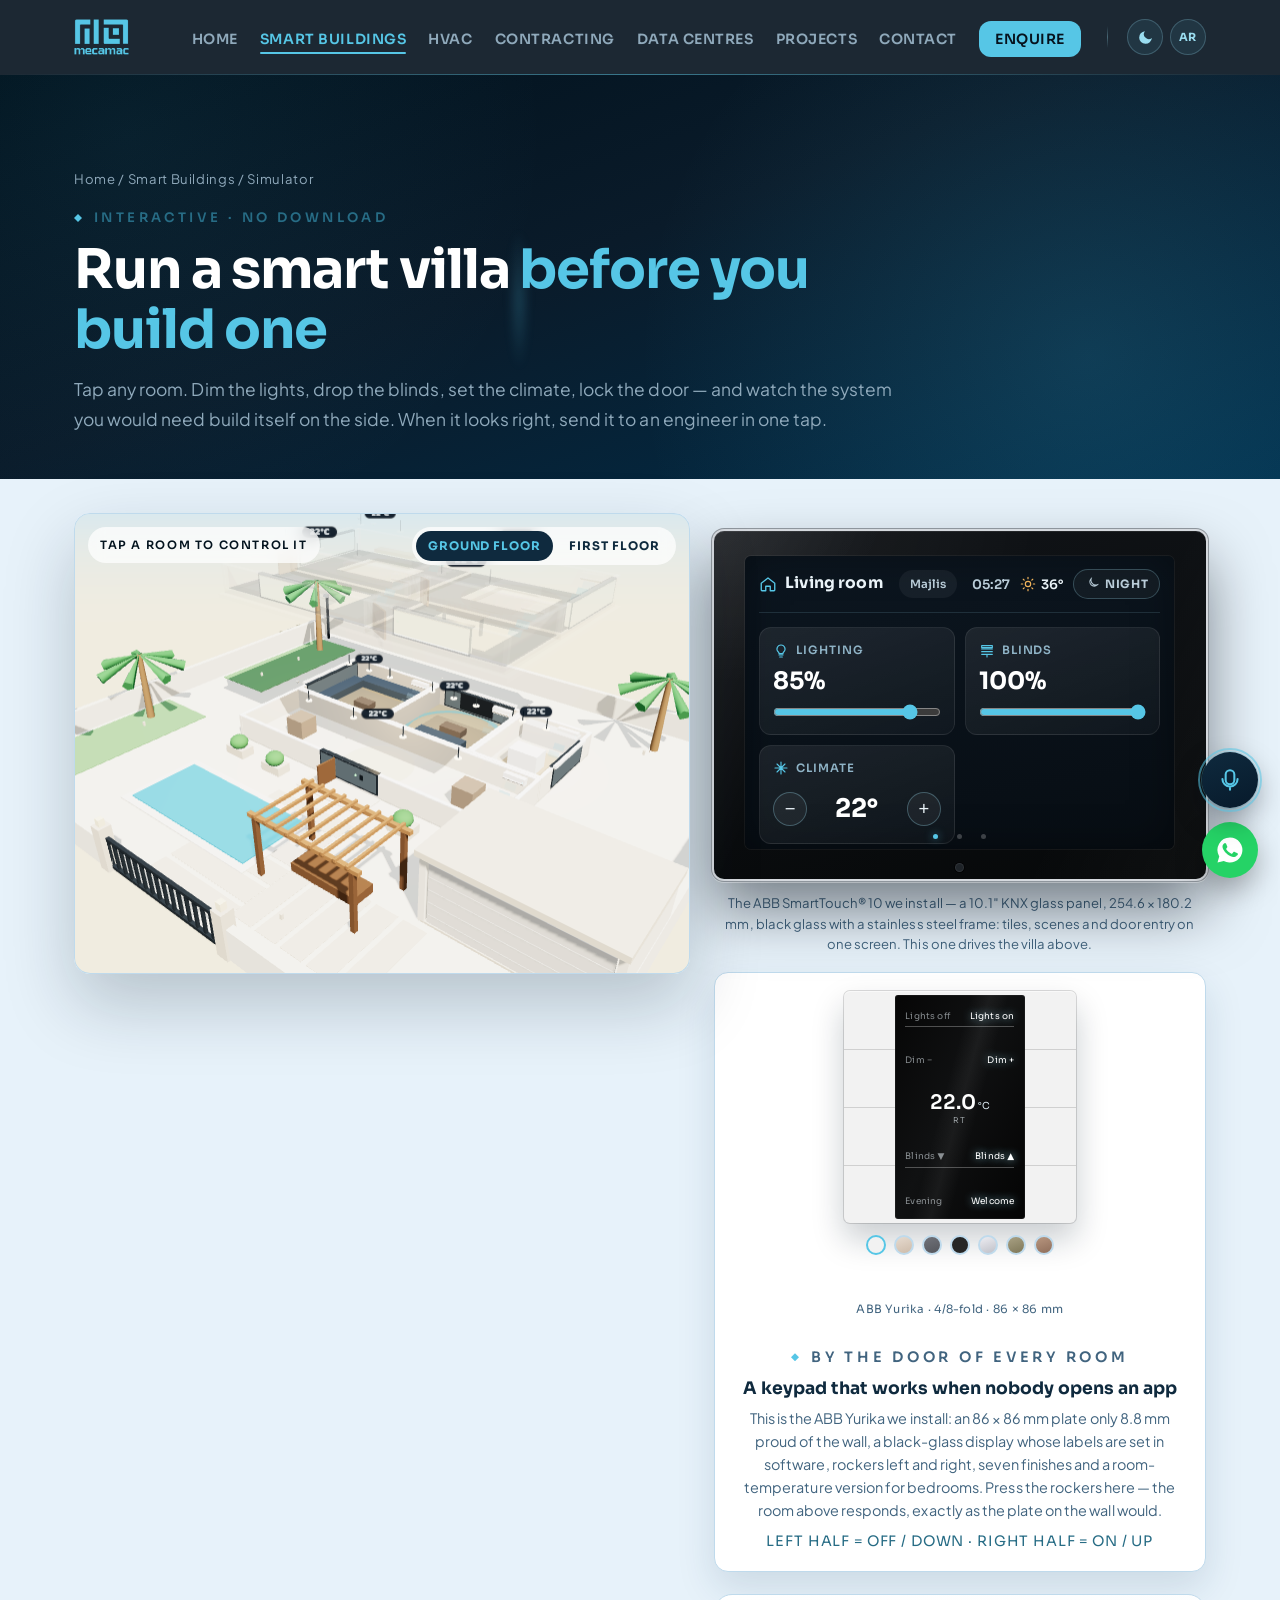
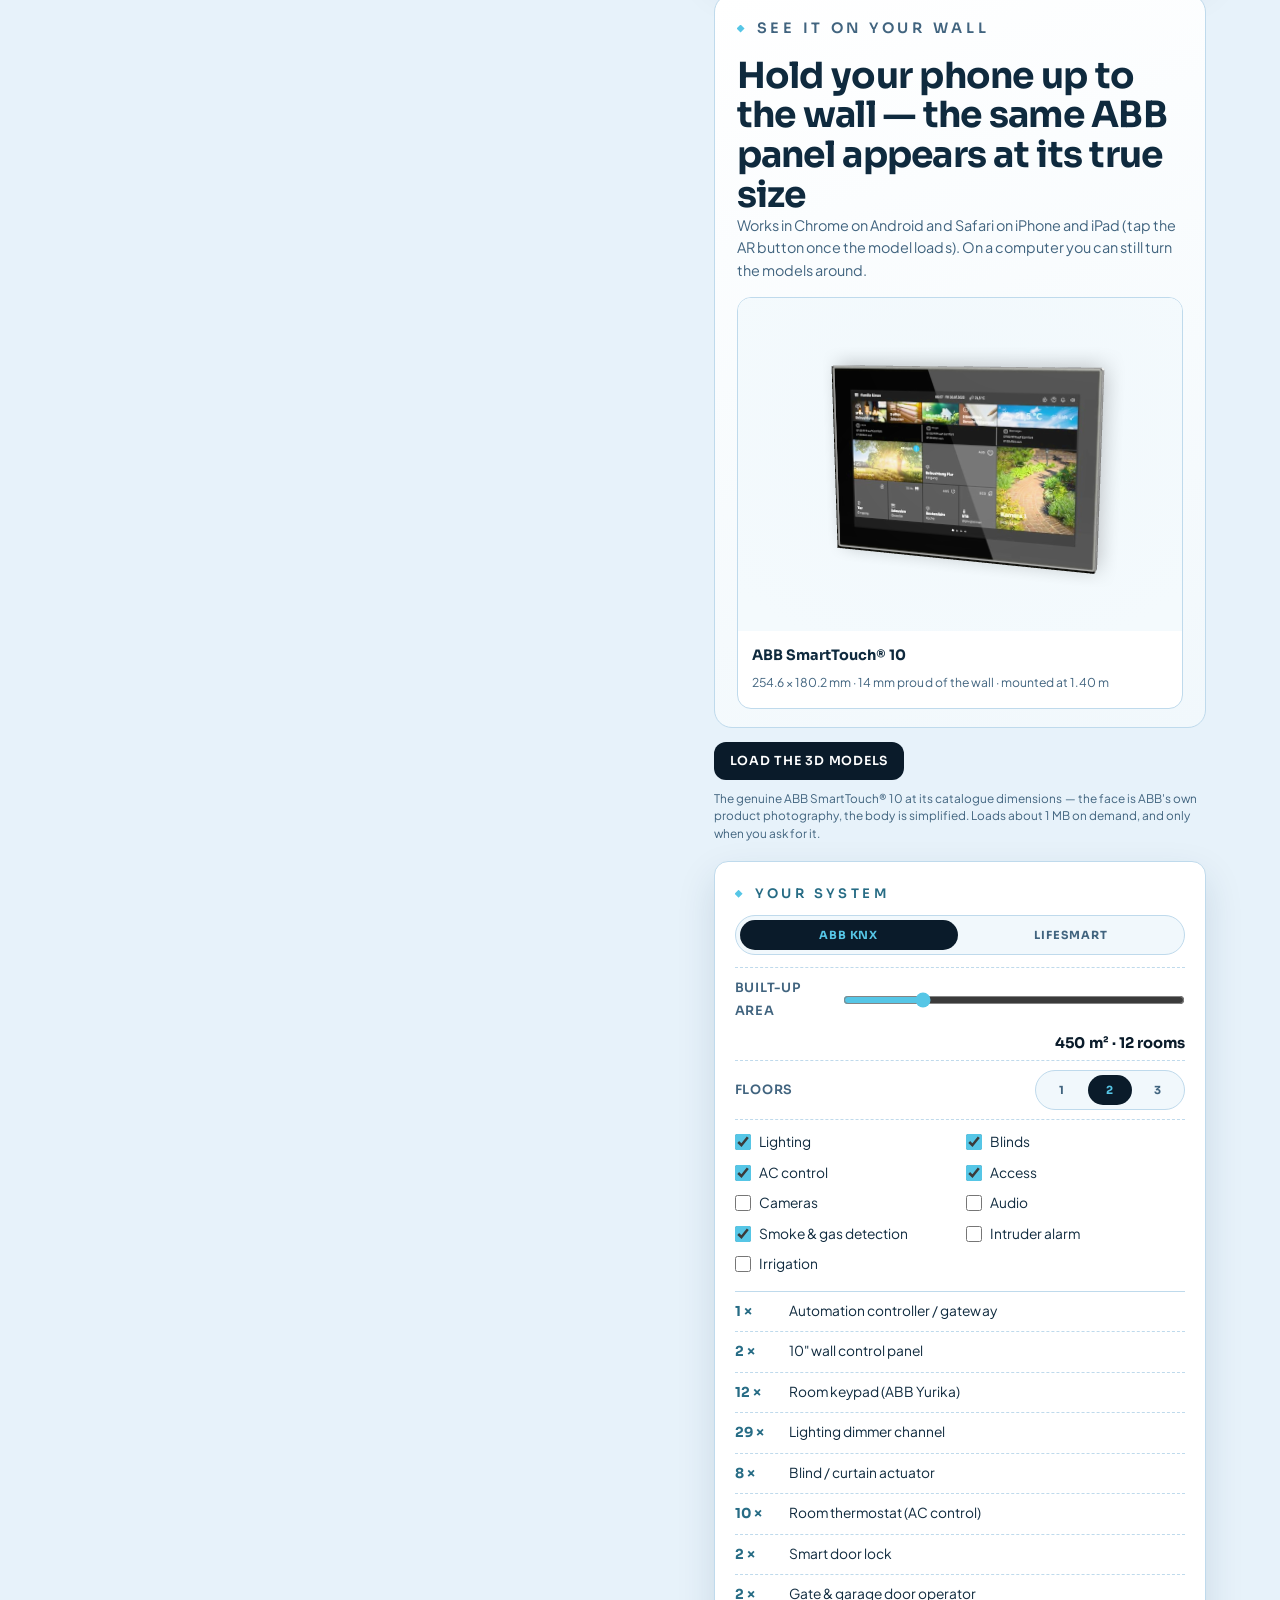
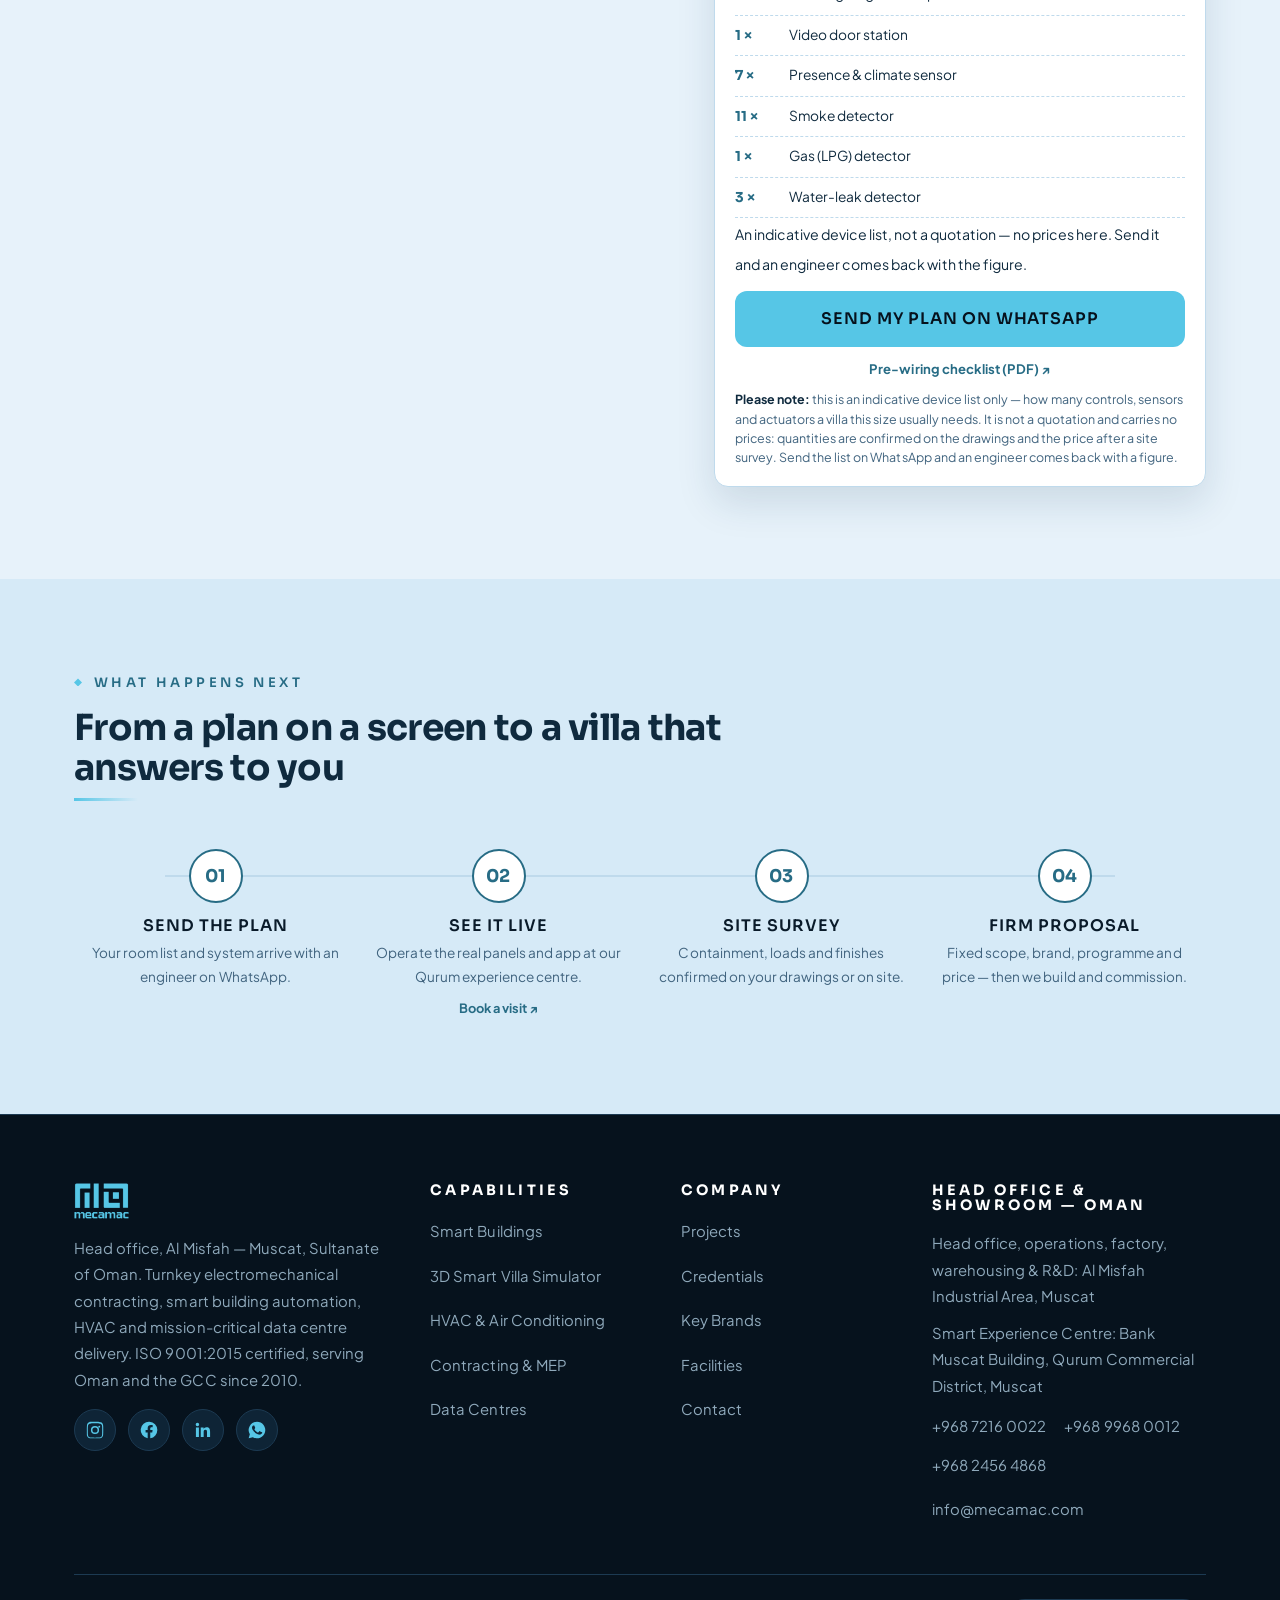
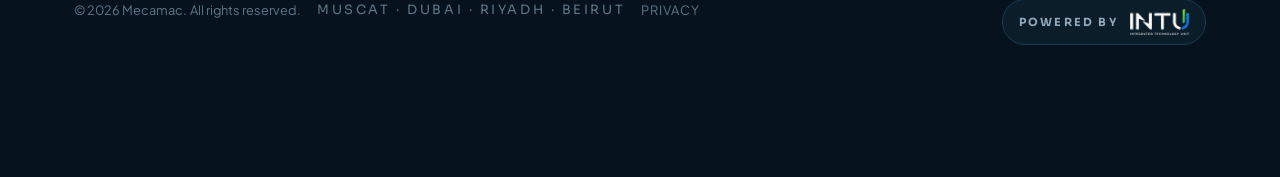
==== smart-villa/index.html @ f560e995 "Initial commit" ====
<!DOCTYPE html>

<html lang="en">
<head>
<meta charset="utf-8"/>
<script>(function(){var d=document.documentElement;try{var t=localStorage.getItem("mecamac-theme");if(!t)t=window.matchMedia&&matchMedia("(prefers-color-scheme:dark)").matches?"dark":"light";d.setAttribute("data-theme",t);try{if(localStorage.getItem("mecamac-motion")==="off")d.setAttribute("data-motion","off");}catch(e){}var l=localStorage.getItem("mecamac-lang");if(l==="ar"){d.setAttribute("lang","ar");d.setAttribute("dir","rtl");d.classList.add("ar-pending");setTimeout(function(){d.classList.remove("ar-pending");},3000);document.write('<script src="../assets/js/ar.js"><\/script>');}}catch(e){d.setAttribute("data-theme","light");}})();</script>
<meta content="width=device-width, initial-scale=1.0" name="viewport"/>
<!-- ⚠️ TESTING PHASE ONLY — REMOVE the next line before launching on the official domain -->
<meta content="noindex, nofollow" name="robots"/>
<title data-i18n="sv.001">Smart Villa Simulator | Plan your smart home in 3D — Mecamac Oman</title>
<meta content="Walk through a 3D villa, switch scenes, blinds, climate and locks, and see the system you would need — with an indicative budget. Built by Mecamac, Muscat." name="description"/>
<!-- <link rel="canonical" href="https://www.mecamac.com/smart-villa/"> -->
<meta content="Smart Villa Simulator — plan your smart home in 3D" property="og:title"/>
<meta content="Switch scenes, blinds, climate and locks in a 3D villa and see the system you would need." property="og:description"/>
<meta content="https://www.mecamac.com/smart-villa/" property="og:url"/>
<meta content="https://www.mecamac.com/assets/img/og-cover.jpg" property="og:image"/>
<meta content="#04141F" name="theme-color"/>
<meta content="website" property="og:type"/>
<meta content="en_OM" property="og:locale"/>
<meta content="summary_large_image" name="twitter:card"/>
<meta content="Mecamac" property="og:site_name"/>
<link href="../assets/img/logo-navy.png" rel="icon" type="image/png"/>
<link href="https://fonts.googleapis.com" rel="preconnect"/>
<link crossorigin="" href="https://fonts.gstatic.com" rel="preconnect"/>
<link href="https://fonts.googleapis.com/css2?family=Sora:wght@600;700;800&amp;family=Plus+Jakarta+Sans:wght@400;500;600;700&amp;display=swap" rel="stylesheet"/>
<link href="https://fonts.googleapis.com/css2?family=IBM+Plex+Sans+Arabic:wght@400;500;600;700&amp;display=swap" rel="stylesheet"/>
<link href="../assets/css/style.css" rel="stylesheet"/>
</head>
<body>
<a class="skip-link" href="#main" data-i18n="ui.skip">Skip to content</a>
<header class="site-header">
<nav aria-label="Main" class="nav wrap">
<a aria-label="Mecamac home" class="logo" href="../index.html"><img alt="Mecamac logo" src="../assets/img/logo-cyan.png" style="height:40px;width:auto"/></a>
<div class="nav-right"><ul class="nav-links">
<li><a data-i18n="cn.002" href="../index.html">Home</a></li>
<li><a data-i18n="cn.003" aria-current="page" href="../services/smart-building/index.html">Smart Buildings</a></li>
<li><a data-i18n="cn.004" href="../services/hvac/index.html">HVAC</a></li>
<li><a data-i18n="cn.005" href="../services/contracting/index.html">Contracting</a></li>
<li><a data-i18n="cn.006" href="../services/data-center/index.html">Data Centres</a></li>
<li class="nav-extra"><a data-i18n="cn.992" href="../smart-villa/index.html">3D Villa Simulator</a></li>
<li><a data-i18n="cn.007" href="../projects/index.html">Projects</a></li>
<li><a data-i18n="cn.008" href="../contact/index.html">Contact</a></li>
<li><a class="nav-cta" data-i18n="cn.009" href="../contact/index.html">Enquire</a></li>
</ul><div class="hdr-tools"><button aria-label="Switch to dark mode" class="icon-btn" id="theme-btn" type="button"><svg class="i-moon" viewBox="0 0 24 24" aria-hidden="true"><path d="M21 12.8A9 9 0 1 1 11.2 3a7 7 0 0 0 9.8 9.8z"/></svg><svg class="i-sun" viewBox="0 0 24 24" aria-hidden="true"><path d="M12 17a5 5 0 1 1 0-10 5 5 0 0 1 0 10zm0-13.5a1 1 0 0 1 1 1V6a1 1 0 1 1-2 0V4.5a1 1 0 0 1 1-1zm0 15a1 1 0 0 1 1 1V21a1 1 0 1 1-2 0v-1.5a1 1 0 0 1 1-1zM4.5 11H6a1 1 0 1 1 0 2H4.5a1 1 0 1 1 0-2zm13.5 0h1.5a1 1 0 1 1 0 2H18a1 1 0 1 1 0-2zM6.3 5a1 1 0 0 1 1.4 0l1 1A1 1 0 0 1 7.3 7.4l-1-1A1 1 0 0 1 6.3 5zm10 10a1 1 0 0 1 1.4 0l1 1a1 1 0 0 1-1.4 1.4l-1-1a1 1 0 0 1 0-1.4zm1.4-10a1 1 0 0 1 0 1.4l-1 1A1 1 0 0 1 15.3 6l1-1a1 1 0 0 1 1.4 0zM7.7 15a1 1 0 0 1 0 1.4l-1 1A1 1 0 0 1 5.3 16l1-1a1 1 0 0 1 1.4 0z"/></svg></button><button aria-label="التبديل إلى العربية" class="icon-btn" id="lang-btn" type="button">AR</button><button aria-label="Pause background video" class="icon-btn" id="motion-btn" title="Pause background video" type="button"><svg class="i-pause" viewBox="0 0 24 24" aria-hidden="true"><path d="M8.5 5h2.2v14H8.5zm4.8 0h2.2v14h-2.2z"/></svg><svg class="i-play" viewBox="0 0 24 24" aria-hidden="true"><path d="M8.5 5.2v13.6L19 12z"/></svg></button></div><button aria-expanded="false" aria-label="Menu" class="nav-toggle"><span></span><span></span><span></span></button></div>
</nav>
</header>
<main id="main" tabindex="-1">
<section class="hero sv-hero">
<div class="wrap" style="grid-template-columns:1fr">
<div style="max-width:860px">
<nav aria-label="Breadcrumb" class="crumbs"><a data-i18n="sv.002" href="../index.html">Home</a> <span>/</span> <a data-i18n="sv.003" href="../services/smart-building/index.html">Smart Buildings</a> <span>/</span> <span data-i18n="sv.004">Simulator</span></nav>
<p class="eyebrow" data-i18n="sv.005" style="margin-top:16px">Interactive · no download</p>
<h1 data-i18n="sv.006" style="margin-top:10px">Run a smart villa <em>before you build one</em></h1>
<p class="lead inv" data-i18n="sv.007" style="margin-top:16px">Tap any room. Dim the lights, drop the blinds, set the climate, lock the door — and watch the system you would need build itself on the side. When it looks right, send it to an engineer in one tap.</p>
</div>
</div>
</section>

<section class="section sv-stage">
<div class="wrap">
<div class="sv-layout">
<div class="sv-pin">
<div class="sv-canvas" id="villa-3d"></div>
<div class="sv-overlay">
<span class="sv-tip" id="v-tip">Tap a room to control it</span>
<div class="sv-floors">
<button class="v-seg on" data-floor="0" data-i18n="sv.008" type="button">Ground floor</button>
<button class="v-seg" data-floor="1" data-i18n="sv.009" type="button">First floor</button>
</div>
</div>
</div>
<div class="sv-controls">
<!-- 10-inch wall panel: the control surface for the villa -->
<div class="wp" role="group" aria-label="Wall control panel">
<div class="wp-glass">
<div class="wp-screen">
<header class="wp-bar">
<div class="wp-room"><svg viewBox="0 0 24 24" aria-hidden="true"><path d="M3 11l9-7 9 7v9a1 1 0 0 1-1 1h-5v-6H9v6H4a1 1 0 0 1-1-1z"/></svg><b id="v-room-title">Living room</b></div>
<div class="wp-tabs" id="v-rooms"></div>
<div class="wp-status"><span id="wp-clock">10:24</span><span class="wp-out"><svg viewBox="0 0 24 24" aria-hidden="true"><circle cx="12" cy="12" r="4"/><path d="M12 2v2M12 20v2M2 12h2M20 12h2M4.9 4.9l1.4 1.4M17.7 17.7l1.4 1.4M4.9 19.1l1.4-1.4M17.7 6.3l1.4-1.4"/></svg><i>34°</i></span>
<button aria-pressed="false" class="wp-night" id="v-night" type="button"><svg viewBox="0 0 24 24" aria-hidden="true"><path d="M21 13.5A8.5 8.5 0 0 1 10.5 3a7 7 0 1 0 10.5 10.5z"/></svg><span data-i18n="sv.010">Night</span></button></div>
</header>
<p class="wp-alarm" id="wp-banner" hidden></p>
<div class="wp-pages" id="wp-pages">

<section class="wp-page on" data-page="0">
<div class="wp-grid">
<div class="wp-tile wp-light">
<div class="wp-tile-h"><svg viewBox="0 0 24 24" aria-hidden="true"><path d="M9 18h6M10 21h4M12 3a6 6 0 0 0-4 10.5c.6.6 1 1.3 1 2.1V16h6v-.4c0-.8.4-1.5 1-2.1A6 6 0 0 0 12 3z"/></svg><span data-i18n="sv.018">Lighting</span></div>
<b class="wp-val" id="wp-light-val">85%</b>
<input aria-label="Lighting level" id="v-light" max="100" min="0" type="range" value="85"/>
</div>
<div class="wp-tile wp-blind" id="v-blind-wrap">
<div class="wp-tile-h"><svg viewBox="0 0 24 24" aria-hidden="true"><path d="M4 4h16v3H4zM4 9h16M4 13h16M4 17h16M12 17v4"/></svg><span data-i18n="sv.019">Blinds</span></div>
<b class="wp-val" id="wp-blind-val">100%</b>
<input aria-label="Blind position" id="v-blinds" max="100" min="0" type="range" value="100"/>
</div>
<div class="wp-tile wp-climate">
<div class="wp-tile-h"><svg viewBox="0 0 24 24" aria-hidden="true"><path d="M12 3v18M3 12h18M6 6l12 12M18 6L6 18"/></svg><span data-i18n="sv.020">Climate</span></div>
<div class="wp-temp"><button aria-label="Cooler" data-temp="-1" type="button">−</button><b id="v-temp-val">22°</b><button aria-label="Warmer" data-temp="1" type="button">+</button></div>
</div>
<div class="wp-tile wp-door" id="v-lock-wrap">
<div class="wp-tile-h"><svg viewBox="0 0 24 24" aria-hidden="true"><rect height="10" rx="2" width="14" x="5" y="11"/><path d="M8 11V7a4 4 0 0 1 8 0v4"/></svg><span data-i18n="sv.021">Door</span></div>
<button class="wp-lock" id="v-lock" type="button"><i></i><span>Unlocked</span></button>
</div>
</div>
</section>

<section class="wp-page" data-page="1" hidden>
<div class="wp-grid">
<div class="wp-tile">
<div class="wp-tile-h"><svg viewBox="0 0 24 24" aria-hidden="true"><path d="M3 10l9-6 9 6v10H3z"/><path d="M7 20v-6h10v6M7 17h10"/></svg><span data-i18n="sv.091">Garage door</span></div>
<button class="wp-lock" id="v-garage" type="button"><i></i><span>Closed</span></button>
</div>
<div class="wp-tile">
<div class="wp-tile-h"><svg viewBox="0 0 24 24" aria-hidden="true"><path d="M3 20V8l9-4 9 4v12M7 20V9M11 20V9M15 20V9M19 20V9"/></svg><span data-i18n="sv.092">Gate</span></div>
<button class="wp-lock" id="v-gate" type="button"><i></i><span>Closed</span></button>
</div>
<div class="wp-tile">
<div class="wp-tile-h"><svg viewBox="0 0 24 24" aria-hidden="true"><path d="M12 3l8 3v6c0 4.5-3.2 7.9-8 9-4.8-1.1-8-4.5-8-9V6z"/><path d="M9 12l2 2 4-4"/></svg><span data-i18n="sv.093">Intruder alarm</span></div>
<button class="wp-lock" id="v-arm" type="button"><i></i><span>Disarmed</span></button>
</div>
<div class="wp-tile">
<div class="wp-tile-h"><svg viewBox="0 0 24 24" aria-hidden="true"><path d="M12 21c3.3 0 6-2.6 6-5.8C18 11 12 3 12 3s-6 8-6 12.2C6 18.4 8.7 21 12 21z"/></svg><span data-i18n="sv.094">Irrigation</span></div>
<button class="wp-lock" id="v-irrig" type="button"><i></i><span>Off</span></button>
</div>
<div class="wp-tile">
<div class="wp-tile-h"><svg viewBox="0 0 24 24" aria-hidden="true"><path d="M3 7h13v10H3zM16 10l5-3v10l-5-3"/></svg><span data-i18n="sv.095">Cameras</span></div>
<button class="wp-lock" id="v-cams" type="button"><i></i><span>On</span></button>
</div>
</div>
</section>

<section class="wp-page" data-page="2" hidden>
<div class="wp-safety">
<ul class="wp-sensors" id="v-safety"></ul>
<button class="btn btn-ghost wp-test" id="v-test" type="button">Test alarm</button>
<p class="wp-safety-note" data-i18n="sv.096">Smoke, gas, water-leak and motion detectors report to the same panel. Press test to see what an alarm looks like — the detector flashes in the villa above and the panel turns red.</p>
</div>
</section>

</div>
<span class="wp-dots" id="wp-dots"><button class="wp-dot on" type="button" aria-current="true"><span class="sr-only" data-i18n="sv.980">Comfort</span></button><button class="wp-dot" type="button"><span class="sr-only" data-i18n="sv.981">Access</span></button><button class="wp-dot" type="button"><span class="sr-only" data-i18n="sv.982">Safety</span></button></span>
</div>
</div>
<p class="wp-caption" data-i18n="sv.044">The ABB SmartTouch® 10 we install — a 10.1″ KNX glass panel, 254.6 × 180.2 mm, black glass with a stainless steel frame: tiles, scenes and door entry on one screen. This one drives the villa above.</p>
<div class="kp-row">
<div class="kp" role="group" aria-label="ABB Yurika room keypad">
<div class="yk" data-finish="white">
<div class="yk-col yk-col--l"><button class="yk-key" aria-label="Lights off" data-kp="power" data-side="l" type="button"></button><button class="yk-key" aria-label="Dim down" data-kp="dim" data-side="l" type="button"></button><button class="yk-key" aria-label="Blinds down" data-kp="blind" data-side="l" type="button"></button><button class="yk-key" aria-label="Evening scene" data-kp="scene" data-side="l" type="button"></button></div>
<div class="yk-glass">
<div class="yk-row" data-kp="power"><span class="yk-l" id="kp-l-power-l" data-i18n="sv.081">Lights off</span><span class="yk-l" id="kp-l-power-r" data-i18n="sv.082">Lights on</span></div>
<div class="yk-row" data-kp="dim"><span class="yk-l" id="kp-l-dim-l" data-i18n="sv.083">Dim −</span><span class="yk-l" id="kp-l-dim-r" data-i18n="sv.084">Dim +</span></div>
<div class="yk-rt" aria-live="polite"><b id="kp-rt">22.0</b><small>°C</small><i>RT</i></div>
<div class="yk-row" data-kp="blind"><span class="yk-l" id="kp-l-blind-l" data-i18n="sv.085">Blinds ▼</span><span class="yk-l" id="kp-l-blind-r" data-i18n="sv.086">Blinds ▲</span></div>
<div class="yk-row" data-kp="scene"><span class="yk-l" id="kp-l-scene-l" data-i18n="sv.087">Evening</span><span class="yk-l" id="kp-l-scene-r" data-i18n="sv.088">Welcome</span></div>
</div>
<div class="yk-col yk-col--r"><button class="yk-key" aria-label="Lights on" data-kp="power" data-side="r" type="button"></button><button class="yk-key" aria-label="Dim up" data-kp="dim" data-side="r" type="button"></button><button class="yk-key" aria-label="Blinds up" data-kp="blind" data-side="r" type="button"></button><button class="yk-key" aria-label="Welcome scene" data-kp="scene" data-side="r" type="button"></button></div>
</div>
<div class="kp-finishes" aria-label="Yurika finish">
<button class="on" data-finish="white" title="White" type="button"></button>
<button data-finish="gold" title="Champagne gold" type="button"></button>
<button data-finish="silver" title="Silver" type="button"></button>
<button data-finish="black" title="Matt black" type="button"></button>
<button data-finish="steel" title="Stainless steel" type="button"></button>
<button data-finish="antique" title="Antique gold" type="button"></button>
<button data-finish="mocha" title="Mocha brown" type="button"></button>
</div>
<p class="kp-echo" id="kp-echo" aria-live="polite"></p>
<span class="kp-name" dir="ltr">ABB Yurika · 4/8-fold · 86 × 86 mm</span>
</div>
<div class="kp-copy">
<p class="eyebrow" data-i18n="sv.049">By the door of every room</p>
<h2 data-i18n="sv.050">A keypad that works when nobody opens an app</h2>
<p data-i18n="sv.051">This is the ABB Yurika we install: an 86 × 86 mm plate only 8.8 mm proud of the wall, a black-glass display whose labels are set in software, rockers left and right, seven finishes and a room-temperature version for bedrooms. Press the rockers here — the room above responds, exactly as the plate on the wall would.</p>
<p class="kp-hint" data-i18n="sv.052">Left half = off / down · right half = on / up</p>
</div>
</div>
<div class="ar-block" id="ar-block">
<div class="ar-head">
<p class="eyebrow" data-i18n="sv.070">See it on your wall</p>
<h2 data-i18n="sv.071">Hold your phone up to the wall — the same ABB panel appears at its true size</h2>
<p data-i18n="sv.072">Works in Chrome on Android and Safari on iPhone and iPad (tap the AR button once the model loads). On a computer you can still turn the models around.</p>
</div>
<div class="ar-grid ar-grid--one">
<div class="ar-card">
<div class="ar-view" data-src="../assets/models/abb-smarttouch10.glb" data-ios="../assets/models/abb-smarttouch10.usdz" data-poster="../assets/img/ar-smarttouch10.webp" data-alt="ABB SmartTouch 10 KNX wall panel, 254.6 by 180.2 millimetres" data-orbit="18deg 80deg 0.62m"><img alt="ABB SmartTouch 10 — 3D preview" src="../assets/img/ar-smarttouch10.webp" width="367" height="286"/></div>
<div class="ar-cap"><b data-i18n="sv.073">ABB SmartTouch® 10</b><span data-i18n="sv.074">254.6 × 180.2 mm · 14 mm proud of the wall · mounted at 1.40 m</span></div>
</div>
</div>
</div>
<button class="btn btn-navy ar-load" id="ar-load" type="button"><span data-i18n="sv.077">Load the 3D models</span></button>
<p class="ar-note" data-i18n="sv.078">The genuine ABB SmartTouch® 10 at its catalogue dimensions — the face is ABB's own product photography, the body is simplified. Loads about 1 MB on demand, and only when you ask for it.</p>
</div>
<aside class="sv-rail">
<div class="sv-card">
<p class="eyebrow" data-i18n="sv.022">Your system</p>
<div class="v-brands">
<button class="v-seg on" data-brand="abb" type="button">ABB KNX</button>
<button class="v-seg" data-brand="lifesmart" type="button">LifeSmart</button>
</div>
<div class="v-est">
<label class="v-row v-size"><span data-i18n="sv.023">Built-up area</span><input id="e-size" max="1500" min="150" step="10" type="range" value="450"/></label>
<div class="v-size-out" id="e-size-out">450 m² · 12 rooms</div>
<div class="v-row"><span data-i18n="sv.024">Floors</span><div class="v-brands v-floors-est"><button class="v-seg" data-floors="1" type="button">1</button><button class="v-seg on" data-floors="2" type="button">2</button><button class="v-seg" data-floors="3" type="button">3</button></div></div>
<div class="v-features">
<label><input checked="" data-feature="lighting" type="checkbox"/><span data-i18n="sv.025">Lighting</span></label>
<label><input checked="" data-feature="blinds" type="checkbox"/><span data-i18n="sv.026">Blinds</span></label>
<label><input checked="" data-feature="ac" type="checkbox"/><span data-i18n="sv.027">AC control</span></label>
<label><input checked="" data-feature="access" type="checkbox"/><span data-i18n="sv.028">Access</span></label>
<label><input data-feature="cameras" type="checkbox"/><span data-i18n="sv.029">Cameras</span></label>
<label><input data-feature="audio" type="checkbox"/><span data-i18n="sv.030">Audio</span></label>
<label><input checked="" data-feature="safety" type="checkbox"/><span data-i18n="sv.089">Smoke &amp; gas detection</span></label>
<label><input data-feature="security" type="checkbox"/><span data-i18n="sv.090">Intruder alarm</span></label>
<label><input data-feature="irrigation" type="checkbox"/><span data-i18n="sv.031">Irrigation</span></label>
</div>
</div>
<ul class="v-system" id="v-system"></ul>
<div class="v-ask" id="v-ask"></div>
<a class="btn btn-cyan v-wa" href="https://wa.me/96872160022" id="v-wa" rel="noopener" target="_blank"><span data-i18n="sv.032">Send my plan on WhatsApp</span></a>
<a class="v-check" href="checklist.html" id="v-check" target="_blank" rel="noopener"><span data-i18n="sv.064">Pre-wiring checklist (PDF) ↗</span></a>
<p class="v-note" data-i18n="sv.033"><strong>Please note:</strong> this is an indicative device list only — how many controls, sensors and actuators a villa this size usually needs. It is not a quotation and carries no prices: quantities are confirmed on the drawings and the price after a site survey. Send the list on WhatsApp and an engineer comes back with a figure.</p>
</div>
</aside>
</div>
</div>
</div>
</section>

<section class="section section-tint">
<div class="wrap">
<div class="section-head reveal">
<p class="eyebrow" data-i18n="sv.034">What happens next</p>
<h2 data-i18n="sv.035">From a plan on a screen to a villa that answers to you</h2>
</div>
<div class="steps reveal" style="grid-template-columns:repeat(4,1fr)">
<div class="step"><div class="dot">01</div><h3 data-i18n="sv.036">Send the plan</h3><p data-i18n="sv.037">Your room list and system arrive with an engineer on WhatsApp.</p></div>
<div class="step"><div class="dot">02</div><h3 data-i18n="sv.038">See it live</h3><p data-i18n="sv.039">Operate the real panels and app at our Qurum experience centre.</p><a class="step-link" data-i18n="sv.063" href="../contact/index.html#visit">Book a visit ↗</a></div>
<div class="step"><div class="dot">03</div><h3 data-i18n="sv.040">Site survey</h3><p data-i18n="sv.041">Containment, loads and finishes confirmed on your drawings or on site.</p></div>
<div class="step"><div class="dot">04</div><h3 data-i18n="sv.042">Firm proposal</h3><p data-i18n="sv.043">Fixed scope, brand, programme and price — then we build and commission.</p></div>
</div>
</div>
</section>
</main>
<footer class="site-footer">
<div class="wrap">
<div class="footer-grid">
<div>
<img alt="Mecamac logo" src="../assets/img/logo-cyan.png"/>
<p data-i18n="cn.085">Head office, Al Misfah — Muscat, Sultanate of Oman. Turnkey electromechanical contracting, smart building automation, HVAC and mission-critical data centre delivery. ISO 9001:2015 certified, serving Oman and the GCC since 2010.</p>
<div aria-label="Social media" class="socials">
<a aria-label="Instagram" href="https://www.instagram.com/mecamac" rel="noopener" target="_blank"><svg viewBox="0 0 24 24"><path d="M12 2.2c3.2 0 3.6 0 4.9.1 1.2.1 1.8.2 2.2.4.6.2 1 .5 1.4.9.4.4.7.8.9 1.4.2.4.4 1 .4 2.2.1 1.3.1 1.7.1 4.9s0 3.6-.1 4.9c-.1 1.2-.2 1.8-.4 2.2-.2.6-.5 1-.9 1.4-.4.4-.8.7-1.4.9-.4.2-1 .4-2.2.4-1.3.1-1.7.1-4.9.1s-3.6 0-4.9-.1c-1.2-.1-1.8-.2-2.2-.4-.6-.2-1-.5-1.4-.9-.4-.4-.7-.8-.9-1.4-.2-.4-.4-1-.4-2.2C2.2 15.6 2.2 15.2 2.2 12s0-3.6.1-4.9c.1-1.2.2-1.8.4-2.2.2-.6.5-1 .9-1.4.4-.4.8-.7 1.4-.9.4-.2 1-.4 2.2-.4C8.4 2.2 8.8 2.2 12 2.2zm0 1.8c-3.1 0-3.5 0-4.8.1-1.1.1-1.5.2-1.7.3-.4.2-.7.4-1 .7-.3.3-.5.6-.7 1-.1.2-.2.6-.3 1.7-.1 1.3-.1 1.7-.1 4.8s0 3.5.1 4.8c.1 1.1.2 1.5.3 1.7.2.4.4.7.7 1 .3.3.6.5 1 .7.2.1.6.2 1.7.3 1.3.1 1.7.1 4.8.1s3.5 0 4.8-.1c1.1-.1 1.5-.2 1.7-.3.4-.2.7-.4 1-.7.3-.3.5-.6.7-1 .1-.2.2-.6.3-1.7.1-1.3.1-1.7.1-4.8s0-3.5-.1-4.8c-.1-1.1-.2-1.5-.3-1.7-.2-.4-.4-.7-.7-1-.3-.3-.6-.5-1-.7-.2-.1-.6-.2-1.7-.3-1.3-.1-1.7-.1-4.8-.1zm0 3.1a4.9 4.9 0 1 1 0 9.8 4.9 4.9 0 0 1 0-9.8zm0 1.8a3.1 3.1 0 1 0 0 6.2 3.1 3.1 0 0 0 0-6.2zm5.1-2.1a1.1 1.1 0 1 1 0 2.3 1.1 1.1 0 0 1 0-2.3z"/></svg></a>
<a aria-label="Facebook" href="https://www.facebook.com/MECAMACOMAN" rel="noopener" target="_blank"><svg viewBox="0 0 24 24"><path d="M22 12a10 10 0 1 0-11.6 9.9v-7H7.9V12h2.5V9.8c0-2.5 1.5-3.9 3.8-3.9 1.1 0 2.2.2 2.2.2v2.5h-1.3c-1.2 0-1.6.8-1.6 1.6V12h2.8l-.4 2.9h-2.4v7A10 10 0 0 0 22 12z"/></svg></a>
<a aria-label="LinkedIn" href="https://www.linkedin.com/company/mecamac" rel="noopener" target="_blank"><svg viewBox="0 0 24 24"><path d="M20.4 20.4h-3.6v-5.6c0-1.3 0-3-1.9-3s-2.1 1.4-2.1 2.9v5.7H9.3V9h3.4v1.6h.1c.5-.9 1.7-1.9 3.4-1.9 3.6 0 4.3 2.4 4.3 5.5v6.2zM5.3 7.4a2.1 2.1 0 1 1 0-4.2 2.1 2.1 0 0 1 0 4.2zM7.1 20.4H3.5V9h3.6v11.4z"/></svg></a>
<a aria-label="WhatsApp" href="https://wa.me/96872160022" rel="noopener" target="_blank"><svg viewBox="0 0 24 24"><path d="M12 2a10 10 0 0 0-8.6 15.1L2 22l5-1.3A10 10 0 1 0 12 2zm5.5 14.1c-.2.7-1.3 1.3-1.9 1.4-.5.1-1.1.1-1.8-.1-.4-.1-1-.3-1.7-.6-2.9-1.3-4.8-4.2-4.9-4.4-.1-.2-1.2-1.6-1.2-3s.7-2.1 1-2.4c.3-.3.6-.4.8-.4h.6c.2 0 .4 0 .6.5.2.6.8 2 .8 2.1.1.1.1.3 0 .5-.1.2-.1.3-.3.5l-.4.5c-.1.1-.3.3-.1.6.2.3.8 1.3 1.7 2.1 1.2 1 2.1 1.4 2.4 1.5.3.1.5.1.7-.1.2-.2.8-.9 1-1.2.2-.3.4-.3.7-.2.3.1 1.8.9 2.1 1 .3.2.5.2.6.4.1.1.1.7-.1 1.3z"/></svg></a>
</div>
</div>
<div>
<h2 class="foot-h" data-i18n="cn.086">Capabilities</h2>
<ul>
<li><a data-i18n="cn.087" href="../services/smart-building/index.html">Smart Buildings</a></li>
<li><a data-i18n="cn.991" href="../smart-villa/index.html">3D Smart Villa Simulator</a></li>
<li><a data-i18n="cn.088" href="../services/hvac/index.html">HVAC &amp; Air Conditioning</a></li>
<li><a data-i18n="cn.089" href="../services/contracting/index.html">Contracting &amp; MEP</a></li>
<li><a data-i18n="cn.090" href="../services/data-center/index.html">Data Centres</a></li>
</ul>
</div>
<div>
<h2 class="foot-h" data-i18n="cn.091">Company</h2>
<ul>
<li><a data-i18n="cn.092" href="../projects/index.html">Projects</a></li>
<li><a data-i18n="cn.993" href="../credentials/index.html">Credentials</a></li>
<li><a data-i18n="cn.093" href="../index.html#brands">Key Brands</a></li>
<li><a data-i18n="cn.094" href="../index.html#facilities">Facilities</a></li>
<li><a data-i18n="cn.095" href="../contact/index.html">Contact</a></li>
</ul>
</div>
<div>
<h2 class="foot-h" data-i18n="cn.096">Head Office &amp; Showroom — Oman</h2>
<ul>
<li data-i18n="cn.098">Head office, operations, factory, warehousing &amp; R&amp;D: Al Misfah Industrial Area, Muscat</li>
<li data-i18n="cn.097">Smart Experience Centre: Bank Muscat Building, Qurum Commercial District, Muscat</li>
<li class="foot-tels"><a href="tel:+96872160022">+968 7216 0022</a><a href="tel:+96899680012">+968 9968 0012</a><a href="tel:+96824564868">+968 2456 4868</a></li>
<li><a data-i18n="cn.099" href="mailto:info@mecamac.com">info@mecamac.com</a></li>
</ul>
</div>
</div>
<div class="footer-bottom">
<span data-i18n="cn.100">© 2026 Mecamac. All rights reserved.</span>
<span class="footer-cities" data-i18n="cn.101">Muscat · Dubai · Riyadh · Beirut</span>
<a class="footer-privacy" data-i18n="cn.990" href="../privacy/index.html">Privacy</a>
<a aria-label="Powered by INTU — Integrated Technology Unit" class="powered" href="https://www.intuservices.com" rel="noopener" target="_blank"><span data-i18n="cn.102">Powered by</span><img alt="INTU — Integrated Technology Unit" src="../assets/img/logos/intu-white.png"/></a>
</div>
</div>
</footer>
<a aria-label="Chat on WhatsApp" class="wa-float" href="https://wa.me/96872160022" rel="noopener" target="_blank">
  <svg viewBox="0 0 24 24"><path d="M12 2a10 10 0 0 0-8.6 15.1L2 22l5-1.3A10 10 0 1 0 12 2zm5.5 14.1c-.2.7-1.3 1.3-1.9 1.4-.5.1-1.1.1-1.8-.1-.4-.1-1-.3-1.7-.6-2.9-1.3-4.8-4.2-4.9-4.4-.1-.2-1.2-1.6-1.2-3s.7-2.1 1-2.4c.3-.3.6-.4.8-.4h.6c.2 0 .4 0 .6.5.2.6.8 2 .8 2.1.1.1.1.3 0 .5-.1.2-.1.3-.3.5l-.4.5c-.1.1-.3.3-.1.6.2.3.8 1.3 1.7 2.1 1.2 1 2.1 1.4 2.4 1.5.3.1.5.1.7-.1.2-.2.8-.9 1-1.2.2-.3.4-.3.7-.2.3.1 1.8.9 2.1 1 .3.2.5.2.6.4.1.1.1.7-.1 1.3z"/></svg>
</a>
<script src="../assets/js/i18n.js"></script>
<script src="../assets/js/main.js"></script>
<script defer src="../assets/js/motion.js"></script>
<script src="../assets/js/concierge.js"></script>
<script src="../assets/js/three.min.js"></script>
<script src="../assets/js/villa.js"></script>
<script src="../assets/js/wall-ar.js"></script>
</body>
</html>
---- assets/css/style.css ----
/* ============================================================
   MECAMAC — Official Brand Design System
   Navy #0A1B2A · Cyan #56C6E6 · gradient #00111C → #002E4B
   Display: Rajdhani (squared, matches wordmark) · Body: Inter
   Signature: plexus network motif from brand identity
   ============================================================ */

:root{
  --navy:#0A1B2A;
  --navy-deep:#06121D;
  --navy-2:#0E2436;
  --navy-3:#123049;
  --cyan:#56C6E6;
  --cyan-soft:#9ADDF0;
  --cyan-dim:#276C85;
  --paper:#E7F2FA;
  --card:#FFFFFF;
  --line:#BFDAEC;
  --line-dark:#1C3A52;
  --text:#0F2A3E;
  --text-soft:#41647F;
  --text-inv:#DCEAF2;
  --text-inv-soft:#8FA9BB;

  --ff-display:'Sora',system-ui,sans-serif;
  --ff-body:'Plus Jakarta Sans',system-ui,sans-serif;

  --max:1180px;
  --radius:8px;
  --grad:linear-gradient(160deg,#00111C 0%,#0A1B2A 45%,#002E4B 100%);

  /* surfaces that flip between light and dark themes */
  --tint:#D6EAF7;        /* .section-tint band            */
  --surface-2:#F1F8FC;   /* table row heads               */
  --surface-3:#E0EFF9;   /* certificate / award mats      */
  --surface-4:#F4FAFD;   /* product-shot backing          */
  --ink:#0A1B2A;         /* strong text on light surfaces */
  --shadow:rgba(14,52,84,.13);
}

*{margin:0;padding:0;box-sizing:border-box}
html{scroll-behavior:smooth}
body{
  font-family:var(--ff-body);
  background:var(--paper);
  color:var(--text);
  line-height:1.75;
  font-size:16.5px;
  -webkit-font-smoothing:antialiased;
}
img{max-width:100%;display:block}
a{color:inherit;text-decoration:none}
.wrap{max-width:var(--max);margin:0 auto;padding:0 24px}

/* ---------- Type ---------- */
h1,h2,h3{font-family:var(--ff-display);line-height:1.1;letter-spacing:.01em}
h1{font-size:clamp(2.2rem,4.8vw,3.4rem);font-weight:800;letter-spacing:-.01em}
h2{font-size:clamp(1.6rem,3vw,2.25rem);font-weight:800;letter-spacing:-.01em}
h3{font-size:1.25rem;font-weight:700}
.lead{font-size:1.1rem;color:var(--text-soft);max-width:64ch}
.on-dark .lead,.lead.inv{color:var(--text-inv-soft)}
.eyebrow{
  font-family:var(--ff-display);font-size:.82rem;font-weight:700;
  letter-spacing:.3em;text-transform:uppercase;color:var(--cyan-dim);
  display:flex;align-items:center;gap:12px;
}
.eyebrow::before{content:"";width:8px;height:8px;background:var(--cyan);
  clip-path:polygon(50% 0,100% 50%,50% 100%,0 50%)}
.on-dark .eyebrow{color:var(--cyan)}

/* A returning Arabic visitor: the <head> bootstrap marks the page pending until
   the Arabic table has been applied, so nobody ever sees English text laid out
   right-to-left for the half-second it takes the dictionary to run. i18n.js
   lifts it; the bootstrap has a 3 s safety so the site can never stay blank. */
html.ar-pending body{visibility:hidden}

/* ---------- Header ---------- */
.site-header{
  position:sticky;top:0;z-index:80;
  background:rgba(6,18,29,.9);backdrop-filter:blur(12px);
  border-bottom:1px solid var(--line-dark);
}
.nav{display:flex;align-items:center;justify-content:space-between;height:74px;gap:clamp(18px,2.2vw,40px)}
/* the wordmark is a brand asset: never let flex squeeze it, and never let
   the global img{max-width:100%} clamp it against its own fixed height —
   together those two squashed it by a fifth and pushed it into "HOME" */
.logo{flex:0 0 auto;display:flex;align-items:center}
.logo img{height:40px;width:auto;max-width:none}
.nav-links{display:flex;gap:30px;list-style:none;align-items:center}
.nav-links a{
  font-family:var(--ff-display);font-weight:600;font-size:.98rem;
  letter-spacing:.06em;text-transform:uppercase;color:var(--text-inv-soft);
  transition:color .15s;
}
.nav-links a:hover,.nav-links a[aria-current]{color:var(--cyan)}
.nav-cta{
  background:var(--cyan);color:var(--navy-deep)!important;
  padding:10px 20px;border-radius:var(--radius);
}
.nav-cta:hover{background:var(--cyan-soft)}
.nav-toggle{display:none;background:none;border:0;cursor:pointer;padding:8px}
.nav-toggle span{display:block;width:24px;height:2px;background:var(--cyan);margin:5px 0}

/* ---------- Hero ---------- */
.hero{background:var(--grad);color:var(--text-inv);position:relative;overflow:hidden}
.hero::before{ /* plexus field */
  content:"";position:absolute;inset:0;
  background-image:radial-gradient(circle at 85% 70%, rgba(86,198,230,.14) 0, transparent 40%),
                   radial-gradient(circle at 10% 15%, rgba(86,198,230,.07) 0, transparent 35%);
}
.hero .wrap{position:relative;display:grid;grid-template-columns:1.05fr .95fr;gap:56px;align-items:center;padding-top:92px;padding-bottom:92px}
.hero h1{color:#fff}
.hero h1 em{font-style:normal;color:var(--cyan)}
.hero-badges{display:flex;flex-wrap:wrap;gap:10px;margin-top:28px}
.badge{
  border:1px solid var(--line-dark);border-radius:999px;
  padding:7px 16px;font-family:var(--ff-display);font-size:.8rem;font-weight:600;
  letter-spacing:.12em;text-transform:uppercase;color:var(--cyan-soft);
  background:rgba(86,198,230,.06);
}
.hero-actions{display:flex;gap:14px;margin-top:32px;flex-wrap:wrap}
.btn{
  display:inline-flex;align-items:center;gap:10px;
  padding:14px 28px;border-radius:var(--radius);
  font-family:var(--ff-display);font-weight:700;font-size:1rem;
  letter-spacing:.08em;text-transform:uppercase;
  transition:transform .15s,background .15s,border-color .15s;
}
.btn:hover{transform:translateY(-2px)}
.btn-cyan{background:var(--cyan);color:var(--navy-deep)}
.btn-cyan:hover{background:var(--cyan-soft)}
.btn-ghost{border:1px solid var(--line-dark);color:var(--text-inv);background:transparent}
button.btn{cursor:pointer;border:0;line-height:normal}
button.btn-ghost{border:1px solid var(--line-dark)}
.btn-ghost:hover{border-color:var(--cyan);color:var(--cyan)}
.btn-navy{background:var(--navy);color:#fff}
.btn-navy:hover{background:var(--navy-3)}

.hero-figure{position:relative}
.hero-figure img{border-radius:var(--radius);box-shadow:0 30px 70px rgba(0,10,20,.5)}
.hero-figure::after{ /* cyan corner accent echoing logo geometry */
  content:"";position:absolute;right:-14px;bottom:-14px;width:110px;height:110px;
  border-right:3px solid var(--cyan);border-bottom:3px solid var(--cyan);
  border-radius:0 0 var(--radius) 0;
}

/* plexus svg layer */
.plexus{position:absolute;inset:auto 0 0 auto;width:52%;opacity:.5;pointer-events:none}

/* ---------- Sections ---------- */
.section{padding:92px 0}
.section-dark{background:var(--grad);color:var(--text-inv)}
.section-dark h2{color:#fff}
.section-tint{background:var(--tint)}
.section-head{margin-bottom:48px;display:flex;flex-direction:column;gap:14px;max-width:760px}

/* ---------- Cards ---------- */
.grid{display:grid;gap:24px}
.grid-3{grid-template-columns:repeat(3,1fr)}
.grid-2{grid-template-columns:repeat(2,1fr)}
.grid-4{grid-template-columns:repeat(4,1fr)}
.card{
  background:var(--card);border:1px solid var(--line);
  border-radius:var(--radius);overflow:hidden;
  display:flex;flex-direction:column;
  transition:transform .2s,box-shadow .2s;
}
.card:hover{transform:translateY(-5px);box-shadow:0 18px 44px rgba(10,27,42,.12)}
.card-img{aspect-ratio:16/10;overflow:hidden;background:var(--navy)}
.card-img img{width:100%;height:100%;object-fit:cover;transition:transform .5s}
.card:hover .card-img img{transform:scale(1.05)}
.card-body{padding:26px;display:flex;flex-direction:column;gap:10px;flex:1}
.card .tag{
  font-family:var(--ff-display);font-size:.72rem;font-weight:700;
  letter-spacing:.22em;color:var(--cyan-dim);text-transform:uppercase;
}
.card p{font-size:.95rem;color:var(--text-soft)}
.card .more{margin-top:auto;padding-top:10px;font-family:var(--ff-display);font-weight:700;font-size:.92rem;letter-spacing:.08em;text-transform:uppercase;color:var(--ink)}
.card .more::after{content:" →";color:var(--cyan)}
.card:hover .more{color:var(--cyan-dim)}

.card.dark{background:var(--navy-2);border-color:var(--line-dark)}
.card.dark h3{color:#fff}
.card.dark p{color:var(--text-inv-soft)}
.card.dark .tag{color:var(--cyan)}

/* ---------- Checklist ---------- */
.checks{list-style:none;display:grid;gap:14px}
.checks li{padding-left:32px;position:relative;color:inherit}
.checks li::before{
  content:"";position:absolute;left:0;top:6px;
  width:15px;height:15px;background:var(--cyan);
  clip-path:polygon(14% 44%,0 62%,40% 100%,100% 16%,84% 2%,39% 70%);
}
.on-dark .checks li,.section-dark .checks li{color:var(--text-inv-soft)}
.checks li strong{color:inherit}
.section-dark .checks li strong{color:#fff}

/* ---------- Stats ---------- */
.stats{display:grid;grid-template-columns:repeat(4,1fr);gap:24px}
.stat{border-top:2px solid var(--cyan);padding-top:18px}
.stat b{font-family:var(--ff-display);font-size:2.5rem;font-weight:700;display:block;line-height:1;color:var(--ink)}
.section-dark .stat b{color:#fff}
.stat b i{font-style:normal;color:var(--cyan)}
.stat span{font-size:.88rem;color:var(--text-soft)}
.section-dark .stat span{color:var(--text-inv-soft)}

/* ---------- Brand wall ---------- */
.brand-wall{display:flex;flex-wrap:wrap;gap:12px}
.brand-chip{
  border:1px solid var(--line-dark);border-radius:var(--radius);
  padding:12px 22px;font-family:var(--ff-display);font-weight:700;
  font-size:1rem;letter-spacing:.1em;text-transform:uppercase;color:var(--text-inv-soft);
  background:rgba(86,198,230,.04);
}
.brand-chip.primary{color:var(--cyan);border-color:var(--cyan-dim);background:rgba(86,198,230,.1)}

/* client list */
.client-grid{display:grid;grid-template-columns:repeat(4,1fr);gap:14px 28px}
.client-grid span{font-family:var(--ff-display);font-weight:600;font-size:1rem;letter-spacing:.05em;color:var(--text-inv-soft);text-transform:uppercase;padding:8px 0;border-bottom:1px solid var(--line-dark)}

/* ---------- Split ---------- */
.split{display:grid;grid-template-columns:1fr 1fr;gap:60px;align-items:center}
.split-img img{border-radius:var(--radius);box-shadow:0 22px 50px rgba(10,27,42,.18)}

/* ---------- FAQ ---------- */
details{border-bottom:1px solid var(--line);padding:20px 0}
details summary{
  cursor:pointer;font-family:var(--ff-display);font-weight:700;font-size:1.06rem;
  list-style:none;display:flex;justify-content:space-between;gap:16px;color:var(--ink);
}
details summary::after{content:"+";color:var(--cyan);font-size:1.4rem;line-height:1}
details[open] summary::after{content:"–"}
details p{padding-top:12px;color:var(--text-soft);max-width:72ch}

/* ---------- Sector label / filter ---------- */
.sector-nav{display:flex;flex-wrap:wrap;gap:10px;margin-bottom:44px}
.sector-nav a{
  font-family:var(--ff-display);font-weight:600;font-size:.88rem;
  letter-spacing:.1em;text-transform:uppercase;
  padding:9px 18px;border:1px solid var(--line);border-radius:999px;color:var(--text-soft);
  transition:all .15s;
}
.sector-nav a:hover{border-color:var(--cyan);color:var(--ink)}

/* ---------- CTA band ---------- */
.cta-band{background:var(--grad);color:#fff;text-align:center;position:relative;overflow:hidden}
.cta-band::before{content:"";position:absolute;inset:0;background-image:radial-gradient(circle at 80% 30%, rgba(86,198,230,.15) 0, transparent 45%)}
.cta-band .wrap{position:relative;padding-top:80px;padding-bottom:80px;display:flex;flex-direction:column;align-items:center;gap:18px}
.cta-band p{color:var(--text-inv-soft);max-width:58ch}

/* ---------- Footer ---------- */
.site-footer{background:var(--navy-deep);color:var(--text-inv-soft);font-size:.93rem;border-top:1px solid var(--line-dark)}
.site-footer .wrap{padding-top:68px;padding-bottom:36px}
.footer-grid{display:grid;grid-template-columns:1.5fr 1fr 1fr 1.3fr;gap:40px;margin-bottom:48px}
.footer-grid img{height:36px;width:auto;margin-bottom:16px}
.skip-link{position:absolute;left:12px;top:-60px;z-index:200;background:var(--navy,#04141F);color:#fff;padding:12px 18px;border-radius:0 0 10px 10px;font-family:var(--ff-display);font-weight:700;font-size:.9rem;text-decoration:none;transition:top .18s ease}
.skip-link:focus{top:0;outline:2px solid var(--cyan,#56C6E6);outline-offset:2px}
main:focus{outline:none}
html[dir="rtl"] .skip-link{left:auto;right:12px}
.sr-only{position:absolute!important;width:1px;height:1px;padding:0;margin:-1px;overflow:hidden;clip:rect(0 0 0 0);clip-path:inset(50%);white-space:nowrap;border:0}
/* WCAG 2.2 target size: stacked footer links need 24 px of height or spacing */
.site-footer li a{display:inline-block;padding-block:4px}
.site-footer .foot-tels a{padding-block:4px}
.site-footer h4,.site-footer .foot-h{font-family:var(--ff-display);color:#fff;font-size:.9rem;letter-spacing:.22em;text-transform:uppercase;margin-bottom:16px}
.site-footer ul{list-style:none;display:grid;gap:10px}
.site-footer a:hover{color:var(--cyan)}
.footer-bottom{border-top:1px solid var(--line-dark);padding-top:24px;display:flex;justify-content:space-between;gap:16px;flex-wrap:wrap;font-size:.8rem;color:#5E7789}
.footer-cities{font-family:var(--ff-display);letter-spacing:.2em;text-transform:uppercase}

/* ---------- Breadcrumb ---------- */
.crumbs{font-size:.82rem;color:var(--text-inv-soft);letter-spacing:.05em}
.crumbs a:hover{color:var(--cyan)}

/* ---------- WhatsApp float ---------- */
.wa-float{
  position:fixed;right:22px;bottom:22px;z-index:90;
  width:56px;height:56px;border-radius:50%;
  background:#25D366;display:flex;align-items:center;justify-content:center;
  box-shadow:0 12px 28px rgba(0,0,0,.28);transition:transform .15s;
}
.wa-float:hover{transform:scale(1.08)}
.wa-float svg{width:30px;height:30px;fill:#fff}

/* ---------- Motion & a11y ---------- */
:focus-visible{outline:2px solid var(--cyan);outline-offset:3px}
.reveal{opacity:0;transform:translateY(20px);transition:opacity .6s ease,transform .6s ease}
.reveal.in{opacity:1;transform:none}
@media (prefers-reduced-motion:reduce){
  .reveal{opacity:1;transform:none;transition:none}
  html{scroll-behavior:auto}
  .card:hover .card-img img{transform:none}
}

/* ---------- Responsive ---------- */
@media (max-width:1000px){
  .hero .wrap{grid-template-columns:1fr;padding-top:64px;padding-bottom:64px}
  .grid-3,.grid-4{grid-template-columns:repeat(2,1fr)}
  .split{grid-template-columns:1fr;gap:40px}
  .footer-grid{grid-template-columns:1fr 1fr}
  .stats{grid-template-columns:repeat(2,1fr)}
  .client-grid{grid-template-columns:repeat(2,1fr)}
}
@media (max-width:680px){
  .grid-2,.grid-3,.grid-4{grid-template-columns:1fr}
  .section{padding:64px 0}
}

/* ============================================================
   v2 additions — animations, slideshow, logos, filters, contact
   ============================================================ */

/* No-JS fallback: content always visible unless JS enables animation */
.reveal{opacity:1;transform:none}
.js .reveal{opacity:0;transform:translateY(20px);transition:opacity .6s ease,transform .6s ease}
.js .reveal.in{opacity:1;transform:none}
/* Reduced motion: content must never depend on the reveal animation.
   Needs .js specificity to beat the .js .reveal rule above. */
@media (prefers-reduced-motion:reduce){
  .js .reveal,.js .reveal.in{opacity:1;transform:none;transition:none}
}

/* ---------- Ken Burns hero slideshow ---------- */
.hero-slides{position:absolute;inset:0;overflow:hidden}
.hero-slides .slide{
  position:absolute;inset:0;opacity:0;transition:opacity 1.6s ease;
}
.hero-slides .slide img{width:100%;height:100%;object-fit:cover}
.js .hero-slides .slide.active{opacity:1}
.js .hero-slides .slide.active img{animation:kenburns 9s ease-out forwards}
.hero-slides::after{
  content:"";position:absolute;inset:0;
  background:linear-gradient(100deg,rgba(3,14,23,.95) 0%,rgba(6,19,30,.86) 45%,rgba(0,32,52,.55) 100%);
}
@keyframes kenburns{
  from{transform:scale(1.04) translate(0,0)}
  to{transform:scale(1.16) translate(-1.5%,-1%)}
}
.hero.has-slides .wrap{position:relative;z-index:2}
.hero-dots{display:flex;gap:8px;margin-top:34px}
.hero-dots button{
  width:26px;height:3px;border:0;background:rgba(154,221,240,.3);cursor:pointer;
  transition:background .3s;padding:0;
}
.hero-dots button.active{background:var(--cyan)}
@media (prefers-reduced-motion:reduce){
  .js .hero-slides .slide.active img{animation:none}
}

/* ---------- Logo wall / marquee ---------- */
.logo-chip{
  background:var(--card);border:1px solid var(--line);border-radius:var(--radius);
  display:flex;align-items:center;justify-content:center;
  padding:20px 26px;height:92px;transition:box-shadow .2s,transform .2s;
}
.logo-chip:hover{box-shadow:0 10px 26px rgba(10,27,42,.16);transform:translateY(-3px)}
.logo-chip img{max-height:44px;max-width:150px;width:auto;object-fit:contain}
.logo-chip.lg{height:104px}
.logo-chip.lg img{max-height:56px;max-width:180px}
.brand-grid{display:grid;grid-template-columns:repeat(6,1fr);gap:16px}
.eco-grid{display:grid;grid-template-columns:repeat(6,1fr);gap:12px}
.eco-grid .logo-chip{height:74px;padding:14px 18px}
.eco-grid .logo-chip img{max-height:30px;max-width:120px}

.marquee{overflow:hidden;position:relative;mask-image:linear-gradient(90deg,transparent,#000 8%,#000 92%,transparent)}
.marquee-track{display:flex;gap:14px;width:max-content}
.js .marquee-track{animation:marquee 36s linear infinite}
.marquee:hover .marquee-track{animation-play-state:paused}
@keyframes marquee{from{transform:translateX(0)}to{transform:translateX(-50%)}}
@media (prefers-reduced-motion:reduce){.js .marquee-track{animation:none}}

/* ---------- Filter tabs ---------- */
.filter-nav{display:flex;flex-wrap:wrap;gap:10px;margin-bottom:40px}
.filter-nav button{
  font-family:var(--ff-display);font-weight:600;font-size:.88rem;
  letter-spacing:.1em;text-transform:uppercase;cursor:pointer;
  padding:10px 20px;border:1px solid var(--line);border-radius:999px;
  color:var(--text-soft);background:transparent;transition:all .2s;
}
.filter-nav button:hover{border-color:var(--cyan);color:var(--ink)}
.filter-nav button.active{background:var(--navy);border-color:var(--navy);color:var(--cyan)}
.section-dark .filter-nav button{border-color:var(--line-dark);color:var(--text-inv-soft)}
.section-dark .filter-nav button.active{background:var(--cyan);border-color:var(--cyan);color:var(--navy-deep)}
.proj-item.hidden{display:none}

/* ---------- Counter ---------- */
.stat b{font-variant-numeric:tabular-nums}

/* ---------- Comparison table ---------- */
.cmp{width:100%;border-collapse:collapse;background:var(--card);border-radius:var(--radius);overflow:hidden;border:1px solid var(--line);font-size:.94rem}
.cmp th,.cmp td{padding:15px 18px;text-align:left;border-bottom:1px solid var(--line)}
.cmp thead th{background:var(--navy);color:#fff;font-family:var(--ff-display);letter-spacing:.08em;text-transform:uppercase;font-size:.85rem}
.cmp tbody th{font-weight:600;color:var(--ink);width:24%;background:var(--surface-2)}
.cmp td{color:var(--text-soft)}
.cmp tr:last-child th,.cmp tr:last-child td{border-bottom:0}
.table-scroll{overflow-x:auto;position:relative}
/* On a phone the comparison table is wider than the screen. Without an edge
   cue it just reads as text that got cut off, so fade the trailing edge and
   say, once, that it scrolls. */
.table-scroll{
  -webkit-overflow-scrolling:touch;scrollbar-width:thin;
  scroll-snap-type:x proximity;
}
.scroll-wrap{position:relative}
/* the fade sits ON the table, so it has to match the table's own surface,
   not whatever the surrounding section is painted */
.scroll-wrap::after{
  content:"";position:absolute;top:0;bottom:0;inset-inline-end:0;width:56px;
  pointer-events:none;opacity:0;transition:opacity .25s;border-radius:0 var(--radius) var(--radius) 0;
  background:linear-gradient(to left,var(--card) 12%,transparent);
}
html[dir="rtl"] .scroll-wrap::after{
  border-radius:var(--radius) 0 0 var(--radius);
  background:linear-gradient(to right,var(--card) 12%,transparent);
}
.scroll-wrap.can-scroll::after{opacity:1}
.scroll-wrap.at-end::after{opacity:0}
.scroll-hint{
  display:none;align-items:center;gap:7px;margin-top:10px;
  font-family:var(--ff-display);font-weight:600;font-size:.74rem;
  letter-spacing:.12em;text-transform:uppercase;color:var(--cyan-dim);
}
.section-dark .scroll-hint,.on-dark .scroll-hint{color:var(--cyan)}
.scroll-wrap.can-scroll + .scroll-hint{display:flex}
.scroll-hint svg{width:15px;height:15px;fill:none;stroke:currentColor;stroke-width:2;
  animation:hintNudge 1.9s ease-in-out infinite}
html[dir="rtl"] .scroll-hint svg{transform:scaleX(-1)}
@keyframes hintNudge{0%,100%{transform:translateX(0)}50%{transform:translateX(4px)}}
html[dir="rtl"] .scroll-hint svg{animation-name:hintNudgeR}
@keyframes hintNudgeR{0%,100%{transform:scaleX(-1) translateX(0)}50%{transform:scaleX(-1) translateX(4px)}}
@media (prefers-reduced-motion:reduce){ .scroll-hint svg{animation:none} }

/* ---------- Process steps ---------- */
.steps{display:grid;grid-template-columns:repeat(5,1fr);gap:0;position:relative}
.steps::before{content:"";position:absolute;top:26px;left:8%;right:8%;height:2px;background:var(--line-dark)}
.step{position:relative;text-align:center;padding:0 12px}
.step .dot{
  width:54px;height:54px;border-radius:50%;margin:0 auto 14px;position:relative;z-index:1;
  background:var(--navy-2);border:2px solid var(--cyan-dim);
  display:flex;align-items:center;justify-content:center;
  font-family:var(--ff-display);font-weight:700;font-size:1.1rem;color:var(--cyan);
}
.step h3{font-size:1rem;color:var(--ink);letter-spacing:.06em;text-transform:uppercase}
.on-dark .step h3,.section-dark .step h3{color:#fff}
/* the connector line and dots also assumed a dark backdrop */
.steps::before{background:var(--line)}
.on-dark .steps::before,.section-dark .steps::before{background:var(--line-dark)}
.step .dot{background:var(--card);border-color:var(--cyan-dim);color:var(--cyan-dim)}
.on-dark .step .dot,.section-dark .step .dot{background:var(--navy-2);border-color:var(--cyan-dim);color:var(--cyan)}
.step p{font-size:.85rem;color:var(--text-soft);margin-top:6px}
.on-dark .step p,.section-dark .step p{color:var(--text-inv-soft)}

/* ---------- Audience cards ---------- */
.aud-card{border-top:3px solid var(--cyan)}

/* ---------- Stakeholders ---------- */
.stake-card{align-items:flex-start}
.stake-card .logo-box{
  background:var(--card);border:1px solid var(--line);border-radius:var(--radius);width:100%;height:120px;
  display:flex;align-items:center;justify-content:center;padding:22px;
}
.stake-card .logo-box img{max-height:70px;max-width:200px;object-fit:contain}

/* ---------- Contact page ---------- */
.contact-grid{display:grid;grid-template-columns:1.1fr .9fr;gap:56px;align-items:start}
.contact-cards{display:grid;gap:16px}
.contact-card{
  display:flex;gap:18px;align-items:flex-start;
  background:var(--card);border:1px solid var(--line);border-radius:var(--radius);padding:22px 24px;
}
.contact-card .ico{
  width:46px;height:46px;flex:0 0 46px;border-radius:var(--radius);
  background:var(--navy);color:var(--cyan);display:flex;align-items:center;justify-content:center;
}
.contact-card .ico svg{width:22px;height:22px;stroke:currentColor;fill:none;stroke-width:2;stroke-linecap:round;stroke-linejoin:round}
.contact-card h3{font-size:1.02rem}
.contact-card p,.contact-card a{color:var(--text-soft);font-size:.95rem}
.contact-card a:hover{color:var(--cyan-dim)}
.map-frame{border:1px solid var(--line);border-radius:var(--radius);overflow:hidden;box-shadow:0 18px 44px rgba(10,27,42,.12)}
.map-frame iframe{display:block;width:100%;height:380px;border:0}

.wa-form{background:var(--navy-2);border:1px solid var(--line-dark);border-radius:var(--radius);padding:30px}
.wa-form h3{color:#fff;margin-bottom:6px}
.wa-form p{color:var(--text-inv-soft);font-size:.92rem;margin-bottom:20px}
.wa-form label{display:block;font-family:var(--ff-display);font-weight:600;font-size:.8rem;letter-spacing:.14em;text-transform:uppercase;color:var(--cyan-soft);margin:14px 0 6px}
.wa-form input,.wa-form select,.wa-form textarea{
  width:100%;padding:12px 14px;border-radius:6px;border:1px solid var(--line-dark);
  background:var(--navy-deep);color:var(--text-inv);font-family:var(--ff-body);font-size:.95rem;
}
.wa-form input:focus,.wa-form select:focus,.wa-form textarea:focus{outline:2px solid var(--cyan);outline-offset:0;border-color:var(--cyan)}
.wa-form button{margin-top:22px;width:100%;border:0;cursor:pointer}

@media (max-width:1000px){
  .brand-grid{grid-template-columns:repeat(3,1fr)}
  .eco-grid{grid-template-columns:repeat(4,1fr)}
  .steps{grid-template-columns:repeat(2,1fr);gap:26px}
  .steps::before{display:none}
  .contact-grid{grid-template-columns:1fr}
}
@media (max-width:680px){
  .brand-grid{grid-template-columns:repeat(2,1fr)}
  .eco-grid{grid-template-columns:repeat(3,1fr)}
  .steps{grid-template-columns:1fr}
}

/* ============================================================
   v3 — awards, socials, refinements
   ============================================================ */

/* Awards */
.awards-grid{display:grid;grid-template-columns:repeat(4,1fr);gap:18px}
.award{
  background:var(--card);border:1px solid var(--line);border-radius:var(--radius);
  overflow:hidden;transition:transform .2s,box-shadow .2s;
}
.award:hover{transform:translateY(-5px);box-shadow:0 18px 40px rgba(10,27,42,.16)}
.award .award-img{aspect-ratio:3/4;background:var(--surface-3);display:flex;align-items:center;justify-content:center;overflow:hidden}
.award .award-img img{width:100%;height:100%;object-fit:cover}
.award figcaption{padding:14px 16px}
.award figcaption b{font-family:var(--ff-display);font-weight:700;font-size:.95rem;color:var(--ink);display:block}
.award figcaption span{font-size:.8rem;color:var(--text-soft)}

/* Social icons */
.socials{display:flex;gap:12px;margin-top:16px}
.socials a{
  width:42px;height:42px;border-radius:50%;
  display:flex;align-items:center;justify-content:center;
  background:var(--navy);color:var(--cyan);transition:background .2s,transform .15s;
}
.socials a:hover{background:var(--cyan);color:var(--navy-deep);transform:translateY(-2px)}
.socials svg{width:20px;height:20px;fill:currentColor}
.site-footer .socials a{background:var(--navy-2);border:1px solid var(--line-dark)}
.site-footer .socials a:hover{background:var(--cyan);color:var(--navy-deep)}

@media (max-width:1000px){.awards-grid{grid-template-columns:repeat(2,1fr)}}
@media (max-width:680px){.awards-grid{grid-template-columns:1fr 1fr}.award figcaption b{font-size:.85rem}}

/* ============================================================
   v4 — motion & polish
   ============================================================ */

/* Hero entrance sequence */
@keyframes fadeUp{from{opacity:0;transform:translateY(26px)}to{opacity:1;transform:none}}
.js .hero .eyebrow,.js .hero h1,.js .hero .lead,.js .hero .hero-badges,.js .hero .hero-actions,.js .hero .hero-dots,.js .hero .crumbs{
  animation:fadeUp .7s cubic-bezier(.2,.7,.3,1) both;
}
.js .hero .crumbs{animation-delay:.05s}
.js .hero .eyebrow{animation-delay:.1s}
.js .hero h1{animation-delay:.2s}
.js .hero .lead{animation-delay:.32s}
.js .hero .hero-badges{animation-delay:.44s}
.js .hero .hero-actions{animation-delay:.56s}
.js .hero .hero-dots{animation-delay:.68s}
.js .hero-figure{animation:fadeUp .8s .35s cubic-bezier(.2,.7,.3,1) both}

/* Gentle float on hero figure */
@keyframes floaty{0%,100%{transform:translateY(0)}50%{transform:translateY(-10px)}}
.js .hero-figure img{animation:floaty 7s ease-in-out 1.2s infinite}

/* Eyebrow diamond pulse */
@keyframes pulse{0%,100%{transform:scale(1);opacity:1}50%{transform:scale(1.35);opacity:.7}}
.js .eyebrow::before{animation:pulse 2.6s ease-in-out infinite}

/* Section head underline sweep on reveal */
.section-head h2{position:relative;padding-bottom:14px}
.section-head h2::after{
  content:"";position:absolute;left:0;bottom:0;height:3px;width:64px;
  background:linear-gradient(90deg,var(--cyan),transparent);
  transform:scaleX(0);transform-origin:left;transition:transform .8s .2s cubic-bezier(.2,.7,.3,1);
}
.js .section-head.reveal.in h2::after,.no-js .section-head h2::after{transform:scaleX(1)}
html:not(.js) .section-head h2::after{transform:scaleX(1)}

/* Button shine sweep */
.btn-cyan{position:relative;overflow:hidden}
.btn-cyan::after{
  content:"";position:absolute;top:0;left:-80%;width:50%;height:100%;
  background:linear-gradient(105deg,transparent,rgba(255,255,255,.5),transparent);
  transform:skewX(-20deg);transition:left .6s ease;
}
.btn-cyan:hover::after{left:130%}

/* Badge glow */
.badge{transition:border-color .3s,box-shadow .3s}
.badge:hover{border-color:var(--cyan);box-shadow:0 0 18px rgba(86,198,230,.35)}

/* Stat top-line grow */
.stat{position:relative;border-top:0;padding-top:18px}
.stat::before{content:"";position:absolute;top:0;left:0;right:0;height:2px;background:var(--cyan);transform:scaleX(0);transform-origin:left;transition:transform .9s cubic-bezier(.2,.7,.3,1)}
.js .stat.reveal.in::before{transform:scaleX(1)}
html:not(.js) .stat::before{transform:scaleX(1)}

/* Card image gradient sheen on hover */
.card-img{position:relative}
.card-img::after{
  content:"";position:absolute;inset:0;
  background:linear-gradient(115deg,transparent 40%,rgba(86,198,230,.18) 50%,transparent 60%);
  transform:translateX(-100%);transition:transform .7s ease;pointer-events:none;
}
.card:hover .card-img::after{transform:translateX(100%)}


@media (prefers-reduced-motion:reduce){
  .js .hero .eyebrow,.js .hero h1,.js .hero .lead,.js .hero .hero-badges,.js .hero .hero-actions,.js .hero .hero-dots,.js .hero .crumbs,.js .hero-figure{animation:none}
  .js .hero-figure img{animation:none}
  .js .eyebrow::before{animation:none}
  .btn-cyan::after{display:none}
  .card-img::after{display:none}
}

/* ============================================================
   v5 — video frames, icon tiles, general polish pass
   ============================================================ */

:root{--radius:12px}

/* Softer, deeper card feel */
.card{border-radius:var(--radius)}
.card:hover{box-shadow:0 24px 54px rgba(10,27,42,.16)}

/* Header hairline glow */
.site-header{border-bottom:1px solid transparent;
  border-image:linear-gradient(90deg,transparent,rgba(86,198,230,.5),transparent) 1}

/* Dark sections: faint engineering grid */
.section-dark,.hero,.cta-band{position:relative}
.section-dark::after,.cta-band::after{
  content:"";position:absolute;inset:0;pointer-events:none;opacity:.5;
  background-image:linear-gradient(rgba(86,198,230,.045) 1px,transparent 1px),
                   linear-gradient(90deg,rgba(86,198,230,.045) 1px,transparent 1px);
  background-size:44px 44px;
}
.section-dark>.wrap,.cta-band>.wrap{position:relative;z-index:1}

/* Headline accent glow */
.hero h1 em{position:relative}
.hero h1 em::after{
  content:"";position:absolute;inset:-6px -10px;z-index:-1;border-radius:10px;
  background:radial-gradient(closest-side,rgba(86,198,230,.22),transparent);
  filter:blur(4px);
}

/* ---------- Phone-frame portrait video ---------- */
.phone-frame{
  position:relative;width:min(320px,80vw);margin:0 auto;
  border-radius:34px;padding:10px;background:#0B1622;
  border:1px solid #22405A;
  box-shadow:0 34px 80px rgba(0,10,20,.55), inset 0 0 0 1px rgba(86,198,230,.12);
}
.phone-frame::before{ /* notch */
  content:"";position:absolute;top:16px;left:50%;transform:translateX(-50%);
  width:86px;height:5px;border-radius:3px;background:#22405A;z-index:2;
}
.phone-frame video{
  display:block;width:100%;aspect-ratio:9/16;object-fit:cover;
  border-radius:26px;background:#000;
}
.js .phone-frame{animation:floaty 8s ease-in-out 1.4s infinite}
.phone-frame .glow{
  position:absolute;inset:-30px;z-index:-1;border-radius:60px;
  background:radial-gradient(closest-side,rgba(86,198,230,.28),transparent 70%);
  filter:blur(10px);
}

/* Video inside media grid (home) */
.media-grid{display:grid;grid-template-columns:1fr 1fr;gap:22px}
.media-grid .video-cell{grid-row:span 2}
.video-card{
  position:relative;border-radius:var(--radius);overflow:hidden;
  border:1px solid var(--line-dark);background:#000;height:100%;
  box-shadow:0 24px 54px rgba(0,10,20,.4);
}
.video-card video{width:100%;height:100%;object-fit:cover;display:block;min-height:100%}
.video-card .vc-label{
  position:absolute;left:16px;bottom:14px;z-index:2;
  font-family:var(--ff-display);font-weight:700;font-size:.78rem;
  letter-spacing:.2em;text-transform:uppercase;color:#fff;
  text-shadow:0 2px 10px rgba(0,0,0,.6);
}
.video-card::after{
  content:"";position:absolute;inset:auto 0 0 0;height:40%;
  background:linear-gradient(transparent,rgba(3,14,23,.75));pointer-events:none;
}

/* ---------- Branded icon tiles (for systems without photos) ---------- */
.icon-tile{
  aspect-ratio:16/10;display:flex;align-items:center;justify-content:center;
  background:var(--grad);position:relative;overflow:hidden;
}
.icon-tile::before{
  content:"";position:absolute;inset:0;opacity:.6;
  background-image:linear-gradient(rgba(86,198,230,.06) 1px,transparent 1px),
                   linear-gradient(90deg,rgba(86,198,230,.06) 1px,transparent 1px);
  background-size:34px 34px;
}
.icon-tile::after{
  content:"";position:absolute;width:180px;height:180px;border-radius:50%;
  background:radial-gradient(closest-side,rgba(86,198,230,.3),transparent 70%);
  filter:blur(6px);
}
.icon-tile svg{
  position:relative;z-index:1;width:74px;height:74px;
  stroke:var(--cyan);fill:none;stroke-width:1.6;stroke-linecap:round;stroke-linejoin:round;
  filter:drop-shadow(0 0 12px rgba(86,198,230,.55));
  transition:transform .35s ease;
}
.card:hover .icon-tile svg{transform:scale(1.12)}

@media (max-width:680px){
  .media-grid{grid-template-columns:1fr}
  .media-grid .video-cell{grid-row:auto}
  .video-card video{aspect-ratio:9/16}
}
@media (prefers-reduced-motion:reduce){.js .phone-frame{animation:none}}

/* ============================================================
   v6 — MOBILE SYSTEM (nav, layout, safe areas, overflow)
   Single source of truth for small screens.
   ============================================================ */

:root{--header-h:74px}

/* Never allow sideways scrolling */
html,body{max-width:100%;overflow-x:clip}
img,video,iframe,table{max-width:100%}

/* Safari prefixes */
.site-header{-webkit-backdrop-filter:blur(12px)}
.marquee{-webkit-mask-image:linear-gradient(90deg,transparent,#000 8%,#000 92%,transparent)}

/* Hamburger → X */
/* Deterministic geometry: 2px bars with a 6px gap → 8px pitch,
   so the X needs exactly ±8px of travel. */
.nav-toggle{position:relative;z-index:95;width:44px;height:44px;display:none;padding:0;
  align-items:center;justify-content:center;flex-direction:column;gap:6px}
.nav-toggle span{width:24px;height:2px;margin:0;border-radius:2px;background:var(--cyan);
  transition:transform .3s cubic-bezier(.3,.7,.3,1),opacity .18s ease;transform-origin:center}
.nav-toggle[aria-expanded="true"] span:nth-child(1){transform:translateY(8px) rotate(45deg)}
.nav-toggle[aria-expanded="true"] span:nth-child(2){opacity:0;transform:scaleX(.2)}
.nav-toggle[aria-expanded="true"] span:nth-child(3){transform:translateY(-8px) rotate(-45deg)}

/* Backdrop behind the open menu */
.nav-backdrop{
  position:fixed;inset:0;z-index:70;background:rgba(3,12,20,.6);
  opacity:0;visibility:hidden;transition:opacity .28s ease,visibility .28s;
  -webkit-backdrop-filter:blur(2px);backdrop-filter:blur(2px);
}
.nav-backdrop.show{opacity:1;visibility:visible}
body.nav-open{overflow:hidden}

@media (max-width:900px){
  :root{--header-h:64px}
  .nav{height:var(--header-h)}
  .logo img{height:34px!important}
  .nav-toggle{display:flex}

  /* Slide-down panel — fixed so nothing can clip it */
  .nav-links{
    /* absolute (not fixed): the header's backdrop-filter creates a containing
       block, so fixed would resolve unpredictably across browsers */
    display:flex;position:absolute;top:100%;left:0;right:0;z-index:80;
    flex-direction:column;align-items:stretch;gap:0;
    max-height:calc(100dvh - var(--header-h));overflow-y:auto;
    -webkit-overflow-scrolling:touch;
    background:var(--navy-deep);
    border-bottom:1px solid var(--line-dark);
    box-shadow:0 24px 50px rgba(0,8,16,.5);
    padding:6px 20px calc(22px + env(safe-area-inset-bottom));
    opacity:0;visibility:hidden;pointer-events:none;
    transform:translateY(-14px);
    transition:opacity .26s ease,transform .26s cubic-bezier(.3,.7,.3,1),visibility .26s;
  }
  .nav-links.open{opacity:1;visibility:visible;pointer-events:auto;transform:none}
  .nav-links li{border-bottom:1px solid rgba(86,198,230,.12)}
  .nav-links li:last-child{border-bottom:0;margin-top:16px}
  .nav-links a{
    display:flex;align-items:center;min-height:52px;padding:4px 2px;
    font-size:1.02rem;letter-spacing:.08em;
  }
  .nav-links a[aria-current]{color:var(--cyan)}
  .nav-links a[aria-current]::before{
    content:"";width:3px;height:20px;background:var(--cyan);
    margin-right:12px;border-radius:2px;
  }
  .nav-cta{justify-content:center;min-height:52px;border-radius:8px;font-size:1rem}
}

/* ---------- Layout at tablet / phone ---------- */
@media (max-width:900px){
  .hero .wrap{padding-top:52px;padding-bottom:56px;gap:36px}
  .hero-figure::after{display:none}          /* was causing horizontal overflow */
  .media-grid{grid-template-columns:1fr}
  .media-grid .video-cell{grid-row:auto}
  .contact-grid{grid-template-columns:1fr;gap:36px}
}

@media (max-width:680px){
  .wrap{padding:0 18px}
  h1{font-size:clamp(1.95rem,7.4vw,2.5rem)}
  h2{font-size:clamp(1.42rem,5.6vw,1.85rem)}
  .lead{font-size:1.02rem}
  .section{padding:56px 0}
  .section-head{margin-bottom:32px}

  /* Two-up reads better than one-up on phones */
  .stats,.client-grid,.awards-grid{grid-template-columns:1fr 1fr}
  .stat b{font-size:1.9rem}
  .stat span{font-size:.8rem}
  .client-grid span{font-size:.86rem}

  /* Buttons: comfortable targets, no overflow */
  .hero-actions{gap:10px}
  .hero-actions .btn{flex:1 1 auto;justify-content:center;min-height:50px;padding:13px 18px;font-size:.92rem}
  .btn{min-height:48px}

  /* Filters: swipeable row instead of a tall wrapped block */
  .filter-nav{
    flex-wrap:nowrap;overflow-x:auto;-webkit-overflow-scrolling:touch;
    scroll-snap-type:x proximity;padding-bottom:8px;margin-bottom:28px;
    scrollbar-width:none;
  }
  .filter-nav::-webkit-scrollbar{display:none}
  .filter-nav button{flex:0 0 auto;scroll-snap-align:start;min-height:44px}
  /* the row runs off-screen; mark the edge so it does not read as cut text */
  .filter-nav{
    -webkit-mask-image:linear-gradient(to right,#000 0,#000 86%,transparent 100%);
            mask-image:linear-gradient(to right,#000 0,#000 86%,transparent 100%);
  }
  html[dir="rtl"] .filter-nav{
    -webkit-mask-image:linear-gradient(to left,#000 0,#000 86%,transparent 100%);
            mask-image:linear-gradient(to left,#000 0,#000 86%,transparent 100%);
  }
  .filter-nav.at-end{-webkit-mask-image:none;mask-image:none}

  /* Comparison table scrolls horizontally, stays readable */
  .cmp{min-width:620px;font-size:.88rem}
  .cmp th,.cmp td{padding:12px 14px}

  .brand-grid{grid-template-columns:repeat(2,1fr)!important;max-width:none!important}
  .eco-grid{grid-template-columns:repeat(3,1fr)}
  .logo-chip{height:78px;padding:14px 16px}
  .logo-chip.lg{height:88px}
  .logo-chip.lg img{max-height:42px;max-width:130px}

  .steps{grid-template-columns:1fr;gap:22px}
  .split{gap:32px}
  .card-body{padding:22px}
  details summary{font-size:1rem}
  details{padding:16px 0}

  .phone-frame{width:min(300px,86vw)}
  .video-card video{aspect-ratio:9/16}

  /* Contact form + map */
  .wa-form{padding:24px 20px}
  .map-frame iframe{height:300px}
  .contact-card{padding:18px 18px;gap:14px}

  .footer-grid{grid-template-columns:1fr;gap:30px}
  .footer-bottom{flex-direction:column;gap:8px}

  /* Float button clears iOS home indicator, never covers CTAs */
  .wa-float{
    right:16px;bottom:calc(16px + env(safe-area-inset-bottom));
    width:52px;height:52px;
  }
  .cta-band .wrap{padding-bottom:96px}
}

@media (max-width:400px){
  .stats,.awards-grid{grid-template-columns:1fr}
  .eco-grid{grid-template-columns:repeat(2,1fr)}
  .hero-actions .btn{flex:1 1 100%}
}

/* Touch devices: no hover-only effects left stuck */
@media (hover:none){
  .card:hover{transform:none;box-shadow:0 14px 34px rgba(10,27,42,.10)}
  .card:hover .card-img img{transform:none}
  .btn:hover{transform:none}
  .logo-chip:hover{transform:none}
  .marquee:hover .marquee-track{animation-play-state:running}
}

/* Anchor targets must clear the sticky header when jumped to */
[id]{scroll-margin-top:calc(var(--header-h) + 18px)}

/* ============================================================
   v7 — enterprise repositioning: video hero, project briefs,
   happy clients, powered-by badge, training centre
   ============================================================ */

/* ---------- Full-bleed video hero ---------- */
.hero-video{position:absolute;inset:0;overflow:hidden;z-index:0}
.hero-video video{width:100%;height:100%;object-fit:cover;display:block}
.hero-video::after{
  content:"";position:absolute;inset:0;
  background:linear-gradient(100deg,rgba(2,11,19,.94) 0%,rgba(5,18,29,.88) 42%,rgba(0,32,52,.62) 100%);
}
.hero.has-video .wrap{position:relative;z-index:2}

/* ---------- Section video band ---------- */
.video-band{position:relative;overflow:hidden;background:var(--navy-deep)}
.video-band video{width:100%;height:100%;object-fit:cover;position:absolute;inset:0}
.video-band::after{
  content:"";position:absolute;inset:0;
  background:linear-gradient(180deg,rgba(3,14,23,.9),rgba(3,14,23,.68) 45%,rgba(0,32,52,.9));
}
.video-band .wrap{position:relative;z-index:2;padding-top:96px;padding-bottom:96px}

/* ---------- Capability list (enterprise tone) ---------- */
.cap-grid{display:grid;grid-template-columns:repeat(3,1fr);gap:2px;background:var(--line-dark);border:1px solid var(--line-dark);border-radius:var(--radius);overflow:hidden}
.cap{background:var(--navy-2);padding:30px 26px;display:flex;flex-direction:column;gap:10px;transition:background .25s}
.cap:hover{background:#14304A}
.cap b{font-family:var(--ff-display);font-size:1.05rem;font-weight:700;color:#fff;letter-spacing:.01em}
.cap span{font-size:.93rem;color:var(--text-inv-soft);line-height:1.65}
.cap i{font-style:normal;font-family:var(--ff-display);font-size:.7rem;font-weight:700;letter-spacing:.24em;text-transform:uppercase;color:var(--cyan)}

/* ---------- Spec table (technical credibility) ---------- */
.spec{width:100%;border-collapse:collapse;font-size:.94rem;border:1px solid var(--line-dark);border-radius:var(--radius);overflow:hidden;background:var(--navy-2)}
.spec th,.spec td{padding:14px 18px;text-align:left;border-bottom:1px solid var(--line-dark)}
.spec thead th{background:#0C2438;color:var(--cyan);font-family:var(--ff-display);letter-spacing:.1em;text-transform:uppercase;font-size:.78rem}
.spec tbody th{color:#fff;font-weight:600;width:32%}
.spec td{color:var(--text-inv-soft)}
.spec tr:last-child th,.spec tr:last-child td{border-bottom:0}

/* ---------- Project cards: clickable briefs ---------- */
.proj-item{cursor:pointer;position:relative}
.proj-item::after{
  content:"View brief →";position:absolute;right:18px;bottom:18px;
  font-family:var(--ff-display);font-weight:700;font-size:.74rem;letter-spacing:.14em;
  text-transform:uppercase;color:var(--cyan);opacity:0;transform:translateY(6px);
  transition:opacity .25s,transform .25s;pointer-events:none;
}
.proj-item:hover::after,.proj-item:focus-visible::after{opacity:1;transform:none}

.brief-overlay{
  position:fixed;inset:0;z-index:120;display:flex;align-items:center;justify-content:center;
  background:rgba(2,10,18,.78);-webkit-backdrop-filter:blur(6px);backdrop-filter:blur(6px);
  opacity:0;visibility:hidden;transition:opacity .3s,visibility .3s;padding:24px;
}
.brief-overlay.open{opacity:1;visibility:visible}
.brief{
  background:var(--navy-2);border:1px solid var(--line-dark);border-radius:14px;
  max-width:760px;width:100%;max-height:86vh;overflow-y:auto;
  box-shadow:0 40px 90px rgba(0,8,16,.6);transform:translateY(18px);transition:transform .3s;
}
.brief-overlay.open .brief{transform:none}
.brief-img{aspect-ratio:16/9;overflow:hidden;background:var(--navy);border-radius:14px 14px 0 0}
.brief-img img{width:100%;height:100%;object-fit:cover}
.brief-body{padding:32px}
.brief-body .tag{font-family:var(--ff-display);font-size:.72rem;font-weight:700;letter-spacing:.22em;text-transform:uppercase;color:var(--cyan)}
.brief-body h3{color:#fff;font-size:1.55rem;margin:10px 0 6px}
.brief-meta{font-family:var(--ff-display);font-weight:600;font-size:.82rem;letter-spacing:.08em;text-transform:uppercase;color:var(--cyan-dim);margin-bottom:18px}
.brief-body p{color:var(--text-inv-soft);font-size:.98rem}
.brief-facts{display:grid;grid-template-columns:repeat(2,1fr);gap:2px;background:var(--line-dark);border:1px solid var(--line-dark);border-radius:8px;overflow:hidden;margin-top:22px}
.brief-facts div{background:var(--navy-deep);padding:16px 18px}
.brief-facts dt{font-family:var(--ff-display);font-size:.7rem;font-weight:700;letter-spacing:.2em;text-transform:uppercase;color:var(--cyan-dim);margin-bottom:5px}
.brief-facts dd{color:#fff;font-size:.95rem;font-weight:500}
.brief-close{
  position:sticky;top:0;float:right;margin:14px 14px -50px 0;z-index:2;
  width:38px;height:38px;border-radius:50%;border:1px solid var(--line-dark);
  background:rgba(6,18,29,.85);color:var(--cyan);font-size:1.2rem;line-height:1;cursor:pointer;
}
.brief-close:hover{background:var(--cyan);color:var(--navy-deep)}

.soon b{
  display:block;font-family:var(--ff-display);font-size:1.5rem;font-weight:800;
  color:var(--ink);letter-spacing:.02em;margin-bottom:10px;
}
.soon span{color:var(--text-soft);font-size:.98rem}
.soon .pill{
  display:inline-block;margin-bottom:18px;padding:7px 18px;border-radius:999px;
  background:var(--cyan);color:var(--navy-deep);
  font-family:var(--ff-display);font-weight:700;font-size:.74rem;letter-spacing:.2em;text-transform:uppercase;
}

/* ---------- Powered by INTU ---------- */
.powered{
  display:inline-flex;align-items:center;gap:9px;
  font-family:var(--ff-display);font-size:.68rem;font-weight:600;
  letter-spacing:.18em;text-transform:uppercase;color:#5E7789;
}
.powered img{height:17px;width:auto;opacity:.82;filter:brightness(1.6)}
.powered:hover img{opacity:1}
.footer-bottom .powered{margin-left:auto}

/* ---------- Head-office ribbon ---------- */
.ribbon{
  display:inline-flex;align-items:stretch;overflow:hidden;padding:0;
  border-radius:7px;border:1px solid rgba(154,221,240,.24);
  background:rgba(6,18,29,.55);
  -webkit-backdrop-filter:blur(12px) saturate(140%);
  backdrop-filter:blur(12px) saturate(140%);
  box-shadow:0 12px 30px rgba(0,10,20,.38);
  font-family:var(--ff-display);font-size:.72rem;font-weight:700;
  letter-spacing:.16em;text-transform:uppercase;color:#DCEEF7;
  max-width:100%;
}
/* solid brand chip */
.ribbon b{
  position:relative;display:flex;align-items:center;flex:none;
  padding:9px 14px;background:var(--cyan);color:#04141F;
  font-weight:700;overflow:hidden;
}
/* a slow shine sweeps the chip so the badge feels alive without a blinking dot */
.ribbon b::after{
  content:"";position:absolute;top:0;bottom:0;width:38%;
  background:linear-gradient(100deg,transparent,rgba(255,255,255,.55),transparent);
  transform:translateX(-160%);
  animation:chipShine 6.5s ease-in-out infinite;
}
@keyframes chipShine{ 0%,72%{transform:translateX(-160%)} 88%,100%{transform:translateX(320%)} }
.ribbon i{
  font-style:normal;display:flex;align-items:center;
  padding:9px 15px;line-height:1.4;
}
@media (prefers-reduced-motion:reduce){ .ribbon b::after{animation:none;opacity:0} }

@media (max-width:1000px){
  .cap-grid{grid-template-columns:repeat(2,1fr)}
}
@media (max-width:680px){
  .cap-grid{grid-template-columns:1fr}
  .brief-body{padding:24px}
  .brief-facts{grid-template-columns:1fr}
  .video-band .wrap{padding-top:64px;padding-bottom:64px}
  .proj-item::after{display:none}
  .soon{padding:44px 22px}
  .footer-bottom .powered{margin-left:0}
}

/* ============================================================
   v8 — top bar fit, video legibility, hero re-layout
   ============================================================ */

/* ---------- TOP BAR: seven links + CTA must fit 1132px ---------- */
.nav-links{gap:22px}
.nav-links a{font-size:.88rem;letter-spacing:.04em;white-space:nowrap}
.nav-cta{padding:9px 16px}
.logo img{height:36px!important}

/* Collapse to the mobile panel well before anything can crowd */
@media (max-width:1200px){
  .nav-toggle{display:flex}
  .nav-links{
    position:absolute;top:100%;left:0;right:0;z-index:80;
    flex-direction:column;align-items:stretch;gap:0;
    max-height:calc(100dvh - var(--header-h));overflow-y:auto;
    background:var(--navy-deep);border-bottom:1px solid var(--line-dark);
    box-shadow:0 24px 50px rgba(0,8,16,.5);
    padding:6px 20px calc(22px + env(safe-area-inset-bottom));
    opacity:0;visibility:hidden;pointer-events:none;transform:translateY(-14px);
    transition:opacity .26s ease,transform .26s cubic-bezier(.3,.7,.3,1),visibility .26s;
  }
  .nav-links.open{opacity:1;visibility:visible;pointer-events:auto;transform:none}
  .nav-links li{border-bottom:1px solid rgba(86,198,230,.12)}
  .nav-links li:last-child{border-bottom:0;margin-top:16px}
  .nav-links a{display:flex;align-items:center;min-height:52px;padding:4px 2px;font-size:1rem;letter-spacing:.08em}
  .nav-cta{justify-content:center;min-height:52px;border-radius:8px}
}

/* ---------- HERO: video clear, copy anchored bottom-left ---------- */
.hero.has-video{min-height:clamp(560px,78vh,760px);display:flex;align-items:flex-end;padding:0}
.hero.has-video .hero-video::after{
  /* bottom-weighted scrim: top of the frame stays clean, copy stays readable */
  background:linear-gradient(to top,
      rgba(3,12,20,.94) 0%,
      rgba(3,12,20,.82) 22%,
      rgba(3,12,20,.42) 48%,
      rgba(3,12,20,.10) 72%,
      rgba(3,12,20,0) 100%),
    linear-gradient(105deg, rgba(0,17,28,.55) 0%, rgba(0,17,28,.12) 55%, transparent 100%);
}
.hero.has-video .wrap{
  width:100%;padding-top:0;padding-bottom:56px;align-items:end;
}
.hero.has-video .hero-copy{max-width:720px}
.hero.has-video h1{
  font-size:clamp(1.75rem,3.2vw,2.7rem);line-height:1.1;
  text-shadow:0 2px 24px rgba(0,8,16,.55);
}
.hero.has-video .lead{
  font-size:.99rem;max-width:60ch;color:#C6D6E1;
  text-shadow:0 1px 14px rgba(0,8,16,.6);
}
.hero.has-video .ribbon{font-size:.72rem}
.hero.has-video .badge{font-size:.7rem;padding:5px 12px}
.hero.has-video .hero-badges{margin-top:18px;gap:8px}
.hero.has-video .hero-actions{margin-top:22px}
.hero.has-video .crumbs{margin-bottom:6px}

/* ---------- VIDEO BAND: show the footage, protect the text ---------- */
.video-band::after{
  background:linear-gradient(180deg,
      rgba(3,14,23,.86) 0%,
      rgba(3,14,23,.52) 34%,
      rgba(3,14,23,.34) 62%,
      rgba(0,32,52,.88) 100%);
}
.video-band .section-head{
  background:rgba(4,16,26,.52);
  -webkit-backdrop-filter:blur(3px);backdrop-filter:blur(3px);
  border-left:3px solid var(--cyan);
  padding:26px 30px;border-radius:0 10px 10px 0;
}
.video-band .section-head h2,
.video-band .section-head .lead{text-shadow:0 2px 16px rgba(0,8,16,.55)}
.video-band .cap{background:rgba(11,28,44,.86);-webkit-backdrop-filter:blur(3px);backdrop-filter:blur(3px)}
.video-band .cap:hover{background:rgba(18,44,68,.92)}
.video-band .cap-grid{border-color:rgba(86,198,230,.22);background:rgba(86,198,230,.22)}

/* In-page video cards: lighter veil so the footage reads */
.video-card::after{
  height:52%;
  background:linear-gradient(transparent,rgba(3,14,23,.82));
}
.video-card .vc-label{font-size:.72rem;letter-spacing:.16em}

@media (max-width:900px){
  .hero.has-video{min-height:clamp(480px,72vh,620px)}
  .hero.has-video .wrap{padding-bottom:44px}
  .video-band .section-head{padding:20px 22px}
}
@media (max-width:680px){
  .hero.has-video h1{font-size:clamp(1.5rem,6.4vw,2rem)}
  .hero.has-video .lead{font-size:.94rem}
}

/* ============================================================
   v9 — portrait video blocks, hero nudge, band legibility
   ============================================================ */

/* ---------- Portrait video paired with copy ---------- */
.video-split{
  display:grid;grid-template-columns:minmax(280px,360px) 1fr;
  gap:56px;align-items:center;
}
.portrait-video{
  position:relative;width:100%;border-radius:16px;overflow:hidden;
  border:1px solid var(--line-dark);background:#000;
  box-shadow:0 34px 76px rgba(0,8,16,.55);
}
.portrait-video video{
  display:block;width:100%;aspect-ratio:9/16;object-fit:cover;background:#000;
}
.portrait-video::before{
  content:"";position:absolute;inset:0;z-index:1;pointer-events:none;
  box-shadow:inset 0 0 0 1px rgba(86,198,230,.18);border-radius:16px;
}
.portrait-video .pv-tag{
  position:absolute;left:16px;bottom:14px;z-index:2;
  font-family:var(--ff-display);font-weight:700;font-size:.68rem;
  letter-spacing:.18em;text-transform:uppercase;color:#fff;
  text-shadow:0 2px 12px rgba(0,0,0,.7);
}
.portrait-video::after{
  content:"";position:absolute;inset:auto 0 0 0;height:34%;
  background:linear-gradient(transparent,rgba(3,14,23,.8));pointer-events:none;
}
.js .portrait-video{animation:floaty 9s ease-in-out 1.6s infinite}
@media (prefers-reduced-motion:reduce){.js .portrait-video{animation:none}}

/* ---------- Hero: nudge the copy so more footage reads ---------- */
.hero.has-video .wrap{padding-bottom:44px}
.hero.has-video .hero-copy{max-width:640px}
.hero.has-video .hero-video::after{
  background:linear-gradient(to top,
      rgba(3,12,20,.90) 0%,
      rgba(3,12,20,.70) 20%,
      rgba(3,12,20,.30) 42%,
      rgba(3,12,20,.06) 66%,
      rgba(3,12,20,0) 100%),
    linear-gradient(100deg, rgba(0,17,28,.42) 0%, rgba(0,17,28,.06) 48%, transparent 100%);
}
.hero.has-video .lead{max-width:52ch}

/* ---------- Video band copy: stronger panel ---------- */
.video-band .section-head{
  background:rgba(4,16,26,.72);
  border-left:3px solid var(--cyan);
  border-radius:0 12px 12px 0;
  padding:28px 32px;
  box-shadow:0 20px 50px rgba(0,8,16,.35);
}
.video-band::after{
  background:linear-gradient(180deg,
      rgba(3,14,23,.80) 0%,
      rgba(3,14,23,.46) 36%,
      rgba(3,14,23,.34) 64%,
      rgba(0,32,52,.86) 100%);
}

@media (max-width:1000px){
  .video-split{grid-template-columns:1fr;gap:34px}
  .portrait-video{max-width:320px;margin:0 auto}
}


/* Fully opaque copy panel for text sitting over footage */
.video-band .section-head.solid{
  background:linear-gradient(100deg, rgba(4,16,26,.97) 0%, rgba(6,22,35,.94) 70%, rgba(6,22,35,.90) 100%);
  -webkit-backdrop-filter:none;backdrop-filter:none;
  border-left:4px solid var(--cyan);
  border-radius:0 12px 12px 0;
  padding:32px 36px;
  box-shadow:0 26px 60px rgba(0,8,16,.45);
}
.video-band .section-head.solid h2{color:#fff;text-shadow:none}
.video-band .section-head.solid .lead{color:#C9DCE8;text-shadow:none}
@media (max-width:680px){.video-band .section-head.solid{padding:22px 20px}}


/* ============================================================
   v10 — credentials & awards presentation
   ============================================================ */
.cred-grid{display:grid;grid-template-columns:repeat(4,1fr);gap:22px}
.cred{
  background:var(--card);border:1px solid var(--line);border-radius:12px;overflow:hidden;
  display:flex;flex-direction:column;transition:transform .2s,box-shadow .2s;
}
.cred:hover{transform:translateY(-5px);box-shadow:0 22px 48px rgba(10,27,42,.16)}
.cred-doc{
  aspect-ratio:3/4;background:var(--surface-3);padding:18px;
  display:flex;align-items:center;justify-content:center;overflow:hidden;
}
.cred-doc img{
  max-width:100%;max-height:100%;width:auto;height:auto;object-fit:contain;
  box-shadow:0 6px 20px rgba(10,27,42,.16);border-radius:3px;background:var(--card);
}
.cred figcaption{padding:16px 18px;border-top:1px solid var(--line)}
.cred figcaption b{display:block;font-family:var(--ff-display);font-weight:700;font-size:.97rem;color:var(--ink)}
.cred figcaption span{font-size:.82rem;color:var(--text-soft)}

.award-strip{display:grid;grid-template-columns:repeat(7,1fr);gap:14px}
.award-strip .award{border-radius:10px}
.award-strip .award-img{aspect-ratio:3/4;background:var(--surface-3);display:flex;align-items:center;justify-content:center;padding:10px}
.award-strip .award-img img{width:100%;height:100%;object-fit:contain}
.award-strip figcaption{padding:11px 12px}
.award-strip figcaption b{font-size:.78rem;line-height:1.25}
.award-strip figcaption span{font-size:.72rem}

@media (max-width:1000px){
  .cred-grid{grid-template-columns:repeat(2,1fr)}
  .award-strip{grid-template-columns:repeat(4,1fr)}
}
@media (max-width:680px){
  .cred-grid{grid-template-columns:repeat(2,1fr);gap:14px}
  .award-strip{grid-template-columns:repeat(3,1fr);gap:10px}
  .cred figcaption{padding:12px 13px}
  .cred figcaption b{font-size:.86rem}
}
@media (max-width:400px){.award-strip{grid-template-columns:repeat(2,1fr)}}


/* ============================================================
   v11 — Powered by INTU credit
   ============================================================ */
.footer-bottom .powered{
  display:inline-flex;align-items:center;gap:12px;margin-left:auto;
  padding:9px 16px;border:1px solid var(--line-dark);border-radius:999px;
  background:rgba(86,198,230,.06);transition:border-color .2s,background .2s;
}
.footer-bottom .powered:hover{border-color:var(--cyan-dim);background:rgba(86,198,230,.12)}
.footer-bottom .powered span{
  font-family:var(--ff-display);font-size:.7rem;font-weight:700;
  letter-spacing:.2em;text-transform:uppercase;color:#8FA9BB;
}
.footer-bottom .powered img{height:26px;width:auto;opacity:1;filter:none}
@media (max-width:680px){
  .footer-bottom .powered{margin-left:0;margin-top:6px}
  .footer-bottom .powered img{height:22px}
}


/* ============================================================
   v12 — "view all projects" tile
   ============================================================ */
.more-tile{
  position:relative;overflow:hidden;
  display:flex;flex-direction:column;align-items:center;justify-content:center;gap:14px;
  border:1px solid var(--line-dark);border-radius:var(--radius);
  background:var(--navy);text-align:center;padding:34px 24px;min-height:300px;
}
.more-tile img{
  position:absolute;inset:0;width:100%;height:100%;object-fit:cover;
  opacity:.55;transition:transform .6s ease,opacity .3s ease;
}
.more-tile::after{
  content:"";position:absolute;inset:0;
  background:linear-gradient(160deg,rgba(0,17,28,.82),rgba(0,46,75,.7));
}
.more-tile:hover img{transform:scale(1.06);opacity:.72}
.more-tile:hover{box-shadow:0 22px 50px rgba(10,27,42,.28)}
.more-plus{
  position:relative;z-index:1;
  width:66px;height:66px;border-radius:50%;
  display:flex;align-items:center;justify-content:center;
  border:2px solid var(--cyan);color:var(--cyan);
  font-family:var(--ff-display);font-weight:700;font-size:2.1rem;line-height:1;
  background:rgba(86,198,230,.10);
  transition:background .25s,color .25s,transform .25s;
}
.more-tile:hover .more-plus{background:var(--cyan);color:var(--navy-deep);transform:rotate(90deg)}
.more-copy{position:relative;z-index:1;display:flex;flex-direction:column;gap:5px}
.more-copy b{font-family:var(--ff-display);font-weight:700;font-size:1.18rem;color:#fff}
.more-copy i{
  font-style:normal;font-family:var(--ff-display);font-weight:700;font-size:.74rem;
  letter-spacing:.2em;text-transform:uppercase;color:var(--cyan-soft);
}
@media (max-width:680px){
  .more-tile{min-height:230px;padding:28px 20px}
  .more-plus{width:56px;height:56px;font-size:1.8rem}
}

/* ============================================================
   v13 — MENU FIX
   Root cause: .site-header carries backdrop-filter, which creates a
   containing block AND (on iOS Safari) clips absolutely-positioned
   descendants. The nav panel sits at top:100% — entirely outside the
   header box — so it was being clipped away: the button "did nothing".
   Fix: drop backdrop-filter at menu widths and anchor the panel to the
   viewport with position:fixed. Solid header is also faster on mobile.
   ============================================================ */
@media (max-width:1200px){
  .site-header{
    -webkit-backdrop-filter:none;backdrop-filter:none;
    background:var(--navy-deep);
  }
  .nav-links{
    position:fixed;top:var(--header-h);left:0;right:0;
    max-height:calc(100dvh - var(--header-h));
  }
  .nav-toggle{
    touch-action:manipulation;-webkit-tap-highlight-color:transparent;
    background:transparent;
  }
}

/* ============================================================
   v14 — reference client columns
   ============================================================ */
.client-cols{display:grid;grid-template-columns:repeat(3,1fr);gap:22px}
.client-col{
  background:var(--card);border:1px solid var(--line);border-radius:10px;padding:24px 26px;
  border-top:3px solid var(--cyan);transition:transform .2s,box-shadow .2s;
}
.client-col:hover{transform:translateY(-4px);box-shadow:0 18px 40px rgba(10,27,42,.12)}
.client-col h3{
  font-size:.82rem;letter-spacing:.16em;text-transform:uppercase;
  color:var(--cyan-dim);margin-bottom:14px;
}
.client-col ul{list-style:none;display:grid;gap:9px}
.client-col li{
  font-size:.95rem;color:var(--ink);font-weight:500;
  padding-left:16px;position:relative;line-height:1.45;
}
.client-col li::before{
  content:"";position:absolute;left:0;top:.62em;
  width:6px;height:6px;background:var(--cyan);
  clip-path:polygon(50% 0,100% 50%,50% 100%,0 50%);
}
@media (max-width:1000px){.client-cols{grid-template-columns:repeat(2,1fr)}}
@media (max-width:680px){
  .client-cols{grid-template-columns:1fr;gap:14px}
  .client-col{padding:20px 22px}
}

/* ============================================================
   v15 — product range grid
   ============================================================ */
.range-grid{display:grid;grid-template-columns:repeat(3,1fr);gap:12px}
.range{
  background:var(--card);border:1px solid var(--line-dark);border-radius:10px;overflow:hidden;
  transition:transform .2s,box-shadow .2s;
}
.range:hover{transform:translateY(-4px);box-shadow:0 16px 36px rgba(0,8,16,.35)}
.range img{width:100%;aspect-ratio:16/10;object-fit:contain;background:var(--surface-4);padding:8px}
.range figcaption{padding:10px 12px;background:var(--navy-2);border-top:1px solid var(--line-dark)}
.range figcaption b{display:block;font-family:var(--ff-display);font-weight:700;font-size:.84rem;color:#fff;line-height:1.25}
.range figcaption span{font-size:.74rem;color:var(--cyan-soft)}
@media (max-width:1000px){.range-grid{grid-template-columns:repeat(3,1fr)}}
@media (max-width:680px){.range-grid{grid-template-columns:repeat(2,1fr);gap:10px}}


/* ============================================================
   v16 — typography comfort pass (Sora + Plus Jakarta Sans)
   ============================================================ */
body{font-size:17px;line-height:1.78;letter-spacing:.002em;color:var(--text)}
h1,h2,h3{letter-spacing:-.02em}
h1{font-weight:700}
h2{font-weight:700}
h3{font-weight:600;letter-spacing:-.012em}
.lead{font-size:1.09rem;line-height:1.7}
p{max-width:74ch}
.card p,.cap span,.client-col li{max-width:none}
.eyebrow{letter-spacing:.26em;font-weight:600}
.btn{letter-spacing:.06em;font-weight:600}
.nav-links a{font-weight:600}
details summary{font-weight:600;letter-spacing:-.005em}
.stat b{letter-spacing:-.03em}
@media (max-width:680px){
  body{font-size:16.2px;line-height:1.72}
  .lead{font-size:1.02rem}
}

/* ============================================================
   v17 — system diagrams: draw-on animation + flow pulses
   ============================================================ */
.diagram-wrap{
  border:1px solid var(--line-dark);border-radius:14px;overflow:hidden;
  background:var(--navy-deep);box-shadow:0 26px 60px rgba(0,8,16,.4);
}
.diagram-wrap svg{display:block;width:100%;height:auto}
.diagram-cap{
  display:flex;gap:14px;align-items:baseline;flex-wrap:wrap;
  padding:16px 22px;border-top:1px solid var(--line-dark);background:var(--navy-2);
}
.diagram-cap b{font-family:var(--ff-display);font-weight:700;font-size:.95rem;color:#fff}
.diagram-cap span{font-size:.9rem;color:var(--text-inv-soft)}

/* Lines draw themselves in when the diagram scrolls into view */
.js .sysdiag .dgrun,
.js .sysdiag .dgbus,
.js .sysdiag .dgshell{
  stroke-dasharray:1400;stroke-dashoffset:1400;
}
.js .diagram-wrap.in .sysdiag .dgshell{animation:dgdraw 1.5s .05s ease-out forwards}
.js .diagram-wrap.in .sysdiag .dgbus{animation:dgdraw 1.3s .35s ease-out forwards}
.js .diagram-wrap.in .sysdiag .dgrun{animation:dgdraw 1.6s .45s ease-out forwards}
@keyframes dgdraw{to{stroke-dashoffset:0}}

/* Boxes and labels fade up behind the lines */
.js .sysdiag .dgbox,
.js .sysdiag .dgnode,
.js .sysdiag .dgterm,
.js .sysdiag .dgterm2,
.js .sysdiag text{opacity:0}
.js .diagram-wrap.in .sysdiag .dgbox{animation:dgfade .7s .5s ease-out forwards}
.js .diagram-wrap.in .sysdiag .dgnode,
.js .diagram-wrap.in .sysdiag .dgterm,
.js .diagram-wrap.in .sysdiag .dgterm2{animation:dgfade .6s .9s ease-out forwards}
.js .diagram-wrap.in .sysdiag text{animation:dgfade .7s 1s ease-out forwards}
@keyframes dgfade{to{opacity:1}}

/* Flow pulses hold until the drawing has landed */
.js .sysdiag .dgpulse{opacity:0}
.js .diagram-wrap.in .sysdiag .dgpulse{animation:dgfade .5s 1.6s ease-out forwards}

@media (prefers-reduced-motion:reduce){
  .js .sysdiag .dgrun,.js .sysdiag .dgbus,.js .sysdiag .dgshell{stroke-dasharray:none;stroke-dashoffset:0;animation:none}
  .js .sysdiag .dgbox,.js .sysdiag .dgnode,.js .sysdiag .dgterm,.js .sysdiag .dgterm2,
  .js .sysdiag text,.js .sysdiag .dgpulse{opacity:1;animation:none}
  .sysdiag animateMotion{display:none}
}
@media (max-width:680px){
  .diagram-wrap{border-radius:10px}
  .diagram-cap{padding:13px 16px;gap:6px}
  .diagram-cap b{font-size:.88rem}
  .diagram-cap span{font-size:.84rem}
}

/* ============================================================
   v18 — RUUD media block + linked range cards
   ============================================================ */
.ruud-media{display:grid;grid-template-columns:1.4fr 1fr;gap:16px}
.rm-main,.rm-clip{
  position:relative;border-radius:14px;overflow:hidden;background:#000;
  border:1px solid var(--line-dark);box-shadow:0 24px 54px rgba(0,8,16,.45);
}
.rm-main video{width:100%;aspect-ratio:1/1;object-fit:cover;display:block}
.rm-side{display:grid;grid-template-rows:1fr 1fr;gap:16px}
/* the RUUD heritage timeline is a portrait infographic — in a 16:10 slot the
   headline crops away entirely, so give it the full column height */
.rm-side--solo{grid-template-rows:1fr}
.rm-side--solo .rm-clip video{aspect-ratio:auto;height:100%;object-position:50% 6%}
.rm-side--solo .rm-clip{min-height:100%}
.rm-clip video{width:100%;height:100%;object-fit:cover;display:block;aspect-ratio:16/10}
.rm-tag{
  position:absolute;left:14px;bottom:12px;z-index:2;
  font-family:var(--ff-display);font-weight:700;font-size:.68rem;
  letter-spacing:.18em;text-transform:uppercase;color:#fff;
  text-shadow:0 2px 12px rgba(0,0,0,.8);
}
.rm-main::after,.rm-clip::after{
  content:"";position:absolute;inset:auto 0 0 0;height:38%;
  background:linear-gradient(transparent,rgba(3,14,23,.8));pointer-events:none;
}
/* "Built for the Gulf" — official RUUD engineering film beside the selling points */
.ruud-built{
  display:grid;grid-template-columns:minmax(0,1.15fr) minmax(0,1fr);
  gap:36px;align-items:center;margin-top:24px;
}
.rb-clip{
  position:relative;border-radius:14px;overflow:hidden;background:#000;
  border:1px solid var(--line-dark);box-shadow:0 24px 54px rgba(0,8,16,.45);
}
.rb-clip video{display:block;width:100%;aspect-ratio:16/9;object-fit:cover}
.rb-clip::after{
  content:"";position:absolute;inset:auto 0 0 0;height:34%;
  background:linear-gradient(transparent,rgba(3,14,23,.8));pointer-events:none;
}
.rb-copy h3{
  color:#fff;font-family:var(--ff-display);font-weight:700;
  font-size:clamp(1.35rem,2.1vw,1.85rem);line-height:1.2;margin:12px 0 12px;
}
.rb-copy .lead{font-size:1.02rem;margin-bottom:18px}
.rb-copy .checks{gap:11px}
.rb-copy .checks li{font-size:.95rem;line-height:1.5}
@media (max-width:1000px){
  .ruud-built{grid-template-columns:1fr;gap:26px}
}
/* range cards are links now */
a.range{display:block;text-decoration:none}
a.range:hover figcaption b{color:var(--cyan)}
.range figcaption span{display:block;margin-top:2px;line-height:1.4}
@media (max-width:1000px){
  .ruud-media{grid-template-columns:1fr}
  .rm-side{grid-template-rows:auto;grid-template-columns:1fr 1fr}
}
@media (max-width:680px){
  .rm-side{grid-template-columns:1fr}
}

/* ============================================================
   v19 — in-service proof strip
   ============================================================ */
.proof-strip{display:grid;grid-template-columns:1fr 1fr 1.25fr;gap:20px;align-items:start}
.proof-clip{
  position:relative;border-radius:14px;overflow:hidden;background:#000;
  border:1px solid var(--line);box-shadow:0 20px 46px rgba(10,27,42,.18);
}
.proof-clip video{display:block;width:100%;aspect-ratio:9/16;object-fit:cover}
.proof-clip figcaption{
  position:absolute;left:0;right:0;bottom:0;z-index:2;
  padding:16px 16px 14px;
  background:linear-gradient(transparent,rgba(3,14,23,.9));
}
.proof-clip figcaption b{
  display:block;font-family:var(--ff-display);font-weight:700;font-size:.95rem;color:#fff;
}
.proof-clip figcaption span{font-size:.8rem;color:var(--cyan-soft)}
.proof-note{
  background:var(--navy);border:1px solid var(--line-dark);border-radius:14px;
  padding:28px 30px;color:var(--text-inv-soft);
}
.proof-note .eyebrow{color:var(--cyan);margin-bottom:16px}
.proof-note .checks li{color:var(--text-inv-soft)}
.proof-note .checks li strong{color:#fff}
/* .btn-navy is navy-on-navy inside this panel — the CTA disappeared in light mode */
.proof-note .btn-navy{background:var(--cyan);color:var(--navy-deep)}
.proof-note .btn-navy:hover{background:var(--cyan-soft)}
/* single-clip variant — one clip beside the note panel */
.proof-strip--duo{grid-template-columns:minmax(0,.68fr) minmax(0,1fr);gap:26px;align-items:center}
.proof-strip--duo .proof-clip video{aspect-ratio:9/15}
@media (max-width:1000px){
  .proof-strip{grid-template-columns:1fr 1fr}
  .proof-note{grid-column:1/-1}
}
@media (max-width:1000px){
  .proof-strip--duo{grid-template-columns:minmax(0,.9fr) minmax(0,1.3fr);gap:18px}
  .proof-strip--duo .proof-note{grid-column:auto}
}
@media (max-width:680px){
  .proof-strip--duo{grid-template-columns:1fr}
  .proof-strip--duo .proof-clip video{aspect-ratio:9/13}
}
@media (max-width:680px){
  .proof-strip{grid-template-columns:1fr;gap:14px}
  .proof-clip video{aspect-ratio:9/14}
  .proof-note{padding:22px 20px}
}

/* Video used in place of a card image */
.card-img.card-video{position:relative;background:#000}
.card-img.card-video video{width:100%;height:100%;object-fit:cover;display:block}

/* ============================================================
   v20 — factory evidence grid
   ============================================================ */
.fac-grid{display:grid;grid-template-columns:repeat(4,1fr);grid-auto-rows:200px;gap:16px}
.fac-shot{
  position:relative;overflow:hidden;border-radius:12px;
  border:1px solid var(--line);box-shadow:0 16px 38px var(--shadow);
}
.fac-shot.fac-tall{grid-row:span 2;grid-column:span 2}
.fac-shot img{width:100%;height:100%;object-fit:cover;transition:transform .6s ease}
.fac-shot:hover img{transform:scale(1.05)}
.fac-shot::after{
  content:"";position:absolute;inset:auto 0 0 0;height:58%;
  background:linear-gradient(transparent,rgba(3,14,23,.88));pointer-events:none;
}
.fac-shot figcaption{position:absolute;left:0;right:0;bottom:0;z-index:2;padding:16px 18px;text-shadow:0 1px 8px rgba(0,8,16,.85)}
.fac-shot figcaption b{display:block;font-family:var(--ff-display);font-weight:700;font-size:1rem;color:#fff}
.fac-shot figcaption span{font-size:.82rem;color:var(--cyan-soft)}
.fac-shot.fac-tall figcaption b{font-size:1.2rem}
@media (max-width:1000px){
  .fac-grid{grid-template-columns:repeat(2,1fr);grid-auto-rows:180px}
  .fac-shot.fac-tall{grid-column:span 2}
}
@media (max-width:680px){
  .fac-grid{grid-template-columns:1fr;grid-auto-rows:220px}
  .fac-shot.fac-tall{grid-row:span 1;grid-column:span 1}
}

/* ============================================================
   THEME — dark mode
   Light is the default. [data-theme="dark"] flips the surface
   tokens only; the navy sections, header and footer are already
   dark and stay as they are.
   ============================================================ */
:root[data-theme="dark"]{
  --paper:#01060B;        /* near-black page   */
  --card:#061626;         /* deep navy card    */
  --line:#10314C;
  --tint:#030D17;
  --surface-2:#0A2033;
  --surface-3:#0A2033;
  --surface-4:#E8EFF4;   /* stays light: product shots have white backgrounds baked in */
  --ink:#EAF3F8;
  --text:#DCEAF2;
  --text-soft:#8CA7BB;
  --shadow:rgba(0,0,0,.62);
  --cyan-dim:#63B9D8;
  --navy:#071A2B;
  --navy-2:#0A2236;
  --navy-deep:#040E18;
  --grad:linear-gradient(160deg,#01070D 0%,#071A2B 48%,#052033 100%);
}
:root[data-theme="dark"] body{background:var(--paper);color:var(--text)}
:root[data-theme="dark"] .section-tint{background:var(--tint)}
:root[data-theme="dark"] .card,
:root[data-theme="dark"] .contact-card,
:root[data-theme="dark"] .client-col,
:root[data-theme="dark"] .cred,
:root[data-theme="dark"] .award,
:root[data-theme="dark"] .diagram-wrap{border-color:var(--line)}
:root[data-theme="dark"] .cmp thead th{background:var(--navy-3)}
:root[data-theme="dark"] details{border-color:var(--line)}
:root[data-theme="dark"] .filter-nav button{border-color:var(--line);color:var(--text-soft)}
:root[data-theme="dark"] .filter-nav button.active{background:var(--cyan);border-color:var(--cyan);color:var(--navy-deep)}
:root[data-theme="dark"] .btn-navy{background:var(--cyan);color:var(--navy-deep)}
:root[data-theme="dark"] .marquee::before,
:root[data-theme="dark"] .marquee::after{background:linear-gradient(90deg,var(--paper),transparent)}
:root[data-theme="dark"] .marquee::after{background:linear-gradient(270deg,var(--paper),transparent)}
:root[data-theme="dark"] img[src*="logos/"]{filter:brightness(1.08)}

/* ---------- Header controls: theme + language ---------- */
.hdr-tools{display:flex;align-items:center;gap:8px;margin-inline-start:6px}
.icon-btn{
  display:inline-flex;align-items:center;justify-content:center;gap:6px;
  min-width:44px;min-height:40px;padding:0 12px;
  background:rgba(86,198,230,.10);border:1px solid rgba(86,198,230,.30);
  border-radius:999px;color:var(--cyan-soft);cursor:pointer;
  font-family:var(--ff-display);font-weight:700;font-size:.82rem;
  letter-spacing:.10em;text-transform:uppercase;
  transition:background .15s,border-color .15s,color .15s;
}
.icon-btn:hover{background:rgba(86,198,230,.20);border-color:var(--cyan);color:#fff}
.icon-btn svg{width:18px;height:18px;fill:currentColor;display:block}
.icon-btn .i-sun{display:none}
:root[data-theme="dark"] .icon-btn .i-sun{display:block}
:root[data-theme="dark"] .icon-btn .i-moon{display:none}

/* motion control (WCAG 2.2.2): one glyph at a time, and the button
   removes itself on pages that have no autoplaying video */
#motion-btn .i-play{display:none}
#motion-btn[data-state="paused"] .i-play{display:block}
#motion-btn[data-state="paused"] .i-pause{display:none}
#motion-btn[hidden]{display:none}

/* ============================================================
   ARABIC / RTL
   Arabic is a connected script — letter-spacing and uppercase
   transforms break it, so both are neutralised under [lang=ar].
   ============================================================ */
:root[lang="ar"]{
  --ff-display:'IBM Plex Sans Arabic','Sora',system-ui,sans-serif;
  --ff-body:'IBM Plex Sans Arabic','Plus Jakarta Sans',system-ui,sans-serif;
}
:root[lang="ar"] body{letter-spacing:normal;line-height:1.95}
:root[lang="ar"] *{letter-spacing:normal !important;text-transform:none !important}
:root[lang="ar"] h1,:root[lang="ar"] h2,:root[lang="ar"] h3{line-height:1.45}
:root[lang="ar"] .eyebrow,:root[lang="ar"] .tag,:root[lang="ar"] .badge,
:root[lang="ar"] .ribbon,:root[lang="ar"] .btn,:root[lang="ar"] .nav-links a{font-weight:700}
:root[lang="ar"] .lead{line-height:2}

html[dir="rtl"] .crumbs,html[dir="rtl"] .hero-actions,
html[dir="rtl"] .checks li{text-align:right}
html[dir="rtl"] .checks li{padding-left:0;padding-right:30px}
html[dir="rtl"] .checks li::before{left:auto;right:0}
html[dir="rtl"] .card .more::after{content:"←"}
html[dir="rtl"] .steps .step .dot{margin-left:auto;margin-right:0}
html[dir="rtl"] .marquee-track{animation-direction:reverse}
html[dir="rtl"] .fac-shot figcaption,
html[dir="rtl"] .vc-label,html[dir="rtl"] .rm-tag,html[dir="rtl"] .pv-tag{text-align:right}
html[dir="rtl"] .wa-form label{text-align:right}
html[dir="rtl"] .footer-bottom{flex-direction:row-reverse}
html[dir="rtl"] .sysdiag,html[dir="rtl"] .diagram-wrap svg{direction:ltr}

/* Keep Latin brand names and numerals unbroken inside Arabic text */
:root[lang="ar"] .ltr,.ltr{direction:ltr;unicode-bidi:isolate;display:inline-block}

/* Arabic nav is wider than English — keep the header on one row */
.nav{flex-wrap:nowrap}
.nav-right{flex-wrap:nowrap}
:root[lang="ar"] .nav-links{gap:20px}
:root[lang="ar"] .nav-links a{font-size:.92rem}
@media (max-width:1240px){ :root[lang="ar"] .nav-links{gap:14px} }

/* Numerals and their suffixes stay left-to-right inside RTL text */
html[dir="rtl"] .stat b,
html[dir="rtl"] .cmp td,
html[dir="rtl"] a[href^="tel:"]{direction:ltr;unicode-bidi:embed}
html[dir="rtl"] .stat b{text-align:right}

/* App feature columns (Smart Building) */
.app-cols{display:grid;grid-template-columns:1fr 1fr;gap:28px}
.app-col h3{font-size:1.12rem;color:var(--ink);margin-bottom:12px}
.app-col .checks li{font-size:.95rem}
@media (max-width:680px){ .app-cols{grid-template-columns:1fr;gap:22px} }

/* Brand logo tile — logo must fit inside, never crop */
.brand-tile{
  aspect-ratio:16/9;display:flex;align-items:center;justify-content:center;
  background:var(--surface-4);padding:26px;
}
.brand-tile img{
  max-width:100%;max-height:100%;width:auto;height:auto;
  object-fit:contain;display:block;
}
.card:hover .brand-tile img{transform:none}

/* ============================================================
   CONTACT — direct-line cards + 3-step consultation wizard
   ============================================================ */
.desk-card{
  background:var(--card);border:1px solid var(--line);border-radius:var(--radius);
  padding:26px 24px;box-shadow:0 16px 38px var(--shadow);
  display:flex;flex-direction:column;gap:10px;
}
.desk-ico{
  width:44px;height:44px;border-radius:10px;display:flex;align-items:center;justify-content:center;
  background:rgba(86,198,230,.12);border:1px solid rgba(86,198,230,.28);
}
.desk-ico svg{width:22px;height:22px;fill:none;stroke:var(--cyan-dim);stroke-width:1.8;stroke-linecap:round;stroke-linejoin:round}
.desk-ico.wa svg{fill:#25D366;stroke:none}
.desk-card h3{font-size:1.32rem;color:var(--ink);letter-spacing:.01em}
.desk-card h3 a{color:inherit}
.desk-card h3 a:hover{color:var(--cyan-dim)}
.desk-card p{color:var(--text-soft);font-size:.94rem}

.wiz{background:var(--card);border:1px solid var(--line);border-radius:14px;padding:30px;box-shadow:0 20px 50px var(--shadow)}
.wiz-steps{list-style:none;display:flex;gap:8px;margin-bottom:26px}
.wiz-steps li{
  flex:1;display:flex;align-items:center;gap:10px;padding:10px 12px;border-radius:10px;
  background:var(--surface-2);border:1px solid var(--line);color:var(--text-soft);
  font-family:var(--ff-display);font-weight:700;font-size:.82rem;letter-spacing:.1em;text-transform:uppercase;
  transition:background .2s,border-color .2s,color .2s;
}
.wiz-steps li b{
  width:26px;height:26px;border-radius:50%;display:grid;place-items:center;flex:none;
  background:var(--line);color:var(--ink);font-size:.85rem;
}
.wiz-steps li.on{background:rgba(86,198,230,.12);border-color:var(--cyan);color:var(--ink)}
.wiz-steps li.on b{background:var(--cyan);color:var(--navy-deep)}
.wiz-steps li.done b{background:var(--cyan-dim);color:#fff}

.wiz-panel{display:none;border:0;padding:0;margin:0}
.wiz-panel.on{display:block;animation:wizIn .28s ease}
@keyframes wizIn{from{opacity:0;transform:translateY(8px)}to{opacity:1;transform:none}}
@media (prefers-reduced-motion:reduce){.wiz-panel.on{animation:none}}
.wiz-panel legend{
  font-family:var(--ff-display);font-weight:700;font-size:1.22rem;color:var(--ink);
  margin-bottom:18px;padding:0;
}
.opt-grid{display:grid;grid-template-columns:1fr 1fr;gap:12px}
.opt{position:relative;display:block;cursor:pointer}
.opt input{position:absolute;opacity:0;width:0;height:0}
.opt span{
  display:block;padding:16px 18px;border-radius:10px;
  background:var(--surface-2);border:1.5px solid var(--line);
  transition:border-color .15s,background .15s;
}
.opt span b{display:block;font-family:var(--ff-display);font-weight:700;font-size:1rem;color:var(--ink)}
.opt span i{display:block;font-style:normal;font-size:.88rem;color:var(--text-soft);margin-top:3px}
.opt:hover span{border-color:var(--cyan-dim)}
.opt input:checked + span{border-color:var(--cyan);background:rgba(86,198,230,.10)}
.opt input:focus-visible + span{outline:2px solid var(--cyan);outline-offset:2px}

.fld-grid{display:grid;grid-template-columns:1fr 1fr;gap:14px 18px;margin-bottom:6px}
.wiz label:not(.opt){display:block;font-family:var(--ff-display);font-weight:600;font-size:.78rem;letter-spacing:.14em;text-transform:uppercase;color:var(--cyan-dim);margin:14px 0 6px}
/* option cards are labels too — they must keep normal casing */
.opt,.opt span,.opt span b,.opt span i{text-transform:none;letter-spacing:normal}
.wiz label em{font-style:normal;opacity:.65;letter-spacing:.06em}
.wiz input,.wiz textarea{
  width:100%;padding:13px 15px;border-radius:8px;border:1.5px solid var(--line);
  background:var(--surface-2);color:var(--text);font-family:var(--ff-body);font-size:.98rem;
}
.wiz input:focus,.wiz textarea:focus{outline:0;border-color:var(--cyan)}
.wiz input::placeholder,.wiz textarea::placeholder{color:var(--text-soft);opacity:.7}
.wiz-nav{display:flex;gap:12px;margin-top:24px;flex-wrap:wrap}
.wiz-nav .btn{flex:0 0 auto}
.wiz-note{margin-top:14px;font-size:.88rem;color:var(--text-soft)}
:root[data-theme="dark"] .wiz-panel legend,
:root[data-theme="dark"] .opt span b{color:var(--text)}

@media (max-width:680px){
  .wiz{padding:22px 18px}
  .opt-grid,.fld-grid{grid-template-columns:1fr}
  .wiz-steps li span{display:none}
  .wiz-steps li{justify-content:center;padding:10px}
  .wiz-nav .btn{flex:1 1 auto;justify-content:center}
}
html[dir="rtl"] .wiz label,html[dir="rtl"] .opt span{text-align:right}
.desk-card h3 + h3{margin-top:-4px}
.desk-card .tag{margin-bottom:2px}

/* Brand partnership cards (home) — dark section variant */
.brand-card{display:flex;flex-direction:column;background:var(--card);overflow:hidden}
.section-dark .brand-card{background:var(--navy-2);border-color:var(--line-dark)}
.section-dark .brand-card h3{color:#fff}
.section-dark .brand-card p{color:var(--text-inv-soft)}
.section-dark .brand-card .more{color:var(--cyan)}
.section-dark .brand-card .brand-tile{background:#F4F8FB}
.brand-card:hover{transform:translateY(-3px)}
.brand-card{transition:transform .18s ease,border-color .18s ease}
.section-dark .brand-card:hover{border-color:var(--cyan)}

/* Contact numbers: each number offers call, and WhatsApp where available */
.num-row{display:flex;align-items:center;justify-content:space-between;gap:12px;flex-wrap:wrap;
  padding:10px 0;border-bottom:1px dashed var(--line)}
.num-row:last-of-type{border-bottom:0}
.num{font-family:var(--ff-display);font-weight:700;font-size:1.24rem;color:var(--ink);
  letter-spacing:.01em;direction:ltr;unicode-bidi:embed;white-space:nowrap}
.num:hover{color:var(--cyan-dim)}
.num-acts{display:flex;gap:8px;flex:none}
.num-act{display:inline-flex;align-items:center;gap:6px;padding:6px 12px;border-radius:999px;
  border:1px solid var(--line);background:var(--surface-2);
  font-family:var(--ff-display);font-weight:700;font-size:.72rem;letter-spacing:.1em;
  text-transform:uppercase;color:var(--text-soft);transition:border-color .15s,color .15s,background .15s}
.num-act svg{width:14px;height:14px;fill:none;stroke:currentColor;stroke-width:2;stroke-linecap:round;stroke-linejoin:round}
.num-act:hover{border-color:var(--cyan);color:var(--ink)}
.num-act.wa svg{fill:#25D366;stroke:none;width:15px;height:15px}
.num-act.wa{color:#127038}
.num-act.wa:hover{border-color:#25D366;background:rgba(37,211,102,.10);color:#0E5E2F}
:root[data-theme="dark"] .num-act.wa{color:#4FD07E}
:root[lang="ar"] .num-act{font-size:.78rem;font-weight:700}
@media (max-width:420px){ .num-row{align-items:flex-start} .num-acts{width:100%} }

/* ============================================================
   HERO CREDENTIAL STRIP
   The hero previously stacked a pill ribbon above four more pills,
   so everything competed at the same visual weight. The credentials
   now read as one light line: eyebrow → headline → lead →
   credentials → action.
   Each item carries its own dot marker rather than a divider between
   items, so the row still reads correctly once it wraps.
   ============================================================ */
.hero-badges{
  display:flex;flex-wrap:wrap;align-items:center;
  gap:9px 22px;margin-top:26px;
}
.hero-badges .badge{
  position:relative;background:none;border:0;border-radius:0;
  padding:0 0 0 14px;box-shadow:none;
  font-family:var(--ff-display);font-weight:700;font-size:.78rem;
  letter-spacing:.15em;text-transform:uppercase;
  color:var(--cyan-soft);opacity:.92;transition:opacity .2s,color .2s;
}
.hero-badges .badge::before{
  content:"";position:absolute;inset-inline-start:0;top:50%;
  transform:translateY(-50%) rotate(45deg);
  width:5px;height:5px;background:var(--cyan);opacity:.75;
}
html[dir="rtl"] .hero-badges .badge{padding:0 14px 0 0}
.hero-badges .badge:hover{opacity:1;color:#EAF6FB;border-color:transparent;box-shadow:none}

/* slightly lighter ribbon so the headline stays the loudest thing */
.hero .ribbon,.hero-copy .ribbon{font-size:.72rem}

@media (max-width:680px){
  .hero-badges{gap:8px 16px}
  .hero-badges .badge{font-size:.7rem;letter-spacing:.10em;padding-inline-start:12px}
  html[dir="rtl"] .hero-badges .badge{padding:0 12px 0 0}
}

@media (max-width:520px){
  .ribbon,.hero .ribbon,.hero.has-video .ribbon{font-size:.64rem;letter-spacing:.10em}
  .ribbon b{padding:8px 11px}
  .ribbon i{padding:8px 12px}
}

/* ============================================================
   MOTION SYSTEM
   Page transitions, scroll choreography and micro-interactions.
   Everything here is opt-out under prefers-reduced-motion, and
   every animated property is transform/opacity so it stays on the
   compositor and never triggers layout.
   ============================================================ */

/* ---- 1. Cross-document page transitions (Chrome/Edge) ---- */
@view-transition{ navigation:auto }
::view-transition-old(root){ animation:vtOut .28s cubic-bezier(.4,0,1,1) both }
::view-transition-new(root){ animation:vtIn .42s cubic-bezier(0,0,.2,1) both }
@keyframes vtOut{ to{ opacity:0; transform:translateY(-8px) } }
@keyframes vtIn { from{ opacity:0; transform:translateY(14px) } }

/* ---- 2. JS fallback for browsers without view transitions ---- */
.page-exit{ opacity:0; transform:translateY(-8px);
  transition:opacity .26s ease, transform .26s ease }
.no-vt body{ animation:pageIn .5s cubic-bezier(0,0,.2,1) both }
@keyframes pageIn{ from{ opacity:0; transform:translateY(12px) } }

/* ---- 3. Scroll progress ---- */
.scroll-progress{
  position:fixed;top:0;inset-inline:0;height:2px;z-index:200;
  background:linear-gradient(90deg,var(--cyan),var(--cyan-soft));
  transform:scaleX(0);transform-origin:0 50%;
  will-change:transform;pointer-events:none;
}
html[dir="rtl"] .scroll-progress{transform-origin:100% 50%}

/* ---- 4. Header condenses once you leave the hero ---- */
.site-header{transition:height .3s ease, background-color .3s ease, box-shadow .3s ease}
.site-header .nav{transition:height .3s cubic-bezier(.4,0,.2,1)}
.site-header .logo img{transition:height .3s cubic-bezier(.4,0,.2,1)}
body.scrolled .site-header{box-shadow:0 10px 30px rgba(0,8,16,.35)}
body.scrolled .site-header .nav{height:62px}
body.scrolled .site-header .logo img{height:32px}
@media (max-width:1200px){ body.scrolled .site-header .nav{height:56px} }

/* ---- 5. Nav link underline ---- */
.nav-links a:not(.nav-cta){position:relative}
.nav-links a:not(.nav-cta)::after{
  content:"";position:absolute;left:0;right:0;bottom:-6px;height:2px;
  background:var(--cyan);border-radius:2px;
  transform:scaleX(0);transform-origin:100% 50%;
  transition:transform .32s cubic-bezier(.4,0,.2,1);
}
.nav-links a:not(.nav-cta):hover::after,
.nav-links a[aria-current="page"]::after{transform:scaleX(1);transform-origin:0 50%}
@media (max-width:1200px){ .nav-links a:not(.nav-cta)::after{display:none} }

/* ---- 6. Richer scroll reveals ---- */
.js .reveal{
  opacity:0;transform:translateY(26px);
  transition:opacity .7s cubic-bezier(0,0,.2,1), transform .7s cubic-bezier(0,0,.2,1);
  will-change:opacity,transform;
}
.js .reveal.in{opacity:1;transform:none;will-change:auto}
/* direction-aware variants used by split layouts */
.js .split > .reveal:first-child{transform:translateX(-26px) translateY(14px)}
.js .split > .reveal:last-child {transform:translateX(26px)  translateY(14px)}
html[dir="rtl"] .js .split > .reveal:first-child{transform:translateX(26px) translateY(14px)}
html[dir="rtl"] .js .split > .reveal:last-child {transform:translateX(-26px) translateY(14px)}
.js .split > .reveal.in{transform:none}
/* cards settle in with a touch of scale */
.js .grid > .card.reveal,.js .fac-grid > .reveal,.js .range-grid > .reveal{
  transform:translateY(26px) scale(.985);
}
.js .grid > .card.reveal.in,.js .fac-grid > .reveal.in,.js .range-grid > .reveal.in{transform:none}

/* ---- 7. Hero parallax + entrance ---- */
.hero-video video,.hero .hero-figure img{will-change:transform}
.js .hero-copy > *,.js .hero .wrap > div > *{
  animation:heroRise .85s cubic-bezier(0,0,.2,1) both;
}
.js .hero-copy > *:nth-child(1),.js .hero .wrap > div > *:nth-child(1){animation-delay:.05s}
.js .hero-copy > *:nth-child(2),.js .hero .wrap > div > *:nth-child(2){animation-delay:.14s}
.js .hero-copy > *:nth-child(3),.js .hero .wrap > div > *:nth-child(3){animation-delay:.23s}
.js .hero-copy > *:nth-child(4),.js .hero .wrap > div > *:nth-child(4){animation-delay:.32s}
.js .hero-copy > *:nth-child(5),.js .hero .wrap > div > *:nth-child(5){animation-delay:.41s}
@keyframes heroRise{ from{opacity:0;transform:translateY(22px)} }

/* ---- 8. Micro-interactions ---- */
.btn{transition:transform .18s cubic-bezier(.34,1.56,.64,1), box-shadow .18s ease, background .15s, border-color .15s}
.btn:hover{transform:translateY(-2px)}
.btn:active{transform:translateY(0) scale(.985)}
.btn-cyan:hover{box-shadow:0 10px 26px rgba(86,198,230,.34)}
.card{transition:transform .3s cubic-bezier(.4,0,.2,1), box-shadow .3s ease, border-color .3s ease}
.grid > .card:hover{transform:translateY(-5px);box-shadow:0 22px 46px var(--shadow)}
.desk-card,.opt span{transition:transform .22s ease,border-color .18s,background .18s,box-shadow .22s}
.desk-card:hover{transform:translateY(-3px)}
.icon-btn:active{transform:scale(.93)}
.stat b{transition:transform .5s cubic-bezier(.34,1.56,.64,1)}
.stat.in b{transform:none}
.js .stat:not(.in) b{transform:scale(.92)}

/* ---- 9. Respect the user's motion preference ---- */
@media (prefers-reduced-motion:reduce){
  @view-transition{ navigation:none }
  .no-vt body,.js .hero-copy > *,.js .hero .wrap > div > *{animation:none}
  .page-exit{opacity:1;transform:none;transition:none}
  .scroll-progress{display:none}
  .btn:hover,.grid > .card:hover,.desk-card:hover{transform:none}
  .js .stat:not(.in) b{transform:none}
}

/* Split columns stack on mobile, so a sideways entrance reads as drift
   and briefly pushes the element past the viewport edge. Vertical only. */
@media (max-width:1000px){
  .js .split > .reveal:first-child,
  .js .split > .reveal:last-child,
  html[dir="rtl"] .js .split > .reveal:first-child,
  html[dir="rtl"] .js .split > .reveal:last-child{transform:translateY(24px)}
  .js .split > .reveal.in{transform:none}
}

/* ============================================================
   HERO STAGE — code-driven, resolution-independent
   The source videos were 720p and heavily compressed, so they
   looked soft at full-bleed. The stage below is built from a
   brand gradient, an animated plexus canvas (the network motif
   from the brand identity) and a sharp still used only as
   texture, so nothing depends on video resolution.
   ============================================================ */
.hero-stage{position:absolute;inset:0;overflow:hidden;z-index:0;background:var(--grad)}
.hero-stage__img{
  position:absolute;inset:-4%;
  background-size:cover;background-position:center;
  opacity:.42;filter:saturate(.85) contrast(1.05);
  animation:stageDrift 32s ease-in-out infinite alternate;
  will-change:transform;
}
@keyframes stageDrift{
  from{transform:scale(1.04) translate3d(0,0,0)}
  to  {transform:scale(1.14) translate3d(-1.5%,-1.2%,0)}
}
.hero-stage__canvas{position:absolute;inset:0;width:100%;height:100%;display:block}
/* scrim keeps the headline legible over any frame */
.hero-stage__scrim{
  position:absolute;inset:0;
  background:
    linear-gradient(100deg,rgba(0,17,28,.86) 0%,rgba(0,17,28,.60) 36%,rgba(0,17,28,.12) 64%,rgba(0,17,28,.34) 100%),
    radial-gradient(120% 90% at 10% 50%,rgba(0,17,28,.34),transparent 62%);
}
html[dir="rtl"] .hero-stage__scrim{
  background:
    linear-gradient(260deg,rgba(0,17,28,.86) 0%,rgba(0,17,28,.60) 36%,rgba(0,17,28,.12) 64%,rgba(0,17,28,.34) 100%),
    radial-gradient(120% 90% at 90% 50%,rgba(0,17,28,.34),transparent 62%);
}
/* a hairline of brand colour along the bottom edge of the hero */
.hero-stage::after{
  content:"";position:absolute;left:0;right:0;bottom:0;height:1px;
  background:linear-gradient(90deg,transparent,rgba(86,198,230,.55),transparent);
}
.hero.has-stage{position:relative}
.hero.has-stage .wrap{position:relative;z-index:2}
@media (prefers-reduced-motion:reduce){ .hero-stage__img{animation:none} }

/* ============================================================
   MOTION v2 — mask reveals, image wipes, magnetic CTAs
   Masked reveals (clip-path) read as far more deliberate than a
   plain fade, and they work with any inline markup and in RTL,
   which word-splitting does not.
   ============================================================ */

/* ---- hero entrance: wipe up from behind a mask ---- */
/* The mask only ever needs to travel on the TOP edge. Keeping the other three
   at 0 trimmed the glyphs themselves once the animation settled — Latin
   descenders, and much worse in Arabic where ج ح ع م ي and the diacritics sit
   well outside the line box. Hold all three sides outside the element. */
.js .hero-copy > *,.js .hero .wrap > div > *{
  animation:heroMask 1.05s cubic-bezier(.16,1,.3,1) both;
  clip-path:inset(-45% -14% -35% -14%);
}
@keyframes heroMask{
  from{opacity:0;transform:translateY(30px);clip-path:inset(100% -14% -35% -14%)}
  60% {opacity:1}
  to  {opacity:1;transform:translateY(0);clip-path:inset(-45% -14% -35% -14%)}
}
.js .hero-copy > *:nth-child(1),.js .hero .wrap > div > *:nth-child(1){animation-delay:.06s}
.js .hero-copy > *:nth-child(2),.js .hero .wrap > div > *:nth-child(2){animation-delay:.17s}
.js .hero-copy > *:nth-child(3),.js .hero .wrap > div > *:nth-child(3){animation-delay:.28s}
.js .hero-copy > *:nth-child(4),.js .hero .wrap > div > *:nth-child(4){animation-delay:.39s}
.js .hero-copy > *:nth-child(5),.js .hero .wrap > div > *:nth-child(5){animation-delay:.50s}
.js .hero-copy > *:nth-child(6),.js .hero .wrap > div > *:nth-child(6){animation-delay:.60s}

/* ---- section headings wipe in the same way ---- */
.js .section-head.reveal h2{
  clip-path:inset(100% -14% -35% -14%);transform:translateY(18px);
  transition:clip-path .9s cubic-bezier(.16,1,.3,1) .06s, transform .9s cubic-bezier(.16,1,.3,1) .06s;
}
.js .section-head.reveal.in h2{clip-path:inset(-45% -14% -35% -14%);transform:none}

/* ---- images uncover behind a moving edge ---- */
.js .card-img,.js .split-img,.js .fac-shot,.js .hero-figure{overflow:hidden}
.js .reveal .card-img img,.js .reveal.split-img img,
.js .fac-shot.reveal img,.js .hero-figure.reveal img{
  clip-path:inset(0 100% 0 0);transform:scale(1.08);
  transition:clip-path 1.05s cubic-bezier(.16,1,.3,1), transform 1.4s cubic-bezier(.16,1,.3,1);
}
html[dir="rtl"] .js .reveal .card-img img,html[dir="rtl"] .js .reveal.split-img img,
html[dir="rtl"] .js .fac-shot.reveal img,html[dir="rtl"] .js .hero-figure.reveal img{
  clip-path:inset(0 0 0 100%);
}
.js .reveal.in .card-img img,.js .reveal.split-img.in img,
.js .fac-shot.reveal.in img,.js .hero-figure.reveal.in img,
html[dir="rtl"] .js .reveal.in .card-img img,html[dir="rtl"] .js .reveal.split-img.in img,
html[dir="rtl"] .js .fac-shot.reveal.in img,html[dir="rtl"] .js .hero-figure.reveal.in img{
  clip-path:inset(0 0 0 0);transform:scale(1);
}

/* ---- cards tilt very slightly toward the cursor ---- */
@media (hover:hover) and (pointer:fine){
  .grid > .card{transform-style:preserve-3d;will-change:transform}
  .grid > .card:hover{transform:translateY(-5px)}
}

/* ---- magnetic primary CTA ---- */
.btn-cyan{will-change:transform}

/* ---- animated underline on inline links ---- */
.card .more{position:relative;display:inline-flex;align-items:center;gap:7px}
.card .more::before{
  content:"";position:absolute;left:0;right:0;bottom:-3px;height:1.5px;background:currentColor;
  transform:scaleX(0);transform-origin:100% 50%;opacity:.6;
  transition:transform .4s cubic-bezier(.16,1,.3,1);
}
.card:hover .more::before{transform:scaleX(1);transform-origin:0 50%}

/* ---- stat underline sweeps in ---- */
.js .stat.reveal::before{transform:scaleX(0);transform-origin:0 50%;transition:transform .8s cubic-bezier(.16,1,.3,1) .15s}
.js .stat.reveal.in::before{transform:scaleX(1)}

@media (prefers-reduced-motion:reduce){
  .js .hero-copy > *,.js .hero .wrap > div > *{animation:none;clip-path:none}
  .js .section-head.reveal h2,.js .section-head.reveal.in h2{clip-path:none;transform:none;transition:none}
  .js .reveal .card-img img,.js .reveal.split-img img,
  .js .fac-shot.reveal img,.js .hero-figure.reveal img{clip-path:none;transform:none;transition:none}
  .card .more::before{display:none}
}

/* ============================================================
   HEADER LAYOUT — restored and rebuilt
   .nav-right groups the links with the theme/language controls so
   they share one row. Without display:flex here the children stack,
   which is what pushed the toggles under the menu.
   ============================================================ */
.nav-right{display:flex;align-items:center;gap:26px;flex-wrap:nowrap}

/* controls sit at the far right, after the CTA, behind a hairline */
.hdr-tools{
  display:flex;align-items:center;gap:7px;flex:none;
  position:relative;padding-inline-start:20px;margin-inline-start:0;
}
.hdr-tools::before{
  content:"";position:absolute;inset-inline-start:0;top:50%;
  transform:translateY(-50%);width:1px;height:22px;
  background:linear-gradient(180deg,transparent,rgba(154,221,240,.35),transparent);
}
.icon-btn{
  width:36px;height:36px;min-width:36px;min-height:36px;padding:0;
  border-radius:50%;font-size:.7rem;letter-spacing:.06em;
  background:rgba(86,198,230,.09);border:1px solid rgba(154,221,240,.24);
  color:var(--cyan-soft);
}
.icon-btn:hover{background:rgba(86,198,230,.20);border-color:var(--cyan);color:#fff}
.icon-btn svg{width:17px;height:17px}

/* the burger appears earlier so the row never has to squeeze */
@media (max-width:1200px){
  .nav-toggle{display:flex}
  .nav-right{gap:10px}
  .hdr-tools{padding-inline-start:0;order:2}
  .hdr-tools::before{display:none}
  .nav-toggle{order:3}
}
@media (min-width:1201px){ .nav-toggle{display:none} .nav-extra{display:none} }

/* Numerals keep their own direction inside Arabic text */
html[dir="rtl"] .stat b,
html[dir="rtl"] .cmp td,
html[dir="rtl"] a[href^="tel:"]{direction:ltr;unicode-bidi:embed}
html[dir="rtl"] .stat b{text-align:right}

/* --cyan-dim is tuned for contrast on light surfaces; on the dark cards
   inside .section-dark it needs the lighter tint instead. */
.section-dark .card .tag,
.section-dark .tag,
.card.dark .tag,
.brand-card .tag,
.on-dark .card .tag{color:var(--cyan-soft)}

/* ---- hero video layer ---- */
.hero-stage__video{
  position:absolute;inset:0;width:100%;height:100%;
  object-fit:cover;object-position:center;display:block;
  will-change:transform;
}
/* The still sits *behind* the video in the DOM, so the video paints over it
   without needing :has(). If the clip cannot decode, the still shows through. */
.has-stage .hero-stage__canvas{opacity:.4}   /* motif drops back behind footage */

/* the smart-building clip carries its own titles top-left, which is exactly
   where the headline sits — push the frame so they do not collide */
.stage-sb .hero-stage__video{object-position:84% 72%;transform:scale(1.26)}
@media (max-width:820px){ .stage-sb .hero-stage__video{object-position:78% 66%;transform:scale(1.42)} }

/* The smart-building clip is a bright daylight render, so the standard scrim
   does not carry the headline. Deepen it on that hero only. */
.stage-sb .hero-stage__scrim{
  background:
    linear-gradient(100deg,rgba(0,14,24,.93) 0%,rgba(0,14,24,.80) 26%,rgba(0,14,24,.30) 56%,rgba(0,14,24,.16) 78%,rgba(0,14,24,.34) 100%),
    radial-gradient(78% 120% at 4% 52%,rgba(0,12,20,.58),transparent 70%);
}
html[dir="rtl"] .stage-sb .hero-stage__scrim{
  background:
    linear-gradient(260deg,rgba(0,14,24,.93) 0%,rgba(0,14,24,.80) 26%,rgba(0,14,24,.30) 56%,rgba(0,14,24,.16) 78%,rgba(0,14,24,.34) 100%),
    radial-gradient(78% 120% at 96% 52%,rgba(0,12,20,.58),transparent 70%);
}
/* On a phone the copy spans the full width, so a side-to-side scrim cannot
   protect it — the burned-in labels in the clip run straight through the
   credential row. Switch to a vertical ramp under the text block instead. */
@media (max-width:820px){
  .stage-sb .hero-stage__scrim,
  html[dir="rtl"] .stage-sb .hero-stage__scrim{
    background:
      linear-gradient(180deg,rgba(0,14,24,.52) 0%,rgba(0,14,24,.74) 34%,rgba(0,14,24,.90) 68%,rgba(0,14,24,.95) 100%);
  }
  .hero-stage__scrim,
  html[dir="rtl"] .hero-stage__scrim{
    background:
      linear-gradient(180deg,rgba(0,17,28,.42) 0%,rgba(0,17,28,.66) 36%,rgba(0,17,28,.84) 70%,rgba(0,17,28,.90) 100%);
  }
}

/* The HVAC clip is a slow dolly along the RUUD wall in the Qurum showroom.
   Already 16:9 and fairly dark, so it needs less help than the smart-building
   render; the lit wall strip is a bright band that runs through the copy column,
   so the frame is pushed and the left of the scrim deepened so the text stays first. */
.stage-hv .hero-stage__video{
  object-position:60% 26%;transform:scale(1.30);
  filter:brightness(1.05) contrast(1.03) saturate(1.06);
}
@media (max-width:820px){
  .stage-hv .hero-stage__video{object-position:56% 22%;transform:scale(1.62)}
}
.stage-hv .hero-stage__scrim{
  background:
    linear-gradient(100deg,rgba(0,14,24,.94) 0%,rgba(0,14,24,.86) 28%,rgba(0,14,24,.46) 54%,rgba(0,14,24,.18) 78%,rgba(0,14,24,.36) 100%),
    radial-gradient(76% 120% at 4% 50%,rgba(0,12,20,.62),transparent 70%);
}
html[dir="rtl"] .stage-hv .hero-stage__scrim{
  background:
    linear-gradient(260deg,rgba(0,14,24,.94) 0%,rgba(0,14,24,.86) 28%,rgba(0,14,24,.46) 54%,rgba(0,14,24,.18) 78%,rgba(0,14,24,.36) 100%),
    radial-gradient(76% 120% at 96% 50%,rgba(0,12,20,.62),transparent 70%);
}
@media (max-width:820px){
  .stage-hv .hero-stage__scrim,
  html[dir="rtl"] .stage-hv .hero-stage__scrim{
    background:linear-gradient(180deg,rgba(0,14,24,.50) 0%,rgba(0,14,24,.74) 34%,rgba(0,14,24,.90) 68%,rgba(0,14,24,.95) 100%);
  }
}

/* ============================================================
   LOGO PLATES
   Manufacturer logos are drawn for light backgrounds — several are
   dark navy, so on a dark card they disappear entirely. Keep every
   logo on a light plate regardless of theme.
   ============================================================ */
:root[data-theme="dark"] .logo-chip{
  background:#F2F7FB;
  border-color:rgba(255,255,255,.16);
}
:root[data-theme="dark"] .logo-chip:hover{border-color:var(--cyan)}
/* brightness lifting made sense on a dark plate; on a light one it washes out */
:root[data-theme="dark"] img[src*="logos/"]{filter:none}

/* Optical sizing: the logos have very different aspect ratios, so raw
   box-fitting makes the wide ones read as much smaller. Cap each by height. */
.brand-tile img{max-height:58px}
.brand-tile img[src*="intesis"]{max-height:42px;max-width:100%}
.brand-tile img[src*="lifesmart"]{max-height:44px}
.brand-tile img[src*="yale"]{max-height:62px}
.brand-tile img[src*="abb"]{max-height:52px}
.brand-tile img[src*="kingspan"]{max-height:46px}
.brand-tile img[src*="pierre-logo"]{max-height:34px;width:min(60%,150px)}
.logo-chip img[src*="pierre-logo"]{max-height:26px}
.brand-tile img[src*="ruud"]{max-height:60px}

/* Both source clips are naturally dark; lift them so the hero reads as
   footage rather than a black panel. */
.hero-stage__video{filter:brightness(1.18) contrast(1.04) saturate(1.06)}
.stage-sb .hero-stage__video{filter:brightness(1.02) contrast(1.02) saturate(1.04)}

/* three numbers on one line wrapped badly in RTL — the "·" separators ended up
   orphaned at the start of the next line. Flex + a drawn separator instead. */
.foot-tels{display:flex;flex-wrap:wrap;align-items:center;gap:4px 18px}
.foot-tels a{white-space:nowrap}

/* the floating WhatsApp button is fixed to the viewport, so at the very bottom
   of the page it landed on the last footer row — reserve the corner for it */
.site-footer{padding-bottom:96px}
@media (max-width:680px){ .site-footer{padding-bottom:88px} }

/* ============================================================
   MOBILE NAV — opening behaviour
   The panel itself worked, but it appeared as one flat block and the page
   underneath jumped to the top on iOS. Stagger the items, hold the scroll
   position, and give the panel a visible edge against the hero.
   ============================================================ */
@media (max-width:1200px){
  .nav-links{
    padding-top:10px;
    border-top:1px solid rgba(86,198,230,.22);
    box-shadow:0 26px 60px rgba(0,8,16,.6), inset 0 1px 0 rgba(154,221,240,.06);
  }
  /* each row eases in behind the panel */
  .js .nav-links > li{
    opacity:0;transform:translateY(-10px);
    transition:opacity .3s ease,transform .34s cubic-bezier(.16,1,.3,1);
  }
  .js .nav-links.open > li{opacity:1;transform:none}
  .js .nav-links.open > li:nth-child(1){transition-delay:.05s}
  .js .nav-links.open > li:nth-child(2){transition-delay:.09s}
  .js .nav-links.open > li:nth-child(3){transition-delay:.13s}
  .js .nav-links.open > li:nth-child(4){transition-delay:.17s}
  .js .nav-links.open > li:nth-child(5){transition-delay:.21s}
  .js .nav-links.open > li:nth-child(6){transition-delay:.25s}
  .js .nav-links.open > li:nth-child(7){transition-delay:.29s}
  .js .nav-links.open > li:nth-child(8){transition-delay:.33s}

  /* the row itself reacts to a tap rather than only the text */
  .nav-links li{position:relative}
  .nav-links a{
    padding-inline:6px;border-radius:8px;
    transition:background .18s ease,color .18s ease,padding-inline-start .18s ease;
  }
  .nav-links a:active{background:rgba(86,198,230,.10)}
  .nav-links a[aria-current]{background:rgba(86,198,230,.08);padding-inline-start:10px}
  html[dir="rtl"] .nav-links a[aria-current]::before{margin-right:0;margin-left:12px}

  .nav-cta{margin-top:4px;box-shadow:0 10px 26px rgba(86,198,230,.22)}

  /* the burger gets a target you can actually hit, and reads as a control */
  .nav-toggle{
    border-radius:10px;
    transition:background .18s ease;
  }
  .nav-toggle[aria-expanded="true"]{background:rgba(86,198,230,.12)}
}
/* iOS: body{overflow:hidden} alone scrolls the page to the top behind the
   panel. main.js pins the body and restores the offset on close. */
body.nav-open{position:fixed;left:0;right:0;width:100%;overflow:hidden}
/* the header is sticky, and a fixed body has no scroll for it to stick to —
   it flew off-screen with the burger on it. Pin it for as long as the panel
   is open, and pin the panel to the same edge. */
body.nav-open .site-header{position:fixed;top:0;left:0;right:0}
body.nav-open .nav-links{position:fixed;top:var(--header-h);left:0;right:0}
@media (prefers-reduced-motion:reduce){
  .js .nav-links > li,.js .nav-links.open > li{transition:none;opacity:1;transform:none}
}

/* ============================================================
   PIERRE — principal partner added without an official logo file yet.
   A typographic plate in the site face (deliberately NOT a copy of their
   mark) until the brand supplies artwork; swap the <span> for an <img>.
   ============================================================ */
.brand-tile--word span{
  font-family:var(--ff-display);font-weight:800;font-size:clamp(1.7rem,3.2vw,2.3rem);
  letter-spacing:.3em;text-indent:.3em;color:#0F2A3E;line-height:1;
}
.logo-chip--word span{
  font-family:var(--ff-display);font-weight:800;font-size:1.05rem;
  letter-spacing:.26em;text-indent:.26em;color:#0F2A3E;line-height:1;white-space:nowrap;
}
:root[data-theme="dark"] .brand-tile--word span,
:root[data-theme="dark"] .logo-chip--word span{color:#0F2A3E}

/* seven (home) and five (smart buildings) partner cards. Twice the tracks with
   every card spanning two lets a short last row sit centred at equal width. */
.partner-grid > *{grid-column:span 2}
.partner-grid.grid-3{grid-template-columns:repeat(8,1fr)}          /* 4 + 3 */
.partner-grid.grid-3 > :nth-child(5){grid-column:2/span 2}
.partner-grid.grid-4{grid-template-columns:repeat(10,1fr)}         /* 5 */
@media (max-width:1200px){
  .partner-grid.grid-3{grid-template-columns:repeat(6,1fr)}        /* 3 + 3 + 1 */
  .partner-grid.grid-3 > :nth-child(5){grid-column:span 2}
  .partner-grid.grid-3 > :nth-child(7){grid-column:3/span 2}
  .partner-grid.grid-4{grid-template-columns:repeat(6,1fr)}        /* 3 + 2 */
  .partner-grid.grid-4 > :nth-child(4){grid-column:2/span 2}
}
@media (max-width:1000px){
  .partner-grid.grid-3,.partner-grid.grid-4{grid-template-columns:repeat(4,1fr)}   /* 2 per row */
  .partner-grid.grid-3 > :nth-child(7){grid-column:2/span 2}
  .partner-grid.grid-4 > :nth-child(4){grid-column:span 2}
  .partner-grid.grid-4 > :nth-child(5){grid-column:2/span 2}
}
@media (max-width:680px){
  .partner-grid.grid-3,.partner-grid.grid-4{grid-template-columns:repeat(2,1fr)}   /* 1 per row */
  .partner-grid > *{grid-column:span 2!important}
}
.partner-grid .brand-tile--word span{font-size:clamp(1.15rem,1.55vw,1.8rem);letter-spacing:.22em;text-indent:.22em}

/* ---------- INTU testing & commissioning band ---------- */
.intu-split{align-items:center}
.intu-plate{
  display:flex;flex-direction:column;align-items:center;justify-content:center;gap:18px;
  min-height:300px;padding:40px 32px;border-radius:var(--radius);text-decoration:none;
  background:linear-gradient(160deg,#0A2033 0%,#061626 100%);
  border:1px solid var(--line-dark);box-shadow:0 26px 60px rgba(0,8,16,.5);
  transition:transform .3s cubic-bezier(.16,1,.3,1),border-color .2s;
}
.intu-plate:hover{transform:translateY(-4px);border-color:rgba(86,198,230,.45)}
.intu-plate img{width:min(240px,70%);height:auto;filter:none}
.intu-plate span{
  font-family:var(--ff-display);font-weight:600;font-size:.78rem;letter-spacing:.14em;
  text-transform:uppercase;color:var(--cyan-soft);text-align:center;line-height:1.6;
}
html[dir="rtl"] .intu-plate span{letter-spacing:0;text-transform:none;font-size:.9rem}
@media (max-width:900px){ .intu-plate{min-height:220px;padding:30px 22px} }

/* ---------- About: vision · mission · values ---------- */
.about-grid{display:grid;grid-template-columns:1fr 1fr 1fr;gap:24px;margin-top:8px}
.about-card{
  position:relative;background:var(--card);border:1px solid var(--line);border-radius:var(--radius);
  padding:34px 30px 30px;box-shadow:0 16px 38px var(--shadow);overflow:hidden;
}
.about-card::before{
  content:"";position:absolute;inset:0 auto 0 0;width:4px;
  background:linear-gradient(180deg,var(--cyan),transparent);
}
html[dir="rtl"] .about-card::before{inset:0 0 0 auto}
.about-mark{
  position:absolute;top:18px;inset-inline-end:22px;
  font-family:var(--ff-display);font-weight:800;font-size:2.6rem;line-height:1;
  color:var(--cyan);opacity:.14;letter-spacing:-.02em;
}
.about-card .eyebrow{margin-bottom:14px}
.about-statement{
  font-family:var(--ff-display);font-weight:600;font-size:1.12rem;line-height:1.6;
  color:var(--ink);letter-spacing:-.005em;
}
html[dir="rtl"] .about-statement{letter-spacing:0;line-height:1.85}
.about-card--values .checks li{font-size:.95rem}
@media (max-width:1000px){ .about-grid{grid-template-columns:1fr 1fr} .about-card--values{grid-column:1/-1} }
@media (max-width:680px){ .about-grid{grid-template-columns:1fr} .about-card{padding:28px 22px 24px} }

/* ---------- Contact: showroom photo stacked over the map ---------- */
.find-media{display:flex;flex-direction:column;gap:16px;height:100%}
.find-media .map-frame{flex:1;min-height:260px}
.site-photo{position:relative;border-radius:var(--radius);overflow:hidden;border:1px solid var(--line);box-shadow:0 18px 44px var(--shadow)}
.site-photo img{display:block;width:100%;aspect-ratio:16/10;object-fit:cover}
.site-photo figcaption{
  position:absolute;left:16px;bottom:14px;z-index:2;
  font-family:var(--ff-display);font-weight:700;font-size:.72rem;letter-spacing:.18em;text-transform:uppercase;
  color:#fff;text-shadow:0 2px 12px rgba(0,0,0,.7);
}
html[dir="rtl"] .site-photo figcaption{left:auto;right:16px;letter-spacing:0;font-size:.85rem}
.site-photo::after{content:"";position:absolute;inset:auto 0 0 0;height:36%;background:linear-gradient(transparent,rgba(3,14,23,.75));pointer-events:none}

/* ---------- Projects: register ---------- */
.reg-grid{display:grid;grid-template-columns:1fr 1fr;gap:28px}
.reg-col{background:var(--card);border:1px solid var(--line);border-radius:var(--radius);padding:28px 28px 24px;box-shadow:0 16px 38px var(--shadow)}
.reg-col h3{font-size:1.02rem;letter-spacing:.06em;text-transform:uppercase;color:var(--cyan-dim);margin-bottom:14px;padding-bottom:12px;border-bottom:1px solid var(--line)}
html[dir="rtl"] .reg-col h3{letter-spacing:0;text-transform:none;font-size:1.08rem}
.reg-list{list-style:none;margin:0;padding:0}
.reg-list li{position:relative;padding:8px 0 8px 18px;color:var(--text);font-size:.95rem;line-height:1.55;border-bottom:1px dashed var(--line)}
.reg-list li:last-child{border-bottom:0}
.reg-list li::before{content:"";position:absolute;left:2px;top:15px;width:6px;height:6px;transform:rotate(45deg);background:var(--cyan)}
html[dir="rtl"] .reg-list li{padding:8px 18px 8px 0}
html[dir="rtl"] .reg-list li::before{left:auto;right:2px}
.reg-list li strong{color:var(--ink)}
@media (max-width:900px){ .reg-grid{grid-template-columns:1fr} .reg-col{padding:22px 20px 18px} }

/* ---------- 404 ---------- */
.nf-hero{min-height:calc(100vh - var(--header-h));display:flex;align-items:center}
.nf-wrap{max-width:900px}
.nf-hero h1{font-size:clamp(2.2rem,5vw,3.6rem);margin-top:12px}
.nf-links{display:grid;grid-template-columns:repeat(3,1fr);gap:14px;margin-top:34px}
.nf-link{
  display:flex;flex-direction:column;gap:4px;padding:18px 20px;text-decoration:none;
  background:var(--card);border:1px solid var(--line);border-radius:12px;box-shadow:0 12px 30px var(--shadow);
  transition:transform .2s ease,border-color .2s ease;
}
.nf-link:hover{transform:translateY(-3px);border-color:var(--cyan)}
.nf-link b{font-family:var(--ff-display);font-weight:700;color:var(--ink)}
.nf-link span{font-size:.86rem;color:var(--text-soft)}
@media (max-width:900px){ .nf-links{grid-template-columns:repeat(2,1fr)} }
@media (max-width:560px){ .nf-links{grid-template-columns:1fr} }

/* ---------- long-form text pages (privacy) ---------- */
.prose{max-width:820px}
.prose h2{font-size:1.25rem;margin:34px 0 10px}
.prose h2:first-child{margin-top:0}
.prose p{color:var(--text-soft);line-height:1.75}
.prose a{color:var(--cyan-dim);font-weight:600}
.footer-privacy{color:#5E7789;text-decoration:none;font-size:.8rem;letter-spacing:.08em;text-transform:uppercase}
.footer-privacy:hover{color:var(--cyan)}
html[dir="rtl"] .footer-privacy{letter-spacing:0;text-transform:none;font-size:.9rem}

/* ============================================================
   SMART VILLA SIMULATOR
   ============================================================ */
.sv-hero .wrap{padding-bottom:44px}
.sv-stage{padding-top:34px}
/* The villa is pinned while the wall panel, keypad and estimate scroll beside it
   (or, on a phone, beneath it) — so every control is seen acting the moment it is
   pressed, with no scrolling back up to check. */
.sv-layout{display:grid;grid-template-columns:minmax(0,1.25fr) minmax(360px,1fr);gap:24px;align-items:start}
.sv-layout>*{min-width:0}
.sv-pin{position:sticky;top:calc(var(--header-h) + 14px);z-index:2}
.sv-pin .sv-canvas{aspect-ratio:16/12;max-height:calc(100vh - var(--header-h) - 28px)}
.sv-controls{display:flex;flex-direction:column;gap:18px;min-width:0}
.sv-canvas{
  position:relative;width:100%;aspect-ratio:16/10;border-radius:16px;overflow:hidden;
  background:linear-gradient(160deg,#CFE7F5,#9fcbe4);border:1px solid var(--line);
  box-shadow:0 30px 70px rgba(10,27,42,.22);
}
.sv-canvas canvas{display:block;width:100%!important;height:100%!important;cursor:grab}
.sv-canvas canvas:active{cursor:grabbing}
.sv-overlay{position:absolute;inset:14px 14px auto 14px;display:flex;align-items:flex-start;justify-content:space-between;gap:10px;pointer-events:none}
.sv-overlay > *{pointer-events:auto}
.sv-tip{
  font-family:var(--ff-display);font-weight:600;font-size:.72rem;letter-spacing:.14em;text-transform:uppercase;
  color:#04141F;background:rgba(255,255,255,.72);backdrop-filter:blur(8px);padding:8px 12px;border-radius:999px;
}
html[dir="rtl"] .sv-tip{letter-spacing:0;text-transform:none;font-size:.85rem}
.sv-floors{display:flex;gap:4px;background:rgba(255,255,255,.72);backdrop-filter:blur(8px);padding:4px;border-radius:999px}
.v-seg{
  border:0;background:transparent;color:#0F2A3E;font-family:var(--ff-display);font-weight:700;font-size:.74rem;
  letter-spacing:.08em;text-transform:uppercase;padding:8px 12px;border-radius:999px;cursor:pointer;transition:background .15s,color .15s;
}
html[dir="rtl"] .v-seg{letter-spacing:0;text-transform:none;font-size:.86rem}
.v-seg.on{background:#0F2A3E;color:#56C6E6}
.v-night{
  border:0;cursor:pointer;font-family:var(--ff-display);font-weight:700;font-size:.74rem;letter-spacing:.08em;text-transform:uppercase;
  padding:9px 14px;border-radius:999px;background:rgba(255,255,255,.72);backdrop-filter:blur(8px);color:#0F2A3E;transition:background .2s,color .2s;
}
html[dir="rtl"] .v-night{letter-spacing:0;text-transform:none;font-size:.86rem}
.v-night.on{background:#071A2B;color:#9ADDF0}
.sv-scenes{display:flex;flex-wrap:wrap;align-items:center;gap:8px;margin-top:14px}
.sv-scenes-label{font-family:var(--ff-display);font-weight:700;font-size:.72rem;letter-spacing:.16em;text-transform:uppercase;color:var(--cyan-dim);margin-inline-end:6px}
html[dir="rtl"] .sv-scenes-label{letter-spacing:0;text-transform:none;font-size:.86rem}
.v-scene{
  border:1px solid var(--line);background:var(--card);color:var(--ink);cursor:pointer;
  font-family:var(--ff-display);font-weight:600;font-size:.82rem;padding:9px 14px;border-radius:999px;
  transition:border-color .15s,background .15s,color .15s,transform .15s;
}
.v-scene:hover{border-color:var(--cyan);transform:translateY(-1px)}
.v-scene.on{background:var(--navy);border-color:var(--navy);color:var(--cyan)}
.sv-rail{display:flex;flex-direction:column;gap:16px;position:static}
.sv-card{background:var(--card);border:1px solid var(--line);border-radius:14px;padding:20px 20px 18px;box-shadow:0 16px 38px var(--shadow)}
.sv-card .eyebrow{margin-bottom:10px}
.sv-room{font-size:1.15rem;margin:12px 0 6px}
.v-chips{display:flex;flex-wrap:wrap;gap:6px}
.v-chip{border:1px solid var(--line);background:var(--surface-2);color:var(--text);font-size:.8rem;font-weight:600;padding:6px 10px;border-radius:999px;cursor:pointer;transition:all .15s}
.v-chip.on{background:var(--cyan);border-color:var(--cyan);color:#04141F}
.v-row{display:grid;grid-template-columns:96px 1fr;align-items:center;gap:12px;padding:9px 0;border-top:1px dashed var(--line)}
.v-row > span{font-family:var(--ff-display);font-weight:600;font-size:.8rem;letter-spacing:.06em;text-transform:uppercase;color:var(--text-soft)}
html[dir="rtl"] .v-row > span{letter-spacing:0;text-transform:none;font-size:.92rem}
.v-row input[type=range]{width:100%;accent-color:var(--cyan);height:28px}
.v-stepper{display:inline-flex;align-items:center;gap:6px}
.v-stepper button{width:34px;height:34px;border-radius:50%;border:1px solid var(--line);background:var(--surface-2);color:var(--ink);font-size:1.1rem;cursor:pointer}
.v-stepper button:hover{border-color:var(--cyan)}
.v-stepper b{min-width:52px;text-align:center;font-family:var(--ff-display);font-size:1.15rem;color:var(--ink)}
.v-lock{display:inline-flex;align-items:center;gap:9px;border:1px solid var(--line);background:var(--surface-2);color:var(--ink);padding:8px 14px;border-radius:999px;cursor:pointer;font-family:var(--ff-display);font-weight:600;font-size:.82rem}
.v-lock i{width:10px;height:10px;border-radius:50%;background:#2ECC71;box-shadow:0 0 0 3px rgba(46,204,113,.2)}
.v-lock.locked i{background:#E64545;box-shadow:0 0 0 3px rgba(230,69,69,.2)}
.v-brands{display:flex;gap:4px;background:var(--surface-2);padding:4px;border-radius:999px;border:1px solid var(--line)}
.v-brands .v-seg{flex:1;padding:8px 6px;font-size:.7rem;color:var(--text-soft)}
.v-brands .v-seg.on{background:var(--navy);color:var(--cyan)}
.v-est{margin-top:12px}
.v-size-out{font-family:var(--ff-display);font-weight:700;font-size:.92rem;color:var(--ink);margin:-2px 0 4px;text-align:end}
.v-floors-est{width:150px;justify-self:end}
.v-features{display:grid;grid-template-columns:1fr 1fr;gap:6px 12px;padding:10px 0 2px;border-top:1px dashed var(--line)}
.v-features label{display:flex;align-items:center;gap:8px;font-size:.86rem;color:var(--text);cursor:pointer}
.v-features input{accent-color:var(--cyan);width:16px;height:16px}
.v-system{list-style:none;margin:12px 0 0;padding:0;border-top:1px solid var(--line)}
.v-system li{display:flex;align-items:baseline;gap:10px;padding:7px 0;border-bottom:1px dashed var(--line);font-size:.86rem;color:var(--text)}
.v-system li b{font-family:var(--ff-display);color:var(--cyan-dim);min-width:44px}
.v-budget{margin-top:14px;padding:14px 16px;border-radius:12px;background:var(--navy);color:#fff;display:flex;flex-direction:column;gap:3px}
.v-budget i{font-style:normal;font-family:var(--ff-display);font-size:.68rem;letter-spacing:.16em;text-transform:uppercase;color:var(--cyan)}
html[dir="rtl"] .v-budget i{letter-spacing:0;text-transform:none;font-size:.82rem}
.v-budget b{font-family:var(--ff-display);font-size:1.35rem}
.v-budget small{color:var(--text-inv-soft);font-size:.76rem;line-height:1.45;margin-top:4px}
.v-wa{width:100%;justify-content:center;margin-top:12px}
.v-note{font-size:.78rem;color:var(--text-soft);margin-top:10px;line-height:1.55}
.v-note strong{color:var(--text)}
:root[data-theme="dark"] .sv-canvas{border-color:var(--line-dark)}
:root[data-theme="dark"] .v-chip{background:var(--surface-2)}
@media (max-width:1100px){
  .sv-layout{grid-template-columns:1fr;gap:0}
  .sv-pin{top:var(--header-h);z-index:6;background:var(--paper);padding:8px 0 10px}
  .sv-pin::after{content:"";position:absolute;left:0;right:0;bottom:-14px;height:14px;background:linear-gradient(var(--paper),transparent);pointer-events:none}
  .sv-pin .sv-canvas{aspect-ratio:auto;height:min(44vh,420px);max-height:none;box-shadow:0 16px 40px rgba(10,27,42,.22)}
  .sv-controls{padding-top:14px}
}
@media (max-width:680px){
  .sv-canvas{border-radius:12px}
  .sv-pin .sv-canvas{height:min(40vh,360px)}
  .sv-overlay{inset:10px 10px auto 10px;flex-wrap:wrap}
  .sv-tip{display:none}
  .v-row{grid-template-columns:82px 1fr}
  .v-features{grid-template-columns:1fr 1fr}
}

/* ---------- 10" wall panel (the villa's control surface) ---------- */
.wp{margin-top:18px}
/* ABB SmartTouch 10 — black glass front, stainless steel frame, 254.6 × 180.2 mm (screen 10.1", 16:10). The bezel is the real proportion; the UI inside is the Mecamac villa page. */
.wp-glass{
  position:relative;border-radius:10px;padding:5.2% 6.4% 6.2%;
  background:
    radial-gradient(120% 80% at 0% 0%,rgba(255,255,255,.06),transparent 55%),
    linear-gradient(165deg,#111418 0%,#060809 100%);
  box-shadow:0 0 0 2px #D5D9DE,0 0 0 3px #8E959C,0 1px 0 3px rgba(255,255,255,.35),0 30px 60px rgba(0,8,16,.5), inset 0 1px 0 rgba(255,255,255,.08);
  color:#EAF3F8;
}
.wp-glass::before{ /* glass reflection */
  content:"";position:absolute;inset:0;border-radius:10px;pointer-events:none;
  background:linear-gradient(115deg,rgba(255,255,255,.07) 0%,transparent 26%,transparent 72%,rgba(255,255,255,.035) 100%);
}
.wp-glass::after{ /* proximity / ambient-light sensor window in the lower bezel */
  content:"";position:absolute;left:50%;bottom:2.2%;width:9px;height:9px;margin-left:-4.5px;border-radius:50%;background:#1E2328;box-shadow:inset 0 0 0 1px rgba(255,255,255,.08),0 0 0 1px rgba(0,0,0,.6);pointer-events:none;
}
.wp-screen{position:relative;display:flex;flex-direction:column;border-radius:6px;padding:12px 14px 16px;background:linear-gradient(170deg,#0C1620 0%,#070D13 100%);box-shadow:0 0 0 1px rgba(255,255,255,.05),inset 0 0 40px rgba(0,0,0,.35)}
@media (min-width:861px){ .wp-glass{aspect-ratio:254.6/180.2;display:flex;flex-direction:column} .wp-screen{flex:1;min-height:0} .wp-grid{flex:1;align-content:stretch} .wp-screen .wp-tile{min-height:0} .wp-scenes{margin-top:14px} }
.wp-bar{display:flex;align-items:center;gap:14px;padding-bottom:12px;border-bottom:1px solid rgba(154,221,240,.14)}
.wp-room{display:flex;align-items:center;gap:8px;flex:none;min-width:0;max-width:170px}
.wp-room svg{width:18px;height:18px;fill:none;stroke:#56C6E6;stroke-width:1.8;stroke-linejoin:round}
.wp-room b{font-family:var(--ff-display);font-size:.98rem;letter-spacing:.01em;white-space:nowrap}
.wp-tabs{display:flex;gap:4px;flex:1;overflow-x:auto;scrollbar-width:none;padding:2px}
.wp-tabs::-webkit-scrollbar{display:none}
.wp-tab{
  flex:none;border:1px solid transparent;background:rgba(255,255,255,.05);color:#B9CCD8;cursor:pointer;
  font-family:var(--ff-display);font-weight:600;font-size:.72rem;padding:6px 10px;border-radius:999px;white-space:nowrap;transition:all .15s;
}
.wp-tab:hover{background:rgba(255,255,255,.1)}
.wp-tab.on{background:rgba(86,198,230,.16);border-color:rgba(86,198,230,.55);color:#9ADDF0}
.wp-status{display:flex;align-items:center;gap:10px;flex:none;font-family:var(--ff-display);font-weight:600;font-size:.82rem;color:#B9CCD8}
.wp-out{display:inline-flex;align-items:center;gap:5px}
.wp-out svg{width:16px;height:16px;fill:none;stroke:#F0B35B;stroke-width:1.8;stroke-linecap:round}
.wp-out i{font-style:normal;color:#EAF3F8}
.wp-night{
  display:inline-flex;align-items:center;gap:6px;border:1px solid rgba(154,221,240,.25);background:rgba(255,255,255,.04);color:#B9CCD8;
  font-family:var(--ff-display);font-weight:700;font-size:.72rem;letter-spacing:.06em;text-transform:uppercase;padding:7px 11px;border-radius:999px;cursor:pointer;transition:all .2s;
}
.wp-night svg{width:14px;height:14px;fill:none;stroke:currentColor;stroke-width:1.8}
.wp-night.on{background:#56C6E6;border-color:#56C6E6;color:#04141F}
html[dir="rtl"] .wp-night{letter-spacing:0;text-transform:none;font-size:.82rem}
.wp-grid{display:grid;grid-template-columns:repeat(auto-fit,minmax(150px,1fr));gap:10px;margin-top:14px}
.wp-tile{
  position:relative;min-height:118px;padding:12px 13px 11px;border-radius:12px;
  background:linear-gradient(160deg,rgba(255,255,255,.08),rgba(255,255,255,.03));border:1px solid rgba(255,255,255,.08);
  display:flex;flex-direction:column;gap:8px;transition:border-color .2s,background .2s;
}
.wp-tile:hover{border-color:rgba(86,198,230,.35)}
.wp-tile[hidden]{display:none}
.wp-tile-h{display:flex;align-items:center;gap:7px;font-family:var(--ff-display);font-weight:600;font-size:.72rem;letter-spacing:.08em;text-transform:uppercase;color:#8FB3C6}
html[dir="rtl"] .wp-tile-h{letter-spacing:0;text-transform:none;font-size:.84rem}
.wp-tile-h svg{width:16px;height:16px;fill:none;stroke:#56C6E6;stroke-width:1.7;stroke-linecap:round;stroke-linejoin:round}
.wp-val{font-family:var(--ff-display);font-size:1.5rem;font-weight:700;color:#fff;line-height:1}
.wp-tile input[type=range]{width:100%;margin-top:auto;accent-color:#56C6E6;height:22px}
.wp-temp{display:flex;align-items:center;justify-content:space-between;margin-top:auto}
.wp-temp button{width:34px;height:34px;border-radius:50%;border:1px solid rgba(154,221,240,.3);background:rgba(255,255,255,.05);color:#EAF3F8;font-size:1.15rem;cursor:pointer;transition:background .15s}
.wp-temp button:hover{background:rgba(86,198,230,.2)}
.wp-temp b{font-family:var(--ff-display);font-size:1.6rem;font-weight:700;color:#fff}
.wp-lock{display:inline-flex;align-items:center;gap:9px;margin-top:auto;border:1px solid rgba(154,221,240,.25);background:rgba(255,255,255,.05);color:#EAF3F8;padding:9px 12px;border-radius:999px;cursor:pointer;font-family:var(--ff-display);font-weight:600;font-size:.8rem;transition:all .15s}
.wp-lock i{width:10px;height:10px;border-radius:50%;background:#2ECC71;box-shadow:0 0 10px rgba(46,204,113,.7)}
.wp-lock.locked{border-color:rgba(230,69,69,.55)}
.wp-lock.locked i{background:#E64545;box-shadow:0 0 10px rgba(230,69,69,.7)}
.wp-scenes{display:flex;flex-wrap:wrap;align-items:center;gap:8px;margin-top:14px;padding-top:12px;border-top:1px solid rgba(154,221,240,.14)}
.wp-scenes-label{font-family:var(--ff-display);font-weight:700;font-size:.68rem;letter-spacing:.16em;text-transform:uppercase;color:#8FB3C6;margin-inline-end:4px}
html[dir="rtl"] .wp-scenes-label{letter-spacing:0;text-transform:none;font-size:.84rem}
.wp-scenes .v-scene{background:rgba(255,255,255,.05);border-color:rgba(255,255,255,.1);color:#DCEAF2;font-size:.78rem;padding:8px 13px}
.wp-scenes .v-scene:hover{border-color:rgba(86,198,230,.5)}
.wp-scenes .v-scene.on{background:#56C6E6;border-color:#56C6E6;color:#04141F}
/* the panel pages: comfort / access / safety, with the dots as the pager */
.wp-pages{display:flex;flex-direction:column;flex:1;min-height:0}
.wp-page{display:none;flex:1;min-height:0}
.wp-page.on{display:flex;flex-direction:column}
.wp-page[hidden]{display:none}
.wp-alarm{margin:10px 0 0;padding:9px 12px;border-radius:10px;background:rgba(230,69,69,.16);border:1px solid rgba(230,69,69,.5);color:#FFD5D5;font-family:var(--ff-display);font-weight:700;font-size:.82rem;text-align:center;animation:wpAlarm 1.1s ease-in-out infinite}
.wp-alarm[hidden]{display:none}
@keyframes wpAlarm{0%,100%{opacity:.65}50%{opacity:1}}
.wp-screen.alarm{box-shadow:0 0 0 1px rgba(230,69,69,.6),inset 0 0 60px rgba(230,69,69,.18)}
.wp-safety{display:flex;flex-direction:column;gap:10px;margin-top:14px;flex:1;min-height:0}
.wp-sensors{list-style:none;margin:0;padding:0;display:grid;grid-template-columns:repeat(auto-fit,minmax(150px,1fr));gap:8px}
.wp-sensors li{display:flex;align-items:center;gap:9px;padding:10px 12px;border-radius:10px;background:linear-gradient(160deg,rgba(255,255,255,.08),rgba(255,255,255,.03));border:1px solid rgba(255,255,255,.08)}
.wp-sensors li i{width:10px;height:10px;border-radius:50%;flex:none;background:#2ECC71;box-shadow:0 0 10px rgba(46,204,113,.7)}
.wp-sensors li.bad{border-color:rgba(230,69,69,.6);background:rgba(230,69,69,.14)}
.wp-sensors li.bad i{background:#FF3B3B;box-shadow:0 0 12px rgba(255,59,59,.9);animation:wpAlarm .8s ease-in-out infinite}
.wp-sensors li b{font-family:var(--ff-display);font-size:.8rem;color:#EAF3F8}
.wp-sensors li span{margin-inline-start:auto;font-size:.74rem;color:#9FB6C4}
.wp-test{align-self:flex-start;font-size:.76rem;padding:9px 14px;border-color:rgba(154,221,240,.35)!important;color:#DCEAF2!important}
.wp-safety-note{margin:0;font-size:.76rem;color:#8FB3C6;line-height:1.55}
/* the page dots are real controls: each gets a 24px target (WCAG 2.5.8)
   while the dot itself stays 5px, drawn on ::before inside the hit area */
.wp-dots{position:absolute;left:50%;bottom:0;transform:translateX(-50%);display:flex;gap:0}
.wp-dot{
  width:24px;height:24px;min-width:24px;min-height:24px;padding:0;
  border:0;background:none;cursor:pointer;border-radius:50%;
  display:inline-grid;place-items:center;
}
.wp-dot::before{
  content:"";width:5px;height:5px;border-radius:50%;
  background:rgba(255,255,255,.22);transition:background .18s,box-shadow .18s;
}
.wp-dot:hover::before{background:rgba(255,255,255,.55)}
.wp-dot.on::before{background:#56C6E6;box-shadow:0 0 8px rgba(86,198,230,.7)}
.wp-dot:focus-visible{outline:2px solid #56C6E6;outline-offset:-3px}
.wp-caption{margin-top:14px;font-size:.82rem;color:var(--text-soft);line-height:1.55;text-align:center}
/* the old rail card for room controls is gone; keep the rail for the estimate only */
/* (grid columns are set once, above, with the pinned layout) */
@media (max-width:820px){
  .wp-glass{padding:14px 12px 18px;border-radius:8px}
  .wp-screen{padding:10px 10px 14px}
  .wp-bar{flex-wrap:wrap;gap:8px}
  .wp-room{min-width:0;order:1}
  .wp-status{order:2;margin-inline-start:auto}
  .wp-tabs{order:3;flex-basis:100%}
  .wp-grid{grid-template-columns:1fr 1fr;gap:8px}
  .wp-tile{min-height:104px}
  .wp-val{font-size:1.3rem}
  .wp-scenes .v-scene{font-size:.74rem;padding:7px 11px}
}

/* ---------- room keypad: ABB Yurika (86 × 86 mm, black-glass labels, rockers left and right, seven catalogue finishes) ---------- */
.kp-row{display:grid;grid-template-columns:auto 1fr;gap:26px;align-items:center;margin-top:18px;padding:18px;border-radius:14px;background:var(--card);border:1px solid var(--line);box-shadow:0 16px 38px var(--shadow)}
.kp{display:flex;flex-direction:column;align-items:center;gap:12px}
.yk{
  --plate:#F2F2F2;--line:rgba(0,0,0,.14);--press:rgba(0,0,0,.08);
  width:232px;aspect-ratio:1;border-radius:6px;background:var(--plate);
  display:grid;grid-template-columns:22% 1fr 22%;overflow:hidden;
  box-shadow:0 0 0 1px rgba(0,0,0,.14),0 1px 0 rgba(255,255,255,.55) inset,0 16px 32px rgba(10,27,42,.22);
}
.yk[data-finish="gold"]{--plate:linear-gradient(160deg,#E6DBD0,#CDBBA9)}
.yk[data-finish="silver"]{--plate:linear-gradient(160deg,#71737A,#54565C);--line:rgba(255,255,255,.14);--press:rgba(255,255,255,.1)}
.yk[data-finish="black"]{--plate:#262626;--line:rgba(255,255,255,.12);--press:rgba(255,255,255,.1)}
.yk[data-finish="steel"]{--plate:repeating-linear-gradient(0deg,#DFE0E6 0 1px,#D0D2D9 1px 3px);--line:rgba(0,0,0,.18)}
.yk[data-finish="antique"]{--plate:repeating-linear-gradient(0deg,#ABA386 0 1px,#8E866A 1px 3px);--line:rgba(0,0,0,.2)}
.yk[data-finish="mocha"]{--plate:linear-gradient(160deg,#B8967F,#8F6E5B);--line:rgba(0,0,0,.2);--press:rgba(0,0,0,.12)}
.yk-col{display:flex;flex-direction:column}
.yk-key{flex:1;border:0;background:transparent;cursor:pointer;border-top:1px solid var(--line);transition:background .1s}
.yk-key:first-child{border-top:0}
.yk-key:hover{background:var(--press)}
.yk-key.pressed{background:var(--press);box-shadow:inset 0 3px 6px rgba(0,0,0,.25)}
.yk-key.off{opacity:.35;pointer-events:none}
.yk-glass{
  position:relative;margin:3% 0;border-radius:3px;background:linear-gradient(115deg,#060606 0%,#101112 45%,#040404 100%);
  display:flex;flex-direction:column;justify-content:space-between;padding:12% 8% 10%;color:#EAF3F8;
  box-shadow:inset 0 0 0 1px rgba(255,255,255,.05);
}
.yk-glass::before{content:"";position:absolute;inset:0;pointer-events:none;background:linear-gradient(105deg,transparent 40%,rgba(255,255,255,.05) 50%,transparent 60%)}
.yk-row{display:flex;justify-content:space-between;gap:6px;font-family:var(--ff-display);font-size:.56rem;letter-spacing:.02em;line-height:1.2}
.yk-row[data-kp="power"]{padding-bottom:5px;border-bottom:1px solid rgba(255,255,255,.28)}
.yk-row[data-kp="blind"]{padding-bottom:5px;border-bottom:1px solid rgba(255,255,255,.28)}
.yk-l{color:rgba(234,243,248,.55);transition:color .2s,text-shadow .2s;white-space:nowrap}
.yk-l.on{color:#fff;text-shadow:0 0 8px rgba(154,221,240,.9)}
.yk-row.off .yk-l{color:rgba(234,243,248,.2)}
.yk-rt{text-align:center;font-family:var(--ff-display);line-height:1;direction:ltr}
.yk-rt b{font-size:1.25rem;font-weight:600;color:#fff}
.yk-rt small{font-size:.6rem;color:#DCEAF2;margin-inline-start:2px}
.yk-rt i{display:block;font-style:normal;font-size:.5rem;letter-spacing:.14em;color:rgba(234,243,248,.6);margin-top:3px}
.kp-echo{min-height:1.4em;margin:2px 0 0;font-family:var(--ff-display);font-weight:600;font-size:.8rem;color:var(--cyan-dim);opacity:0;transform:translateY(-3px);transition:opacity .18s ease,transform .18s ease;text-align:center}
.kp-echo.on{opacity:1;transform:none}
.yk-key.pressed{background:var(--press);box-shadow:inset 0 3px 8px rgba(0,0,0,.3)}
.yk-key.off{opacity:.28;pointer-events:none}
.yk-key:focus-visible{outline:2px solid var(--cyan);outline-offset:-3px}
.kp-name{font-family:var(--ff-display);font-size:.72rem;color:var(--text-soft);letter-spacing:.02em}
.kp-finishes{display:flex;gap:8px}
.kp-finishes button{width:20px;height:20px;border-radius:50%;border:2px solid var(--line);cursor:pointer;transition:transform .15s,border-color .15s}
.kp-finishes button:hover{transform:scale(1.12)}
.kp-finishes button.on{border-color:var(--cyan)}
.kp-finishes [data-finish="white"]{background:#F2F2F2}
.kp-finishes [data-finish="gold"]{background:linear-gradient(160deg,#E6DBD0,#CDBBA9)}
.kp-finishes [data-finish="silver"]{background:linear-gradient(160deg,#71737A,#54565C)}
.kp-finishes [data-finish="black"]{background:#262626}
.kp-finishes [data-finish="steel"]{background:linear-gradient(160deg,#EDEDF2,#BFC0C8)}
.kp-finishes [data-finish="antique"]{background:linear-gradient(160deg,#A9A184,#7E7758)}
.kp-finishes [data-finish="mocha"]{background:linear-gradient(160deg,#B8967F,#8F6E5B)}
.kp-copy h2,.kp-copy h3{font-size:1.08rem;line-height:1.3;margin:8px 0 8px;letter-spacing:0}
.kp-copy p{font-size:.9rem;color:var(--text-soft);line-height:1.6}
.kp-hint{margin-top:8px;font-family:var(--ff-display);font-size:.72rem;letter-spacing:.06em;text-transform:uppercase;color:var(--cyan-dim)!important}
html[dir="rtl"] .kp-hint{letter-spacing:0;text-transform:none;font-size:.82rem}
@media (max-width:1400px){ .kp-row{grid-template-columns:1fr;justify-items:center;text-align:center} .kp-copy .eyebrow{justify-content:center} }

/* ============================================================
   CONCIERGE — voice + text assistant
   ============================================================ */
.cg-fab{
  position:fixed;right:22px;bottom:92px;z-index:91;width:56px;height:56px;border-radius:50%;border:0;cursor:pointer;
  background:linear-gradient(160deg,#0F2A3E,#071A2B);color:#56C6E6;display:flex;align-items:center;justify-content:center;
  box-shadow:0 12px 28px rgba(0,10,20,.35),0 0 0 1px rgba(86,198,230,.35);transition:transform .15s,background .2s;
}
.cg-fab:hover{transform:scale(1.06)}
.cg-fab svg{width:26px;height:26px;fill:none;stroke:currentColor;stroke-width:1.9;stroke-linecap:round;stroke-linejoin:round}
.cg-fab-ring{position:absolute;inset:-4px;border-radius:50%;border:2px solid rgba(86,198,230,.55);animation:cgPulse 2.6s ease-out infinite;pointer-events:none}
@keyframes cgPulse{0%{transform:scale(.9);opacity:.8}70%{transform:scale(1.35);opacity:0}100%{transform:scale(1.35);opacity:0}}
.cg-fab.open .cg-fab-ring{animation:none;opacity:0}
.cg-fab.open{background:#56C6E6;color:#04141F}
@media (prefers-reduced-motion:reduce){ .cg-fab-ring{animation:none;opacity:0} }
.cg-panel{
  position:fixed;right:22px;bottom:160px;z-index:92;width:min(400px,calc(100vw - 32px));max-height:min(640px,calc(100dvh - 190px));
  display:flex;flex-direction:column;background:var(--card);color:var(--text);border:1px solid var(--line);border-radius:18px;
  box-shadow:0 30px 70px rgba(0,10,20,.45);overflow:hidden;
  animation:cgIn .28s cubic-bezier(.16,1,.3,1);
}
@keyframes cgIn{from{opacity:0;transform:translateY(14px) scale(.98)}to{opacity:1;transform:none}}
.cg-panel[hidden]{display:none}
/* concierge stays stacked above the WhatsApp float in both directions */
.cg-head{flex:none;display:flex;align-items:center;gap:10px;padding:14px 14px 12px;background:linear-gradient(160deg,#0F2A3E,#071A2B);color:#fff}
.cg-mark{width:34px;height:34px;border-radius:50%;flex:none;background:radial-gradient(circle at 35% 35%,#9ADDF0,#2E7C97 70%);box-shadow:0 0 0 3px rgba(86,198,230,.25)}
.cg-head div{flex:1;min-width:0;display:flex;flex-direction:column}
.cg-title{font-family:var(--ff-display);font-size:.95rem}
.cg-sub{font-size:.72rem;color:#9ADDF0;opacity:.9;white-space:nowrap;overflow:hidden;text-overflow:ellipsis}
.cg-mute,.cg-close{border:0;background:rgba(255,255,255,.08);color:#fff;width:32px;height:32px;border-radius:50%;cursor:pointer;font-size:.9rem;display:flex;align-items:center;justify-content:center}
.cg-close{font-size:1.3rem}
.cg-mute:hover,.cg-close:hover{background:rgba(86,198,230,.25)}
.cg-log{flex:1 1 auto;min-height:120px;overflow-y:auto;padding:14px;display:flex;flex-direction:column;gap:10px;background:var(--surface-4)}
:root[data-theme="dark"] .cg-log{background:var(--tint)}
.cg-msg{max-width:88%;padding:10px 13px;border-radius:14px;font-size:.9rem;line-height:1.55;animation:cgIn .22s ease}
.cg-msg.bot{align-self:flex-start;background:var(--card);border:1px solid var(--line);border-bottom-left-radius:4px}
.cg-msg.user{align-self:flex-end;background:var(--navy);color:#fff;border-bottom-right-radius:4px}
html[dir="rtl"] .cg-msg.bot{border-bottom-left-radius:14px;border-bottom-right-radius:4px}
html[dir="rtl"] .cg-msg.user{border-bottom-right-radius:14px;border-bottom-left-radius:4px}
.cg-msg p{margin:0}
.cg-msg[dir]{text-align:start;unicode-bidi:plaintext}
.cg-links{display:flex;flex-wrap:wrap;gap:6px;margin-top:9px}
.cg-links a{font-family:var(--ff-display);font-weight:700;font-size:.72rem;letter-spacing:.06em;text-transform:uppercase;text-decoration:none;color:var(--cyan-dim);border:1px solid var(--line);padding:6px 10px;border-radius:999px;transition:all .15s}
.cg-links a:hover{border-color:var(--cyan);color:var(--ink)}
.cg-links a.cg-wa{background:#127038;border-color:#127038;color:#fff}
html[dir="rtl"] .cg-links a{letter-spacing:0;text-transform:none;font-size:.82rem}
.cg-handoff{display:inline-block;margin-top:8px;font-size:.76rem;font-weight:600;color:var(--cyan-dim);text-decoration:none}
.cg-handoff:hover{color:var(--ink)}
.cg-dots{display:inline-flex;gap:4px;padding:4px 0}
.cg-dots i{width:7px;height:7px;border-radius:50%;background:var(--cyan-dim);opacity:.4;animation:cgDot 1s infinite}
.cg-dots i:nth-child(2){animation-delay:.15s}.cg-dots i:nth-child(3){animation-delay:.3s}
@keyframes cgDot{0%,100%{opacity:.3;transform:translateY(0)}50%{opacity:1;transform:translateY(-3px)}}
.cg-chips{flex:none;display:flex;gap:6px;padding:8px 12px 2px;overflow-x:auto;overflow-y:hidden;scrollbar-width:none;background:var(--card);border-top:1px solid var(--line)}
.cg-chips::-webkit-scrollbar{display:none}
.cg-chip{flex:none;border:1px solid var(--line);background:var(--surface-2);color:var(--text);font-size:.78rem;padding:6px 10px;border-radius:999px;cursor:pointer;white-space:nowrap}
.cg-chip:hover{border-color:var(--cyan)}
.cg-form{flex:none;display:flex;gap:6px;padding:8px 12px 12px;background:var(--card)}
.cg-in{flex:1;min-width:0;border:1px solid var(--line);background:var(--surface-2);color:var(--text);border-radius:999px;padding:10px 14px;font-family:var(--ff-body);font-size:.92rem}
.cg-in:focus{outline:2px solid var(--cyan);outline-offset:1px}
.cg-mic,.cg-send{border:0;cursor:pointer;border-radius:999px;font-family:var(--ff-display);font-weight:700;font-size:.74rem;letter-spacing:.06em;text-transform:uppercase}
.cg-lang{width:38px;height:42px;background:var(--surface-2);border:1px solid var(--line);color:var(--text-soft);font-family:var(--ff-display);font-weight:700;font-size:.78rem;border-radius:10px;cursor:pointer;flex:none}
.cg-lang:hover{border-color:var(--cyan);color:var(--text)}
.cg-mic{width:42px;height:42px;background:var(--surface-2);border:1px solid var(--line);color:var(--cyan-dim);display:flex;align-items:center;justify-content:center;position:relative}
.cg-mic svg{width:20px;height:20px;fill:none;stroke:currentColor;stroke-width:1.9;stroke-linecap:round;stroke-linejoin:round}
.cg-mic.on{background:#E64545;border-color:#E64545;color:#fff;animation:cgMic 1s ease-in-out infinite}
@keyframes cgMic{0%,100%{box-shadow:0 0 0 0 rgba(230,69,69,.5)}50%{box-shadow:0 0 0 8px rgba(230,69,69,0)}}
.cg-send{padding:0 16px;background:var(--cyan);color:#04141F}
.text-only .cg-mic{display:none}
html[dir="rtl"] .cg-send{letter-spacing:0;text-transform:none;font-size:.86rem}
@media (max-width:680px){
  .cg-fab{right:16px;bottom:calc(84px + env(safe-area-inset-bottom));width:52px;height:52px}
  .cg-panel{right:12px;left:12px;bottom:calc(146px + env(safe-area-inset-bottom));width:auto;max-height:calc(100dvh - 170px)}
}

/* ===== 3D SMART VILLA — TEASER BAND ===== */
.sim-band{position:relative;overflow:hidden}
.sim-band::before{content:"";position:absolute;inset:0;background:radial-gradient(55% 75% at 22% 55%,rgba(86,198,230,.16),transparent 70%);pointer-events:none}
.sim-grid{position:relative;display:grid;grid-template-columns:minmax(0,1.15fr) minmax(0,1fr);gap:56px;align-items:center}
.sim-shot{position:relative;display:block;border-radius:18px;overflow:hidden;background:#0a1a28;border:1px solid rgba(255,255,255,.09);box-shadow:0 40px 80px rgba(0,10,20,.55);transition:transform .35s cubic-bezier(.16,1,.3,1),box-shadow .35s}
.sim-shot:hover{transform:translateY(-4px);box-shadow:0 50px 90px rgba(0,10,20,.6)}
.sim-shot img{display:block;width:100%;height:auto;aspect-ratio:1280/770;object-fit:cover}
.sim-badge{position:absolute;top:14px;left:14px;display:inline-flex;align-items:center;gap:8px;padding:6px 12px;border-radius:999px;background:rgba(4,20,31,.72);backdrop-filter:blur(6px);-webkit-backdrop-filter:blur(6px);font-family:var(--ff-display);font-weight:700;font-size:.7rem;letter-spacing:.12em;text-transform:uppercase;color:#9ADDF0;border:1px solid rgba(154,221,240,.35)}
.sim-badge i{width:8px;height:8px;border-radius:50%;background:#56C6E6;animation:simPulse 1.6s ease-out infinite}
@keyframes simPulse{0%{box-shadow:0 0 0 0 rgba(86,198,230,.7)}100%{box-shadow:0 0 0 10px rgba(86,198,230,0)}}
.sim-chips{position:absolute;left:14px;right:14px;bottom:14px;display:flex;flex-wrap:wrap;gap:8px}
.sim-chips span{padding:6px 11px;border-radius:999px;background:rgba(4,20,31,.74);border:1px solid rgba(255,255,255,.14);font-size:.76rem;color:#E7F4FA;backdrop-filter:blur(6px);-webkit-backdrop-filter:blur(6px)}
.sim-feats{margin-top:22px}
.sim-copy .btn-ghost{cursor:pointer;font-family:inherit}
html[dir="rtl"] .sim-badge{left:auto;right:14px;letter-spacing:0;text-transform:none;font-size:.8rem}
html[dir="rtl"] .sim-chips span{font-size:.82rem}
@media (max-width:900px){.sim-grid{grid-template-columns:1fr;gap:30px}.sim-shot{order:-1}}
@media (max-width:480px){.sim-chips{display:none}}
@media (prefers-reduced-motion:reduce){.sim-badge i{animation:none}.sim-shot,.sim-shot:hover{transform:none}}
.sv-canvas.no-gl{display:grid;place-items:center;position:relative}
.sv-canvas.no-gl .sv-fallback{width:100%;height:100%;object-fit:cover;display:block}
.sv-canvas.no-gl .sv-nogl{position:absolute;left:14px;right:14px;bottom:14px;margin:0;padding:10px 14px;border-radius:12px;background:rgba(4,20,31,.78);color:#E7F4FA;font-size:.85rem;line-height:1.5;text-align:center}
.card-ref{margin-top:12px;padding-top:10px;border-top:1px dashed var(--line);font-size:.84rem;color:var(--text-soft);line-height:1.5}
.card-ref strong{color:var(--text)}
.card-ref a{color:var(--cyan-dim);font-weight:600;text-decoration:none}
.card-ref a:hover{color:var(--ink)}

/* delivered lighting scenes gallery */
.lg-head{max-width:760px;margin-bottom:22px}
.lg-head h3{font-family:var(--ff-display);font-size:clamp(1.25rem,2.2vw,1.7rem);line-height:1.25;margin:8px 0 10px;color:var(--text)}
.lg-note{color:var(--text-soft);line-height:1.6;margin:0}
.lg-grid{display:grid;grid-template-columns:1.4fr .8fr 1fr 1fr;grid-auto-rows:260px;gap:14px}
.lg-grid figure{margin:0;position:relative;border-radius:14px;overflow:hidden;background:#0a1a28}
.lg-grid img{width:100%;height:100%;object-fit:cover;display:block;transition:transform .6s cubic-bezier(.16,1,.3,1)}
.lg-grid figure:hover img{transform:scale(1.04)}
.lg-grid figcaption{position:absolute;left:0;right:0;bottom:0;padding:26px 14px 12px;font-size:.78rem;color:#E7F4FA;background:linear-gradient(180deg,transparent,rgba(4,20,31,.85))}
.lg-grid figure:first-child{grid-row:span 1}
@media (max-width:900px){.lg-grid{grid-template-columns:1fr 1fr;grid-auto-rows:220px}}
@media (max-width:520px){.lg-grid{grid-template-columns:1fr;grid-auto-rows:200px}}

/* ===== OMAN COVERAGE MAP ===== */
.om-wrap{display:grid;grid-template-columns:minmax(0,1.1fr) minmax(300px,.9fr);gap:28px;align-items:start}
.om-mapbox{position:relative;border-radius:18px;overflow:hidden;background:linear-gradient(180deg,var(--surface-2),var(--card));border:1px solid var(--line)}
.om-svg{display:block;width:100%;height:auto}
.om-neigh{fill:var(--surface-4);stroke:var(--line);stroke-width:1}
.om-land{fill:var(--card);stroke:var(--navy);stroke-width:1.3}
:root[data-theme="dark"] .om-land{fill:#12283a;stroke:#9ADDF0}
:root[data-theme="dark"] .om-neigh{fill:#0b1a27;stroke:#1d3446}
.om-mk{cursor:pointer;outline:none}
.om-halo{fill:var(--cyan);opacity:.14;transition:opacity .2s,r .3s}
.om-dot{fill:var(--navy);stroke:#fff;stroke-width:2;transition:fill .2s}
:root[data-theme="dark"] .om-dot{stroke:#0b1a27}
.om-mk.on .om-dot,.om-mk:hover .om-dot{fill:var(--cyan)}
.om-mk.on .om-n,.om-mk:hover .om-n{fill:var(--navy-deep)}
.om-mk.on .om-halo{opacity:.35;animation:omPulse 1.8s ease-out infinite}
.om-mk:focus-visible .om-dot{stroke:var(--cyan);stroke-width:3}
.om-mk.empty .om-dot{fill:var(--line)}
.om-mk.empty .om-n{display:none}
@keyframes omPulse{0%{opacity:.4}100%{opacity:.05}}
.om-n{fill:#fff;font-family:var(--ff-display);font-weight:700;font-size:1em;pointer-events:none}
.om-lbl{direction:ltr;fill:var(--text);font-family:var(--ff-display);font-weight:700;font-size:1em;letter-spacing:.02em;pointer-events:none;paint-order:stroke;stroke:var(--card);stroke-width:4px;stroke-linejoin:round}
html[dir="rtl"] .om-lbl{font-size:1.08em;letter-spacing:0}
.om-hq{fill:var(--cyan);stroke:var(--navy);stroke-width:1}
.om-legend{position:absolute;left:14px;top:12px;font-size:.74rem;color:var(--text-soft);background:var(--card);border:1px solid var(--line);border-radius:999px;padding:6px 12px}
html[dir="rtl"] .om-legend{left:auto;right:14px}
.om-panel{display:flex;flex-direction:column;gap:14px}
.om-chips{display:flex;flex-wrap:wrap;gap:8px}
.om-chip{display:inline-flex;align-items:center;gap:8px;border:1px solid var(--line);background:var(--card);color:var(--text);padding:8px 12px;border-radius:999px;font-size:.8rem;cursor:pointer;font-family:var(--ff-body)}
.om-chip i{font-style:normal;font-family:var(--ff-display);font-weight:700;font-size:.72rem;background:var(--surface-2);padding:2px 7px;border-radius:999px;color:var(--text-soft)}
.om-chip.on{background:var(--navy);border-color:var(--navy);color:#fff}
.om-chip.on i{background:rgba(255,255,255,.16);color:#fff}
.om-list{background:var(--card);border:1px solid var(--line);border-radius:16px;padding:18px 20px}
.om-site{display:flex;align-items:baseline;justify-content:space-between;gap:12px;margin-bottom:6px}
.om-site h3{font-family:var(--ff-display);font-size:1.3rem;margin:0;color:var(--text)}
.om-site span{font-family:var(--ff-display);font-weight:700;font-size:.76rem;letter-spacing:.08em;text-transform:uppercase;color:var(--cyan-dim)}
html[dir="rtl"] .om-site span{letter-spacing:0;text-transform:none;font-size:.86rem}
.om-areas,.om-hqnote,.om-private{font-size:.8rem;color:var(--text-soft);line-height:1.55;margin:4px 0 10px}
.om-hqnote{color:var(--cyan-dim);font-weight:600}
.om-list ul,.om-beyond ul{list-style:none;margin:8px 0 0;padding:0;display:grid;gap:6px;max-height:340px;overflow:auto;padding-inline-end:6px}
.om-list li,.om-beyond li{display:flex;gap:10px;align-items:flex-start;font-size:.9rem;line-height:1.45;padding:7px 0;border-bottom:1px dashed var(--line);color:var(--text)}
.om-list li:last-child,.om-beyond li:last-child{border-bottom:0}
.om-list li i,.om-beyond li i{flex:none;width:9px;height:9px;border-radius:50%;margin-top:7px;background:var(--cyan)}
li[data-s="dc"] i{background:#5B6FE6}li[data-s="hos"] i{background:#E0A63C}li[data-s="com"] i{background:#2E7C97}li[data-s="res"] i{background:#3AAE6F}li[data-s="ind"] i{background:#C25A46}
.om-beyond{background:var(--card);border:1px solid var(--line);border-radius:16px;padding:14px 20px}
.om-beyond:empty{display:none}
.om-beyond h4{font-family:var(--ff-display);font-size:.78rem;letter-spacing:.1em;text-transform:uppercase;color:var(--text-soft);margin:0}
html[dir="rtl"] .om-beyond h4{letter-spacing:0;text-transform:none;font-size:.9rem}
@media (max-width:900px){.om-wrap{grid-template-columns:1fr}.om-list ul{max-height:none}}
.om-lead{stroke:var(--navy);stroke-width:1.2;stroke-dasharray:3 3;opacity:.7}
.om-pin{fill:var(--navy)}
:root[data-theme="dark"] .om-lead,:root[data-theme="dark"] .om-pin{stroke:#9ADDF0;fill:#9ADDF0}

/* ===== SHOWROOM VISIT BOOKING ===== */
.bk-grid{display:grid;grid-template-columns:minmax(0,1.3fr) minmax(280px,.7fr);gap:28px;align-items:start}
.bk-form{min-width:0;background:var(--card);border:1px solid var(--line);border-radius:18px;padding:22px 24px}
.bk-step{font-family:var(--ff-display);font-weight:700;font-size:.78rem;letter-spacing:.1em;text-transform:uppercase;color:var(--cyan-dim);margin:18px 0 10px}
html[dir="rtl"] .bk-step{letter-spacing:0;text-transform:none;font-size:.92rem}
.bk-step:first-child{margin-top:0}
.bk-days{display:flex;gap:8px;overflow-x:auto;max-width:100%;padding-bottom:6px;scrollbar-width:thin;-webkit-overflow-scrolling:touch}
.bk-day{flex:none;width:68px;display:flex;flex-direction:column;align-items:center;gap:2px;padding:10px 6px;border:1px solid var(--line);border-radius:14px;background:var(--surface-2);color:var(--text);cursor:pointer;font-family:var(--ff-body)}
.bk-day span{font-size:.68rem;color:var(--text-soft);text-transform:uppercase;letter-spacing:.04em}
html[dir="rtl"] .bk-day span{text-transform:none;letter-spacing:0;font-size:.74rem}
.bk-day b{font-family:var(--ff-display);font-size:1.25rem;line-height:1.1}
.bk-day small{font-size:.68rem;color:var(--text-soft)}
.bk-day.on{background:var(--navy);border-color:var(--navy);color:#fff}
.bk-day.on span,.bk-day.on small{color:#9ADDF0}
.bk-day.off{opacity:.38;cursor:not-allowed;text-decoration:line-through}
.bk-slots{display:flex;flex-wrap:wrap;gap:8px;min-height:38px}
.bk-slot{border:1px solid var(--line);background:var(--surface-2);color:var(--text);padding:8px 13px;border-radius:999px;font-size:.86rem;cursor:pointer;font-family:var(--ff-body);font-variant-numeric:tabular-nums}
.bk-slot.on{background:var(--cyan);border-color:var(--cyan);color:var(--navy-deep);font-weight:700}
.bk-chips{display:flex;flex-wrap:wrap;gap:8px}
.bk-chip{border:1px solid var(--line);background:var(--surface-2);color:var(--text);padding:8px 13px;border-radius:999px;font-size:.86rem;cursor:pointer;font-family:var(--ff-body)}
.bk-chip.on{background:var(--navy);border-color:var(--navy);color:#fff}
.bk-name{display:flex;flex-direction:column;gap:6px;margin-top:18px}
.bk-name span{font-size:.8rem;color:var(--text-soft)}
.bk-name input{border:1px solid var(--line);background:var(--surface-2);color:var(--text);border-radius:12px;padding:11px 14px;font-family:var(--ff-body);font-size:.95rem;max-width:360px}
.bk-name input:focus{outline:2px solid var(--cyan);outline-offset:1px}
.bk-empty{color:var(--text-soft);font-size:.88rem;margin:0}
.bk-sum{position:sticky;top:96px}
.bk-card{background:var(--navy);color:#fff;border-radius:18px;padding:20px 22px;margin-top:10px}
.bk-card .bk-empty{color:rgba(231,244,250,.8)}
.bk-when b{display:block;font-family:var(--ff-display);font-size:1.15rem;line-height:1.3;margin-bottom:6px}
.bk-when span{display:block;font-size:.82rem;color:rgba(231,244,250,.78);line-height:1.5}
.bk-meta{display:flex;flex-wrap:wrap;gap:6px;margin:14px 0 16px}
.bk-meta span{font-size:.74rem;padding:5px 10px;border-radius:999px;background:rgba(255,255,255,.1);border:1px solid rgba(255,255,255,.14)}
.bk-actions{display:flex;flex-direction:column;gap:10px}
.bk-actions .btn{justify-content:center;text-align:center;font-size:.86rem;padding:12px 18px}
.bk-note{font-size:.78rem;color:var(--text-soft);line-height:1.55;margin-top:12px}
@media (max-width:820px){.bk-grid{grid-template-columns:minmax(0,1fr)}.bk-sum{position:static}}
.step-link{display:inline-block;margin-top:8px;font-size:.8rem;font-weight:700;color:var(--cyan-dim);text-decoration:none}
.step-link:hover{color:var(--ink)}
.on-dark .step-link,.section-dark .step-link{color:var(--cyan)}

/* ===== COOLING ENERGY CALCULATOR ===== */
.en-grid{display:grid;grid-template-columns:minmax(0,1.1fr) minmax(300px,.9fr);gap:28px;align-items:start}
.en-form{min-width:0;background:var(--card);border:1px solid var(--line);border-radius:18px;padding:22px 24px;display:flex;flex-direction:column;gap:18px}
.en-row{display:flex;flex-direction:column;gap:8px}
.en-row>span{font-family:var(--ff-display);font-weight:700;font-size:.78rem;letter-spacing:.1em;text-transform:uppercase;color:var(--cyan-dim)}
html[dir="rtl"] .en-row>span{letter-spacing:0;text-transform:none;font-size:.92rem}
.en-range{display:flex;align-items:center;gap:14px}
.en-range input[type=range]{flex:1;accent-color:var(--cyan)}
.en-range output{font-family:var(--ff-display);font-weight:700;min-width:82px;text-align:end;font-variant-numeric:tabular-nums;color:var(--text)}
.en-chips{display:flex;flex-wrap:wrap;gap:8px}
.en-chip{border:1px solid var(--line);background:var(--surface-2);color:var(--text);padding:8px 13px;border-radius:999px;font-size:.84rem;cursor:pointer;font-family:var(--ff-body)}
.en-chip.on{background:var(--navy);border-color:var(--navy);color:#fff}
.en-out{display:flex;flex-direction:column;gap:14px}
.en-cards{display:grid;grid-template-columns:1fr 1fr;gap:12px}
.en-card{background:var(--card);border:1px solid var(--line);border-radius:16px;padding:16px 18px;display:flex;flex-direction:column;gap:4px}
.en-card--after{border-color:var(--cyan);background:linear-gradient(160deg,var(--card),var(--surface-2))}
.en-k{font-family:var(--ff-display);font-weight:700;font-size:.72rem;letter-spacing:.1em;text-transform:uppercase;color:var(--text-soft);margin:0 0 4px}
html[dir="rtl"] .en-k{letter-spacing:0;text-transform:none;font-size:.84rem}
.en-card b{font-family:var(--ff-display);font-size:1.15rem;color:var(--text);line-height:1.2}
.en-card span{font-size:.84rem;color:var(--text-soft)}
.en-save{background:var(--navy);color:#fff;border-radius:18px;padding:20px 22px;display:flex;flex-direction:column;gap:8px}
.en-save .en-k{color:#9ADDF0}
.en-save b{font-family:var(--ff-display);font-size:clamp(1.6rem,3vw,2.2rem);line-height:1.1}
.en-meta{display:flex;flex-wrap:wrap;gap:6px;margin:4px 0 10px}
.en-meta span{font-size:.74rem;padding:5px 10px;border-radius:999px;background:rgba(255,255,255,.1);border:1px solid rgba(255,255,255,.14)}
.en-save .btn{justify-content:center;font-size:.84rem;padding:12px 18px}
.en-method{margin-top:6px;border-top:1px dashed var(--line);padding-top:10px}
.en-method summary{cursor:pointer;font-family:var(--ff-display);font-weight:600;font-size:.84rem;color:var(--cyan-dim)}
.en-method p{margin:8px 0 0;font-size:.8rem;color:var(--text-soft);line-height:1.6}
.en-note{font-size:.78rem;color:var(--text-soft);line-height:1.55;margin:0}
.en-assump{margin-top:18px;font-size:.76rem;color:var(--text-soft);line-height:1.55;max-width:900px}
@media (max-width:820px){.en-grid{grid-template-columns:minmax(0,1fr)}}
@media (max-width:480px){.en-cards{grid-template-columns:1fr}}
:root[data-theme="dark"] .en-chip.on,:root[data-theme="dark"] .bk-chip.on,:root[data-theme="dark"] .bk-day.on,:root[data-theme="dark"] .om-chip.on{background:var(--cyan);border-color:var(--cyan);color:var(--navy-deep)}
:root[data-theme="dark"] .bk-day.on span,:root[data-theme="dark"] .bk-day.on small{color:var(--navy-deep);opacity:.8}
:root[data-theme="dark"] .om-chip.on i{background:rgba(4,20,31,.18);color:var(--navy-deep)}

/* ===== READINESS QUIZ ===== */
.rq-layout{display:grid;grid-template-columns:minmax(0,.9fr) minmax(320px,1.1fr);gap:40px;align-items:center}
.rq-card{background:var(--card);border:1px solid var(--line);border-radius:20px;padding:26px 28px;box-shadow:0 20px 50px rgba(0,10,20,.08)}
.rq-top{display:flex;align-items:center;gap:14px;margin-bottom:16px}
.rq-n{font-family:var(--ff-display);font-weight:700;font-size:.74rem;letter-spacing:.1em;text-transform:uppercase;color:var(--text-soft);white-space:nowrap}
html[dir="rtl"] .rq-n{letter-spacing:0;text-transform:none;font-size:.84rem}
.rq-bar{flex:1;height:6px;border-radius:999px;background:var(--surface-4);overflow:hidden}
.rq-bar i{display:block;height:100%;background:var(--cyan);transition:width .35s cubic-bezier(.16,1,.3,1)}
.rq-q{font-family:var(--ff-display);font-size:clamp(1.15rem,2vw,1.5rem);line-height:1.3;margin:0 0 16px;color:var(--text)}
.rq-opts{display:grid;gap:10px}
.rq-opt{text-align:start;border:1px solid var(--line);background:var(--surface-2);color:var(--text);padding:14px 16px;border-radius:14px;font-size:.95rem;cursor:pointer;font-family:var(--ff-body);transition:border-color .15s,transform .15s,background .15s}
.rq-opt:hover{border-color:var(--cyan);transform:translateX(3px);background:var(--card)}
html[dir="rtl"] .rq-opt:hover{transform:translateX(-3px)}
.rq-back{margin-top:14px;border:0;background:none;color:var(--text-soft);cursor:pointer;font-family:var(--ff-body);font-size:.84rem;padding:0}
.rq-back:hover{color:var(--ink)}
.rq-res h3{font-family:var(--ff-display);font-size:clamp(1.3rem,2.4vw,1.8rem);margin:6px 0 8px;color:var(--text)}
.rq-sub{color:var(--text-soft);line-height:1.6;margin:0 0 12px}
.rq-close{font-size:.84rem;color:var(--cyan-dim);font-weight:600;margin:0 0 10px}
.rq-whyk{font-family:var(--ff-display);font-weight:700;font-size:.74rem;letter-spacing:.1em;text-transform:uppercase;color:var(--text-soft);margin:12px 0 6px}
html[dir="rtl"] .rq-whyk{letter-spacing:0;text-transform:none;font-size:.86rem}
.rq-why{margin:0;padding-inline-start:18px;color:var(--text);line-height:1.55;font-size:.92rem}
.rq-why li{margin-bottom:4px}
.rq-score{display:grid;gap:6px;margin:16px 0}
.rq-score span{display:grid;grid-template-columns:110px 1fr;align-items:center;gap:10px;font-size:.74rem;color:var(--text-soft)}
.rq-score span b{font-family:var(--ff-display);font-weight:700}
.rq-score span i{display:block;height:6px;border-radius:999px;background:var(--line)}
.rq-score span.on i{background:var(--cyan)}
.rq-score span.on{color:var(--text)}
.rq-actions{display:flex;flex-wrap:wrap;gap:10px;margin-top:6px}
.rq-actions .btn{font-size:.8rem;padding:11px 16px}
.rq-actions .btn-ghost{border-color:var(--line);color:var(--text)}
.rq-actions .btn-ghost:hover{border-color:var(--cyan);color:var(--cyan-dim)}
@media (max-width:900px){.rq-layout{grid-template-columns:1fr;gap:22px}}

/* ===== BEFORE / AFTER SLIDER ===== */
.cmp-slider{position:relative;aspect-ratio:16/9;border-radius:18px;overflow:hidden;background:#0a1a28;user-select:none;touch-action:pan-y;cursor:ew-resize;box-shadow:0 30px 70px rgba(0,10,20,.25)}
.cmp-after,.cmp-before{position:absolute;inset:0}
.cmp-before{width:50%;overflow:hidden;border-inline-end:2px solid #fff}
.cmp-slider img{position:absolute;inset:0;width:100%;height:100%;object-fit:cover;display:block;pointer-events:none}
.cmp-before img{width:auto;max-width:none}
.cmp-handle{position:absolute;top:0;bottom:0;left:50%;width:0;transform:translateX(-1px)}
html[dir="rtl"] .cmp-handle{transform:translateX(1px)}
.cmp-handle span{position:absolute;top:50%;left:0;transform:translate(-50%,-50%);width:46px;height:46px;border-radius:50%;background:#fff;box-shadow:0 8px 24px rgba(0,10,20,.4);display:flex;align-items:center;justify-content:center}
.cmp-handle span::before{content:"◀ ▶";font-size:11px;letter-spacing:2px;color:var(--navy);font-family:sans-serif}
.cmp-handle:focus-visible span{outline:3px solid var(--cyan)}
.cmp-lbl{position:absolute;top:14px;padding:6px 12px;border-radius:999px;background:rgba(4,20,31,.72);color:#E7F4FA;font-family:var(--ff-display);font-weight:700;font-size:.72rem;letter-spacing:.1em;text-transform:uppercase;backdrop-filter:blur(6px);pointer-events:none}
html[dir="rtl"] .cmp-lbl{letter-spacing:0;text-transform:none;font-size:.84rem}
.cmp-lbl--b{inset-inline-start:14px}.cmp-lbl--a{inset-inline-end:14px}
.journey-strip{display:grid;grid-template-columns:minmax(0,1.2fr) minmax(260px,.8fr);gap:18px;margin-top:18px;align-items:stretch}
.journey-strip figure{margin:0;border-radius:16px;overflow:hidden;position:relative;background:#0a1a28}
.journey-strip figure img{width:100%;height:100%;object-fit:cover;display:block;aspect-ratio:4/3}
.journey-strip figcaption{position:absolute;left:0;right:0;bottom:0;padding:24px 14px 12px;font-size:.78rem;color:#E7F4FA;background:linear-gradient(180deg,transparent,rgba(4,20,31,.85))}
.journey-facts{background:var(--card);border:1px solid var(--line);border-radius:16px;padding:18px 20px;display:grid;gap:12px;align-content:center}
.journey-facts div{display:flex;flex-direction:column;gap:2px;border-bottom:1px dashed var(--line);padding-bottom:10px}
.journey-facts div:last-child{border-bottom:0;padding-bottom:0}
.journey-facts b{font-family:var(--ff-display);font-size:.72rem;letter-spacing:.1em;text-transform:uppercase;color:var(--text-soft)}
html[dir="rtl"] .journey-facts b{letter-spacing:0;text-transform:none;font-size:.84rem}
.journey-facts span{color:var(--text);font-size:.92rem}
@media (max-width:760px){.journey-strip{grid-template-columns:1fr}.cmp-slider{aspect-ratio:4/3}}
.v-check{display:block;margin-top:10px;text-align:center;font-size:.82rem;font-weight:700;color:var(--cyan-dim);text-decoration:none}
.v-check:hover{color:var(--ink)}

/* ===== CREDENTIALS PAGE ===== */
.cred-grid{display:grid;grid-template-columns:1fr 1fr;gap:22px}
.cred-card{background:var(--card);border:1px solid var(--line);border-radius:20px;padding:26px 28px;display:flex;flex-direction:column;gap:12px}
.cred-card h2{font-family:var(--ff-display);font-size:1.25rem;margin:0;color:var(--text)}
.cred-card p{margin:0;color:var(--text-soft);line-height:1.6}
.cred-badge{display:inline-flex;flex-direction:column;align-self:flex-start;padding:10px 14px;border-radius:12px;background:var(--navy);color:#fff;font-family:var(--ff-display);line-height:1.05}
.cred-badge span{font-size:.66rem;letter-spacing:.14em;text-transform:uppercase;color:#9ADDF0}
html[dir="rtl"] .cred-badge span{letter-spacing:0;text-transform:none;font-size:.78rem}
.cred-badge b{font-size:1.15rem}
.cred-slot{font-size:.8rem;color:var(--cyan-dim);border:1px dashed var(--line);border-radius:10px;padding:8px 12px}
.auth-grid{display:grid;grid-template-columns:repeat(4,1fr);gap:14px}
.auth-tile{background:var(--card);border:1px solid var(--line);border-radius:16px;padding:18px 16px 16px;display:flex;flex-direction:column;gap:8px;align-items:flex-start}
.auth-tile img{height:34px;width:auto;max-width:140px;object-fit:contain;margin-bottom:6px}
.auth-tile b{font-family:var(--ff-display);color:var(--text)}
.auth-tile span{font-size:.82rem;color:var(--text-soft);line-height:1.5}
:root[data-theme="dark"] .auth-tile img:not([src*="intu"]):not([src*="pierre"]){background:#F4F8FB;padding:4px 6px;border-radius:6px}
:root[data-theme="dark"] .auth-tile img[src*="pierre"]{filter:invert(1) brightness(1.6)}
.pack-grid{display:grid;grid-template-columns:repeat(4,1fr);gap:14px}
.pack-item{background:var(--card);border:1px solid var(--line);border-radius:16px;padding:18px;display:flex;flex-direction:column;gap:6px}
.pack-item i{font-style:normal;font-family:var(--ff-display);font-weight:700;color:var(--cyan-dim);font-size:.8rem}
.pack-item b{font-family:var(--ff-display);color:var(--text);font-size:.95rem}
.pack-item span{font-size:.82rem;color:var(--text-soft);line-height:1.5}
@media (max-width:900px){.auth-grid,.pack-grid{grid-template-columns:1fr 1fr}.cred-grid{grid-template-columns:1fr}}
@media (max-width:480px){.auth-grid,.pack-grid{grid-template-columns:1fr}}

/* ===== AR — see it on your wall ===== */
.ar-block{grid-column:1/-1;margin-top:22px;border:1px solid var(--line);border-radius:18px;padding:22px 22px 18px;background:linear-gradient(160deg,var(--card),var(--surface-2))}
.ar-head h3{font-family:var(--ff-display);font-size:clamp(1.1rem,1.8vw,1.35rem);line-height:1.3;margin:6px 0 8px;color:var(--text)}
.ar-head p{margin:0 0 16px;color:var(--text-soft);font-size:.9rem;line-height:1.55}
.ar-grid{display:grid;grid-template-columns:1.3fr 1fr;gap:14px}
.ar-grid--one{grid-template-columns:minmax(0,1fr);max-width:560px}
.ar-local-note{opacity:.85}
.ar-card{background:var(--card);border:1px solid var(--line);border-radius:14px;overflow:hidden;display:flex;flex-direction:column}
.ar-view{position:relative;aspect-ratio:4/3;background:radial-gradient(70% 70% at 50% 40%,var(--surface-2),var(--surface-4));display:flex;align-items:center;justify-content:center}
.ar-view img{max-width:78%;max-height:80%;object-fit:contain}
.ar-view model-viewer{width:100%;height:100%;--poster-color:transparent;background:transparent}
.ar-btn{position:absolute;left:12px;bottom:12px;display:inline-flex;align-items:center;gap:8px;border:0;border-radius:999px;background:var(--navy);color:#fff;padding:9px 14px;font-family:var(--ff-display);font-weight:700;font-size:.74rem;letter-spacing:.06em;text-transform:uppercase;cursor:pointer;box-shadow:0 8px 20px rgba(0,10,20,.3)}
html[dir="rtl"] .ar-btn{left:auto;right:12px;letter-spacing:0;text-transform:none;font-size:.84rem}
.ar-btn svg{width:18px;height:18px;fill:none;stroke:currentColor;stroke-width:1.8;stroke-linecap:round;stroke-linejoin:round}
.ar-cap{padding:12px 14px 14px;display:flex;flex-direction:column;gap:3px}
.ar-cap b{font-family:var(--ff-display);color:var(--text);font-size:.9rem}
.ar-cap span{font-size:.76rem;color:var(--text-soft)}
.ar-load{margin-top:14px;font-size:.78rem;padding:11px 16px}
.ar-ready .ar-load{display:none}
.ar-note{margin:10px 0 0;font-size:.74rem;color:var(--text-soft);line-height:1.5}
@media (max-width:640px){.ar-grid{grid-template-columns:1fr}}
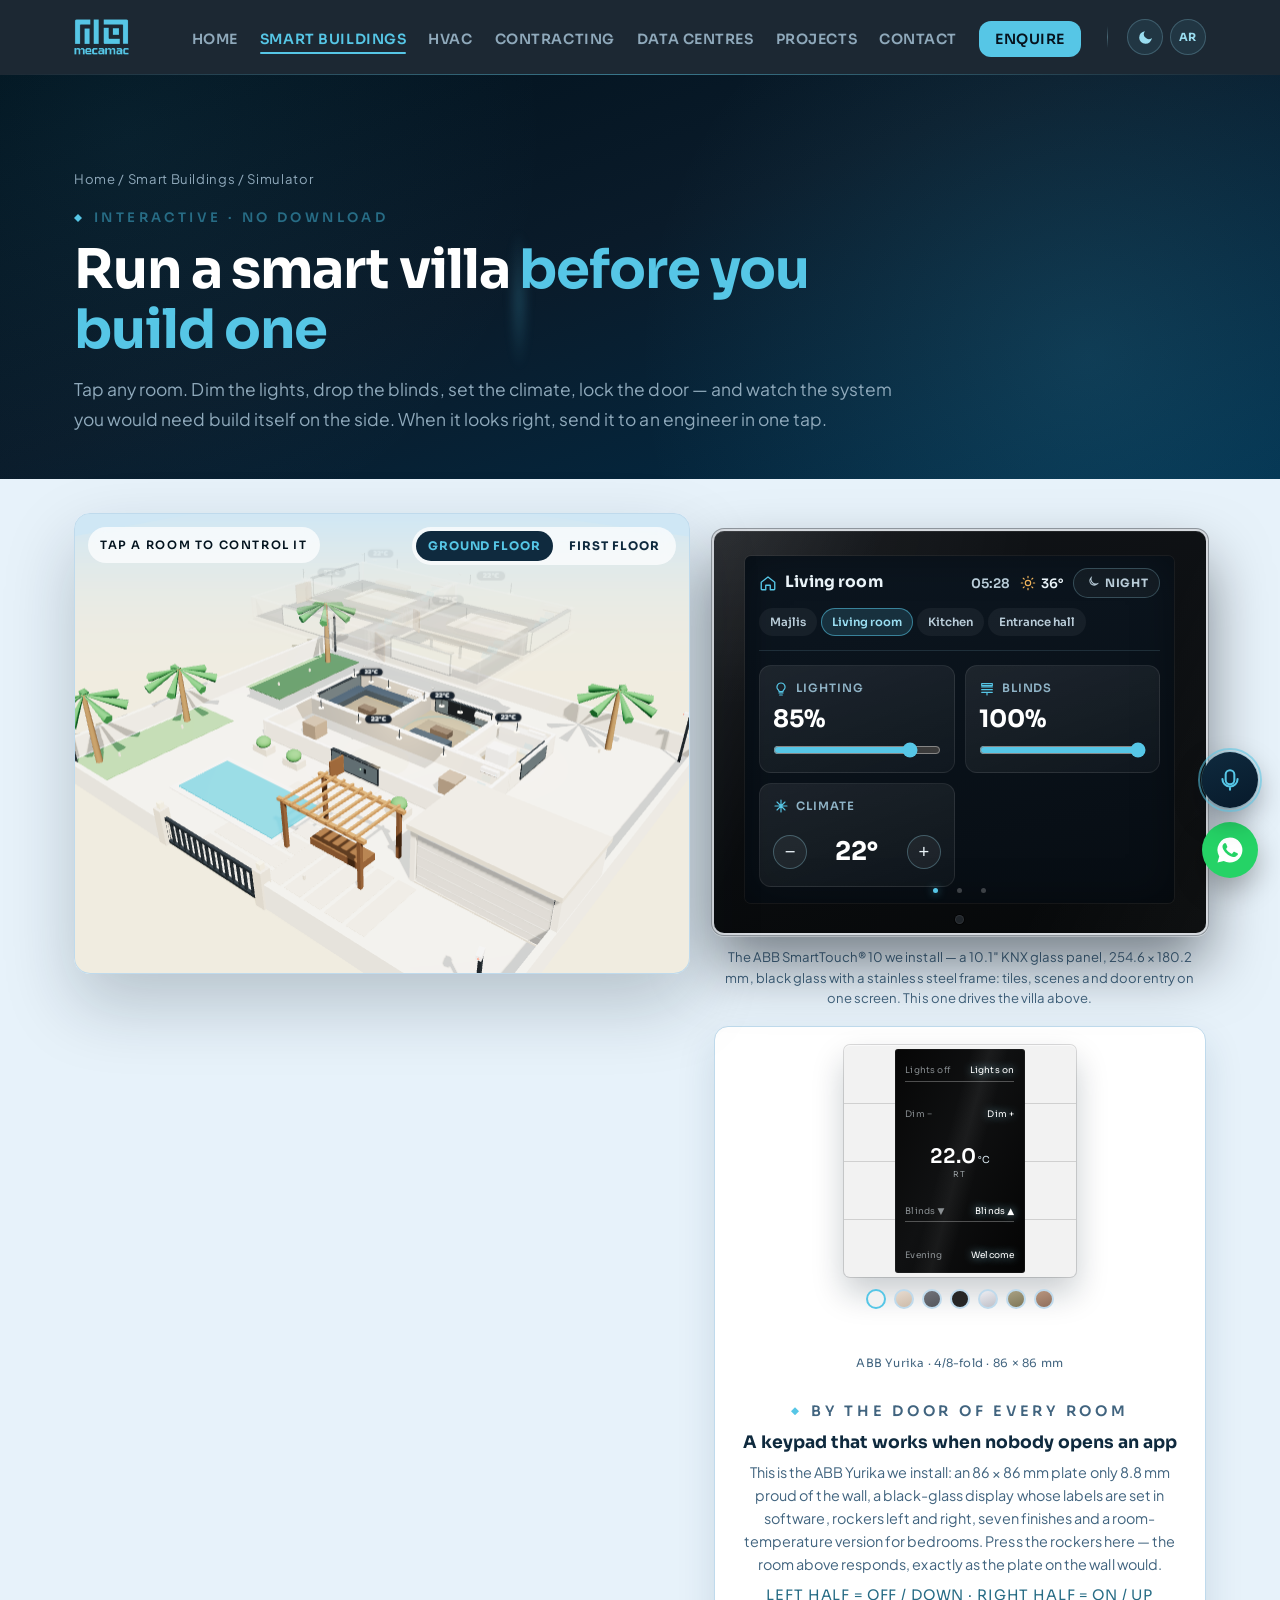
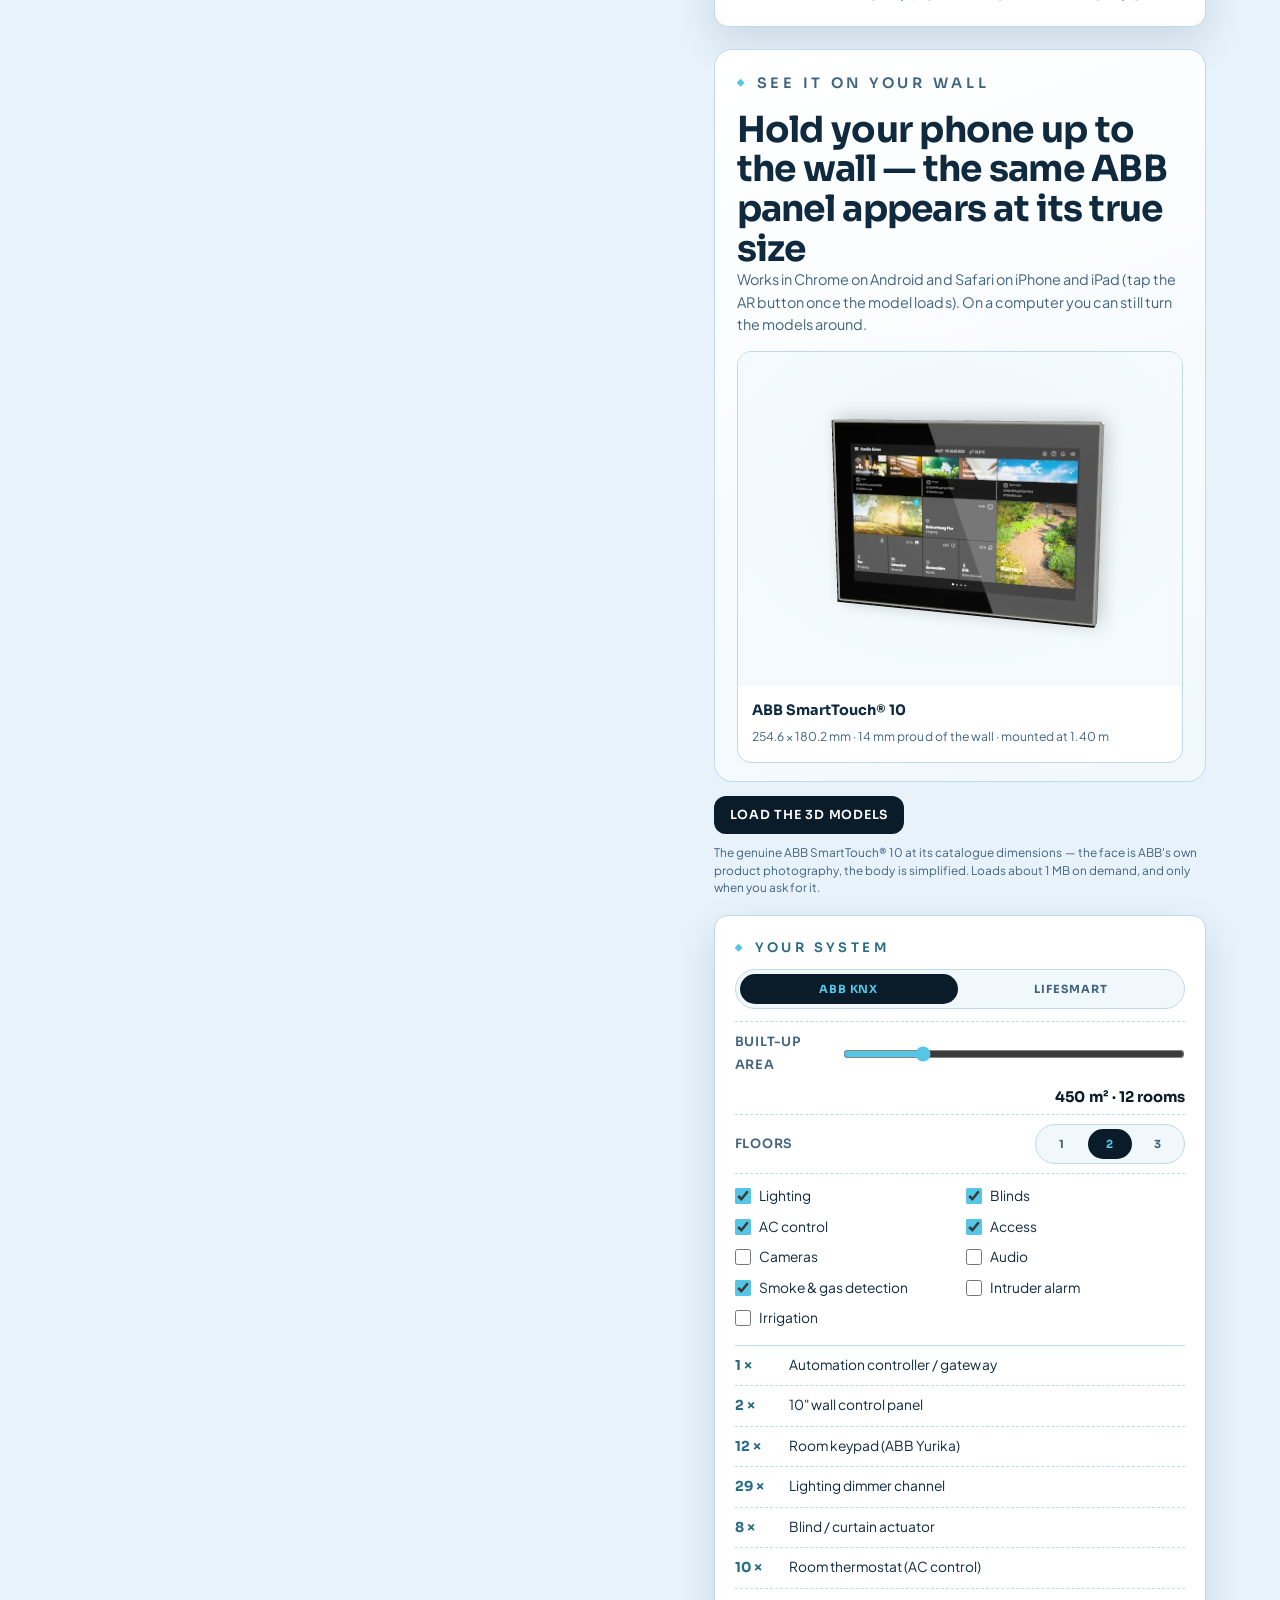
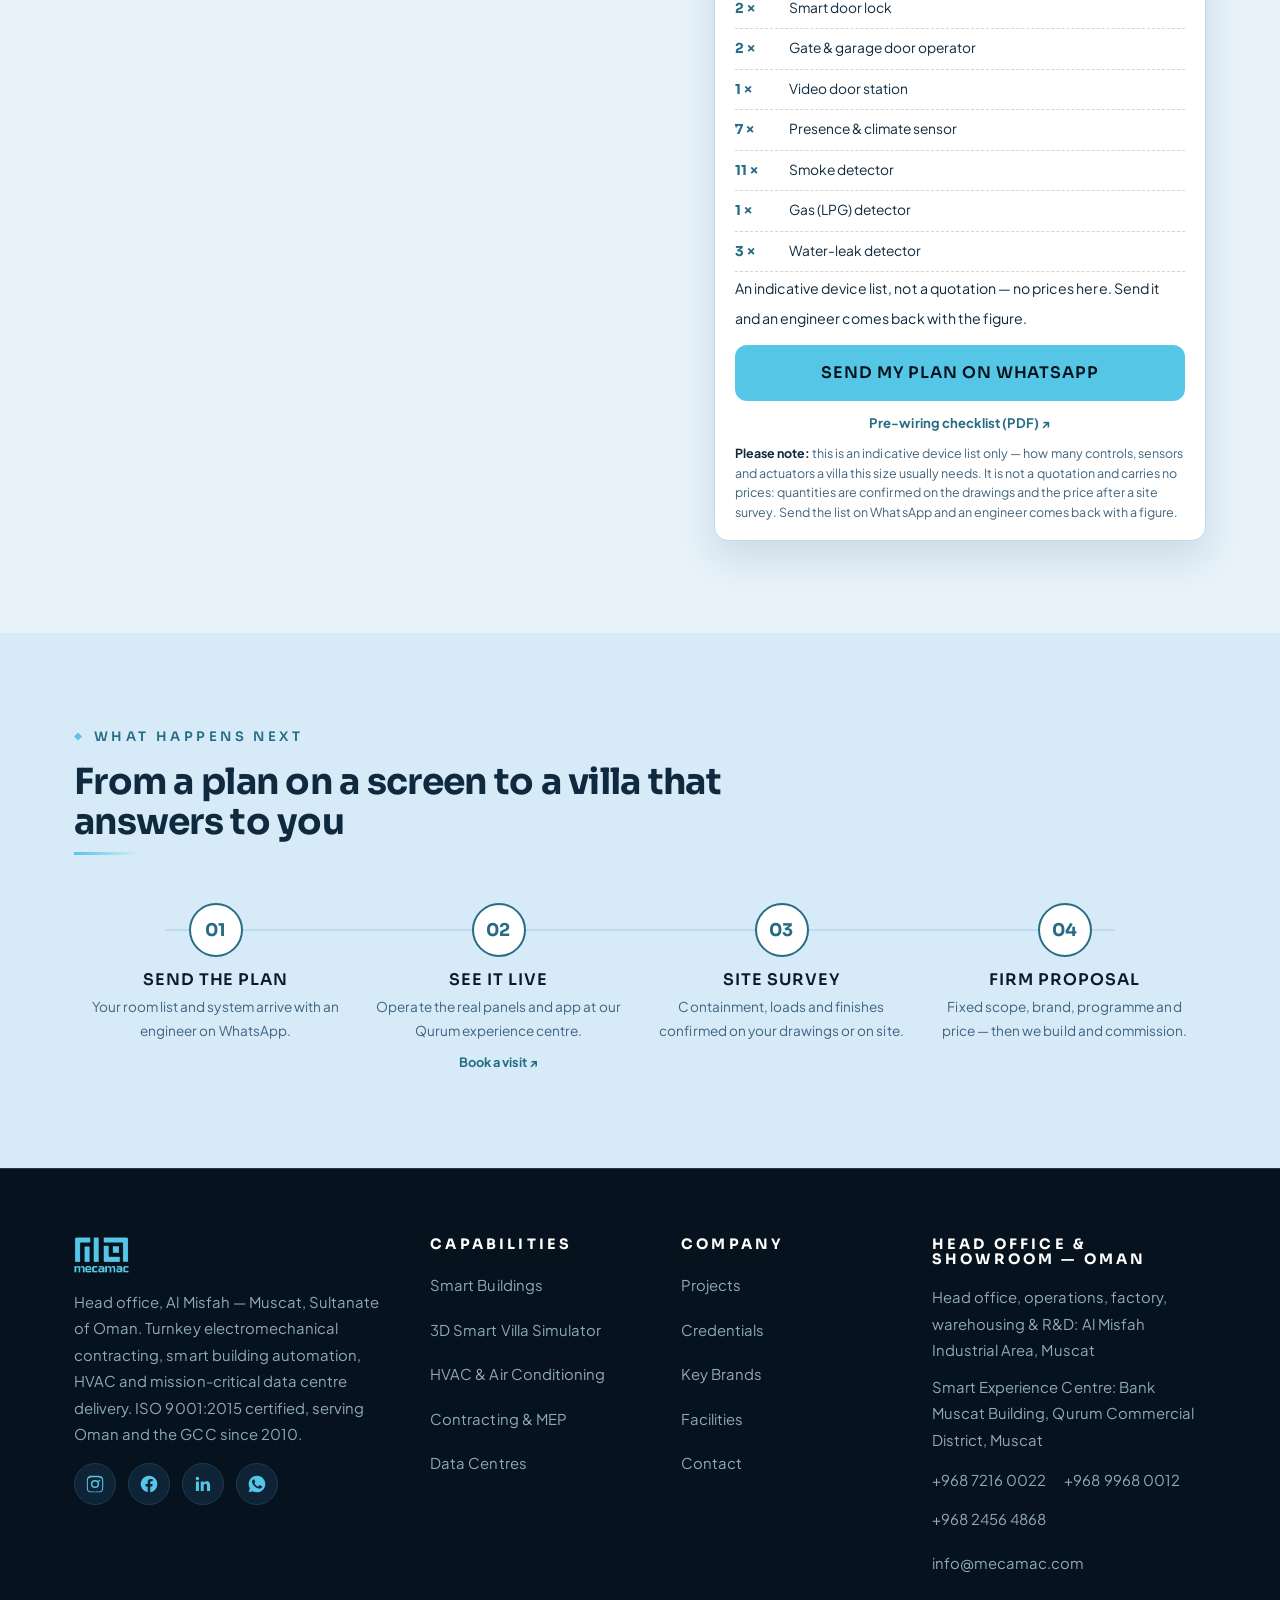
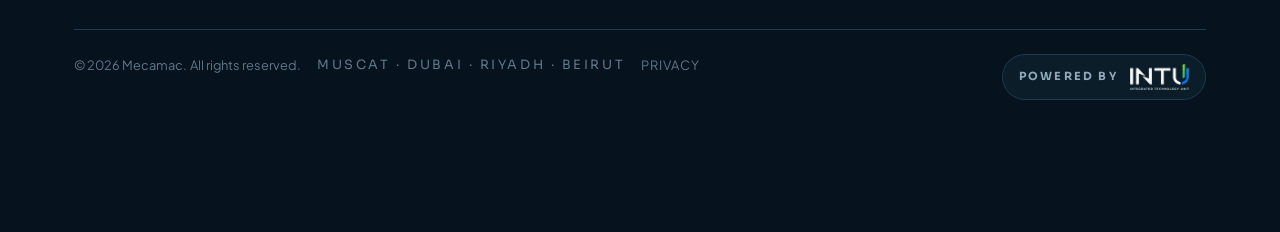
==== commit d1e3ed9e: "Villa simulator: fix overlapping text; contracting: new site photos - Wall panel header: room tabs o" ====
--- a/smart-villa/index.html
+++ b/smart-villa/index.html
@@ -233,7 +233,7 @@
 <p class="eyebrow" data-i18n="sv.034">What happens next</p>
 <h2 data-i18n="sv.035">From a plan on a screen to a villa that answers to you</h2>
 </div>
-<div class="steps reveal" style="grid-template-columns:repeat(4,1fr)">
+<div class="steps steps--4 reveal">
 <div class="step"><div class="dot">01</div><h3 data-i18n="sv.036">Send the plan</h3><p data-i18n="sv.037">Your room list and system arrive with an engineer on WhatsApp.</p></div>
 <div class="step"><div class="dot">02</div><h3 data-i18n="sv.038">See it live</h3><p data-i18n="sv.039">Operate the real panels and app at our Qurum experience centre.</p><a class="step-link" data-i18n="sv.063" href="../contact/index.html#visit">Book a visit ↗</a></div>
 <div class="step"><div class="dot">03</div><h3 data-i18n="sv.040">Site survey</h3><p data-i18n="sv.041">Containment, loads and finishes confirmed on your drawings or on site.</p></div>
--- a/assets/css/style.css
+++ b/assets/css/style.css
@@ -432,6 +432,7 @@
 
 /* ---------- Process steps ---------- */
 .steps{display:grid;grid-template-columns:repeat(5,1fr);gap:0;position:relative}
+.steps--4{grid-template-columns:repeat(4,1fr)} /* four-step variant — the phone/tablet rules below still collapse it */
 .steps::before{content:"";position:absolute;top:26px;left:8%;right:8%;height:2px;background:var(--line-dark)}
 .step{position:relative;text-align:center;padding:0 12px}
 .step .dot{
@@ -2616,7 +2617,9 @@
   content:"";position:absolute;left:50%;bottom:2.2%;width:9px;height:9px;margin-left:-4.5px;border-radius:50%;background:#1E2328;box-shadow:inset 0 0 0 1px rgba(255,255,255,.08),0 0 0 1px rgba(0,0,0,.6);pointer-events:none;
 }
 .wp-screen{position:relative;display:flex;flex-direction:column;border-radius:6px;padding:12px 14px 16px;background:linear-gradient(170deg,#0C1620 0%,#070D13 100%);box-shadow:0 0 0 1px rgba(255,255,255,.05),inset 0 0 40px rgba(0,0,0,.35)}
-@media (min-width:861px){ .wp-glass{aspect-ratio:254.6/180.2;display:flex;flex-direction:column} .wp-screen{flex:1;min-height:0} .wp-grid{flex:1;align-content:stretch} .wp-screen .wp-tile{min-height:0} .wp-scenes{margin-top:14px} }
+/* the real 254.6 × 180.2 proportion is the *preferred* shape; the panel is allowed to grow
+   taller when its tiles need the room (narrow column → 2 × 2 tiles), never to clip them */
+@media (min-width:861px){ .wp-glass{aspect-ratio:254.6/180.2;display:flex;flex-direction:column} .wp-screen{flex:1} .wp-grid{flex:1;align-content:stretch} .wp-screen .wp-tile{min-height:104px} .wp-scenes{margin-top:14px} }
 .wp-bar{display:flex;align-items:center;gap:14px;padding-bottom:12px;border-bottom:1px solid rgba(154,221,240,.14)}
 .wp-room{display:flex;align-items:center;gap:8px;flex:none;min-width:0;max-width:170px}
 .wp-room svg{width:18px;height:18px;fill:none;stroke:#56C6E6;stroke-width:1.8;stroke-linejoin:round}
@@ -2704,13 +2707,16 @@
 .wp-caption{margin-top:14px;font-size:.82rem;color:var(--text-soft);line-height:1.55;text-align:center}
 /* the old rail card for room controls is gone; keep the rail for the estimate only */
 /* (grid columns are set once, above, with the pinned layout) */
+/* the panel's top bar: room name + status on the first line, the room tabs on their own
+   line underneath — the panel sits in a narrow column at every width, so this is not a
+   phone-only rule any more (the tabs used to collapse into the title on desktop) */
+.wp-bar{flex-wrap:wrap;gap:8px 10px}
+.wp-room{min-width:0;order:1}
+.wp-status{order:2;margin-inline-start:auto}
+.wp-tabs{order:3;flex-basis:100%;padding:2px 0}
 @media (max-width:820px){
   .wp-glass{padding:14px 12px 18px;border-radius:8px}
   .wp-screen{padding:10px 10px 14px}
-  .wp-bar{flex-wrap:wrap;gap:8px}
-  .wp-room{min-width:0;order:1}
-  .wp-status{order:2;margin-inline-start:auto}
-  .wp-tabs{order:3;flex-basis:100%}
   .wp-grid{grid-template-columns:1fr 1fr;gap:8px}
   .wp-tile{min-height:104px}
   .wp-val{font-size:1.3rem}
@@ -2775,7 +2781,11 @@
 .kp-copy p{font-size:.9rem;color:var(--text-soft);line-height:1.6}
 .kp-hint{margin-top:8px;font-family:var(--ff-display);font-size:.72rem;letter-spacing:.06em;text-transform:uppercase;color:var(--cyan-dim)!important}
 html[dir="rtl"] .kp-hint{letter-spacing:0;text-transform:none;font-size:.82rem}
-@media (max-width:1400px){ .kp-row{grid-template-columns:1fr;justify-items:center;text-align:center} .kp-copy .eyebrow{justify-content:center} }
+/* the keypad card lives in the narrow control column beside the pinned villa at every
+   width, so it is always stacked — image above, copy below — never squeezed side by side */
+.kp-row{grid-template-columns:1fr;justify-items:center;text-align:center}
+.kp-copy .eyebrow{justify-content:center}
+.kp-copy{max-width:520px}
 
 /* ============================================================
    CONCIERGE — voice + text assistant
